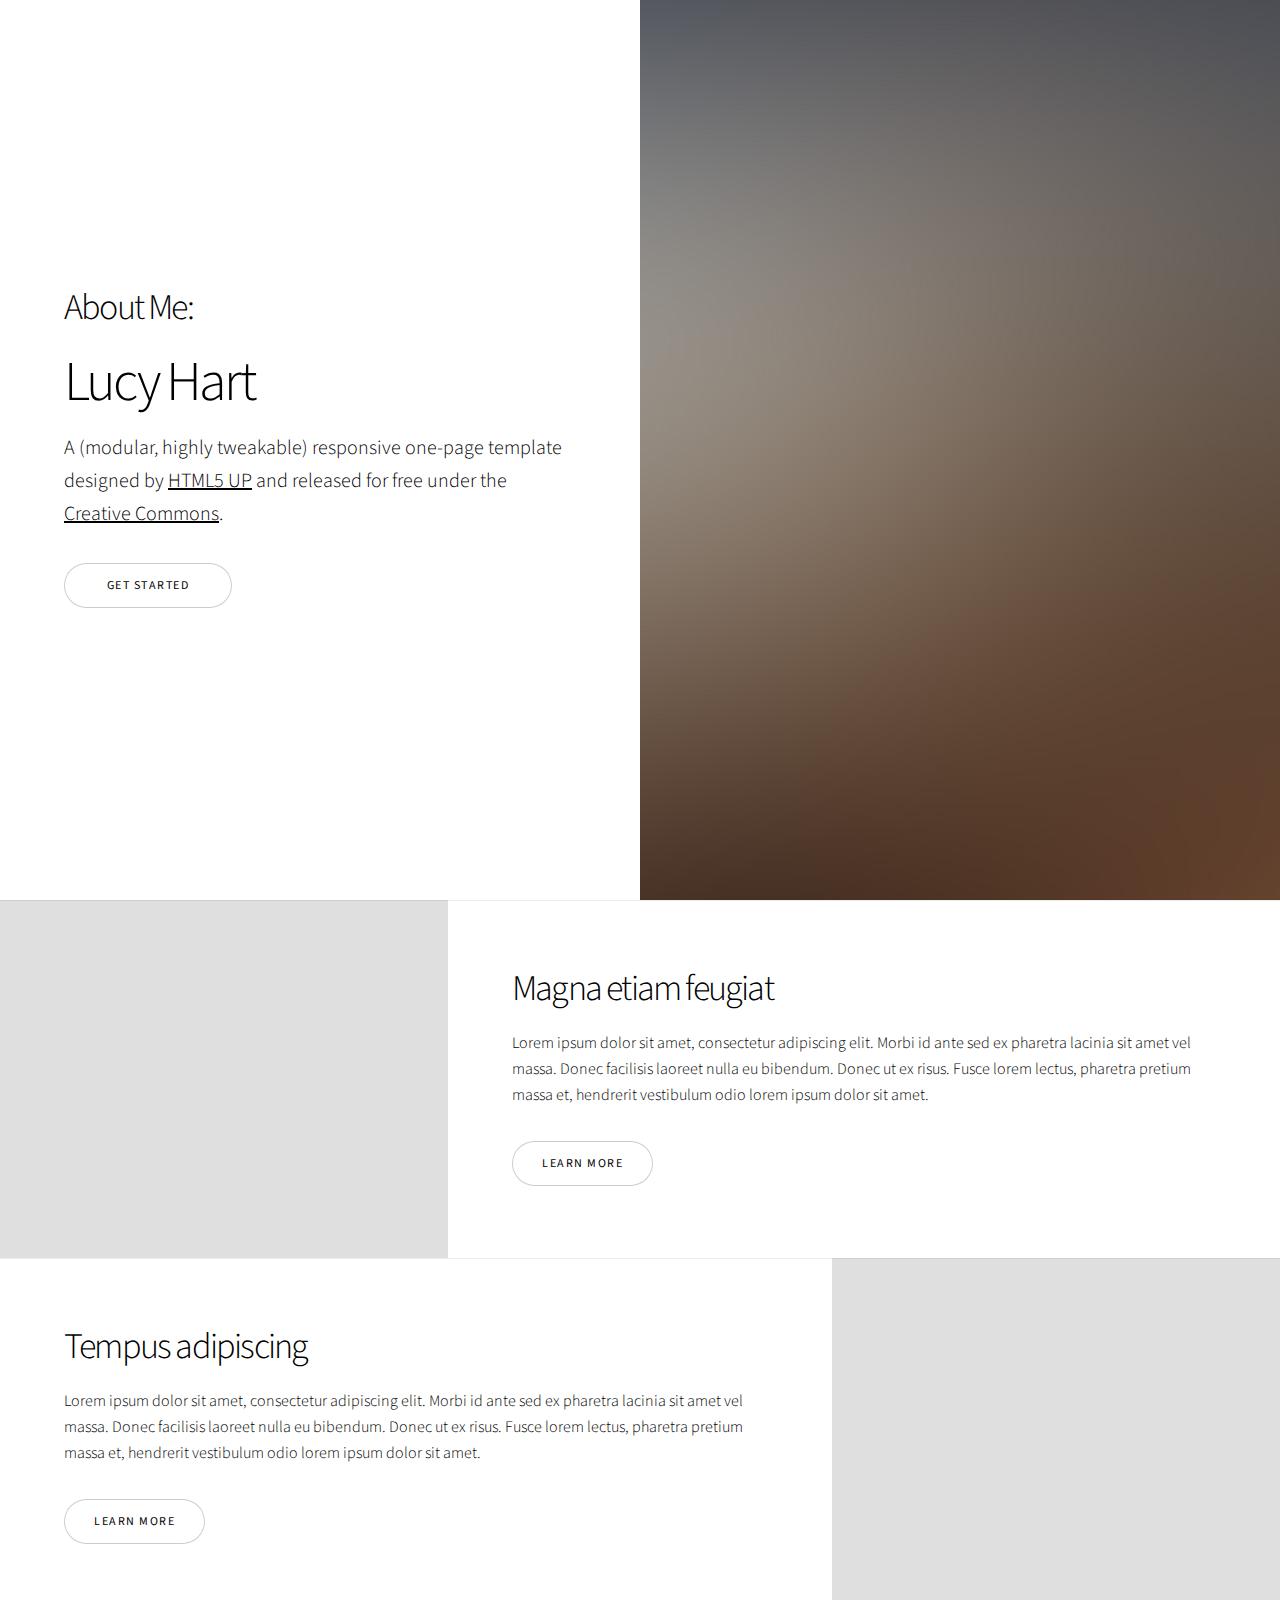
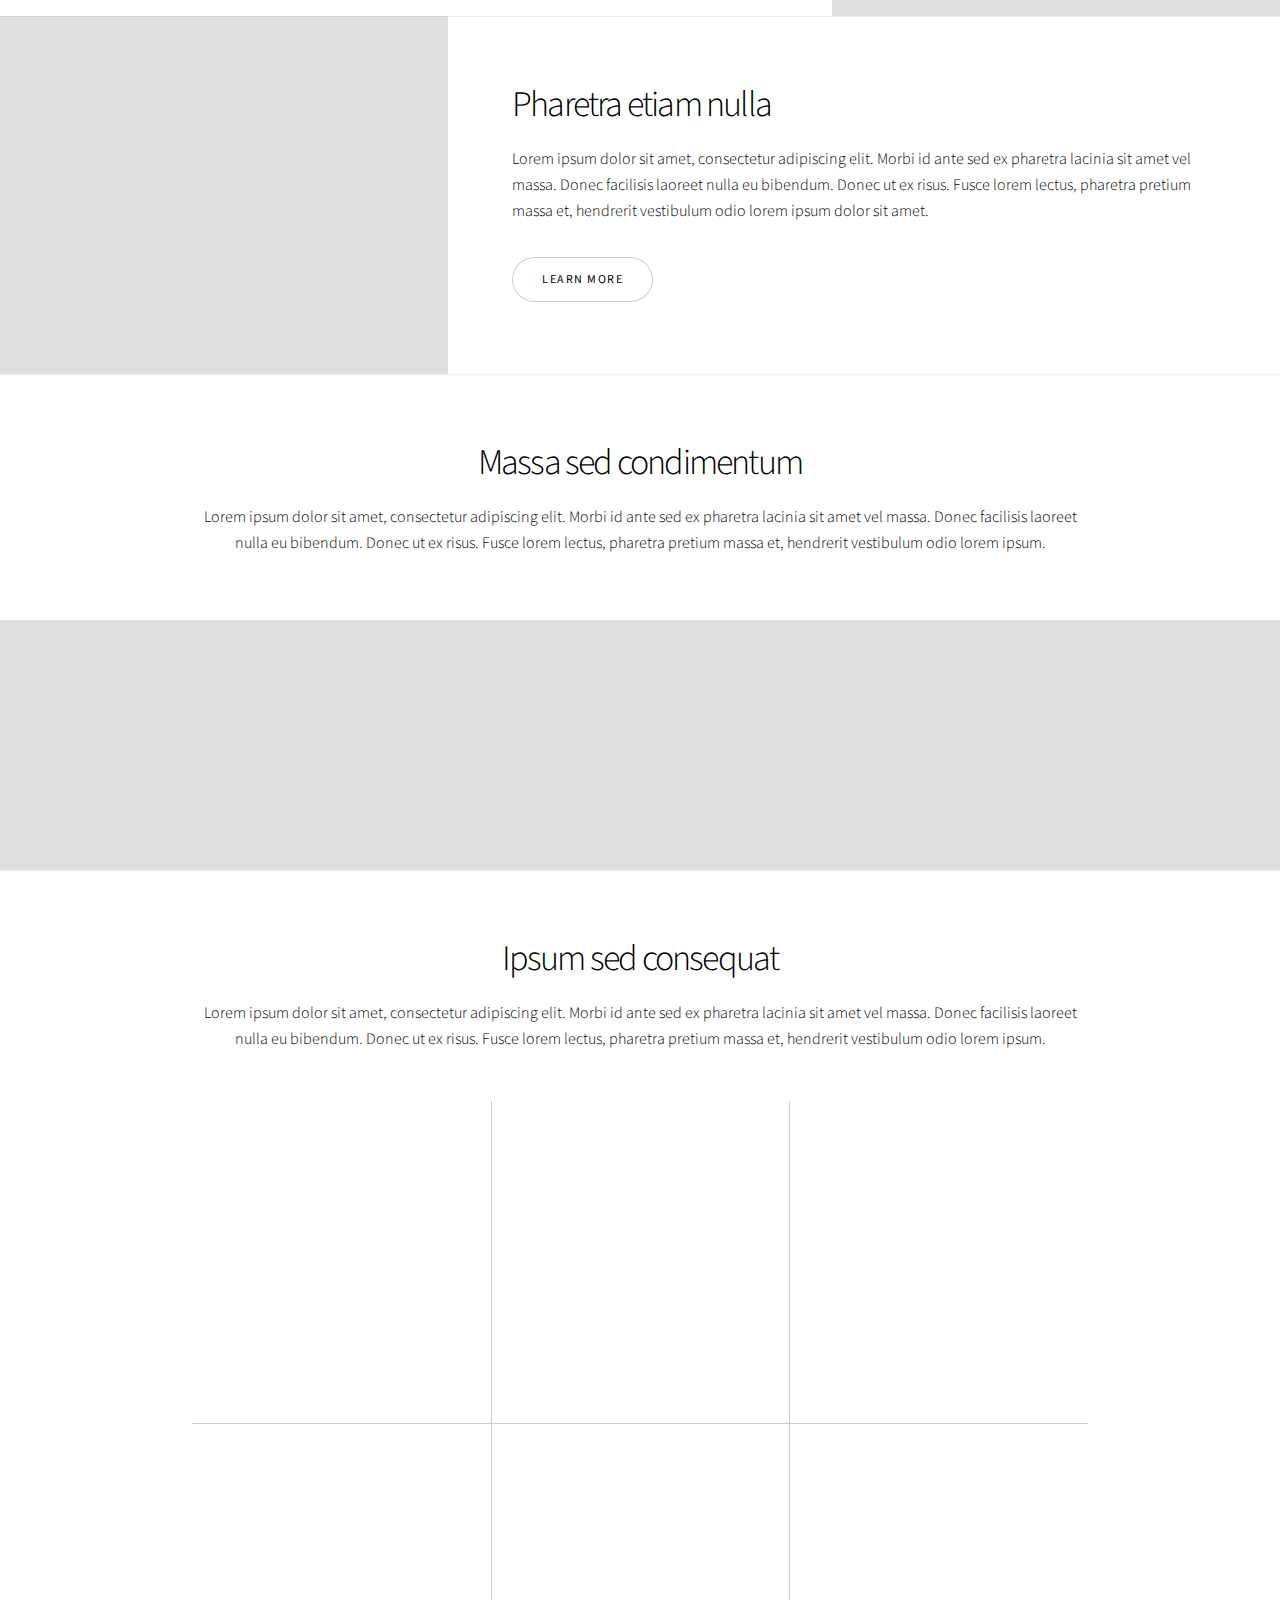
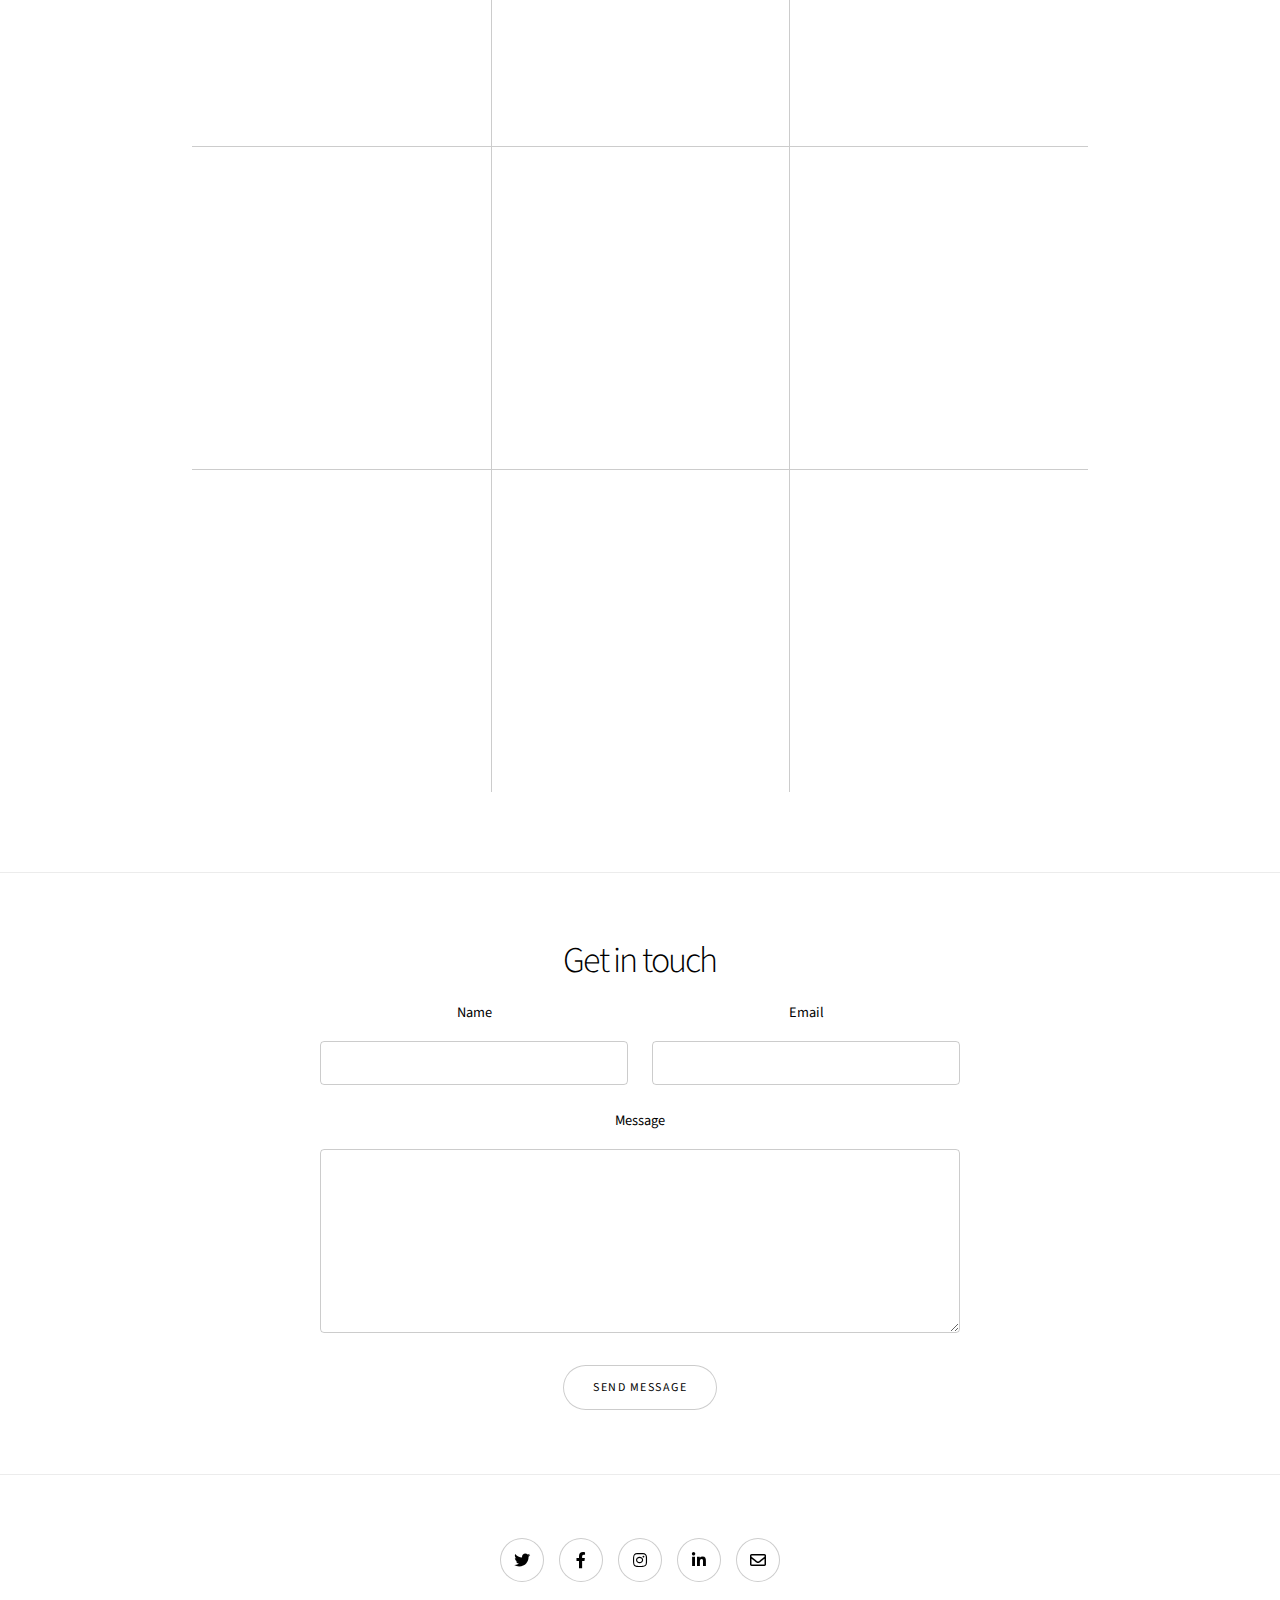
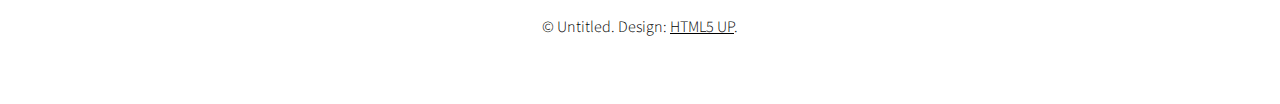
==== index.html @ 98707185 "see if name is added" ====
<!DOCTYPE HTML>
<!--
	Story by HTML5 UP
	html5up.net | @ajlkn
	Free for personal and commercial use under the CCA 3.0 license (html5up.net/license)
-->
<html>
	<head>
		<title>Story by HTML5 UP</title>
		<meta charset="utf-8" />
		<meta name="viewport" content="width=device-width, initial-scale=1, user-scalable=no" />
		<link rel="stylesheet" href="assets/css/main.css" />
		<noscript><link rel="stylesheet" href="assets/css/noscript.css" /></noscript>
	</head>
	<body class="is-preload">

		<!-- Wrapper -->
			<div id="wrapper" class="divided">

				<!-- One -->
					<section class="banner style1 orient-left content-align-left image-position-right fullscreen onload-image-fade-in onload-content-fade-right">
						<div class="content">
							<h2>About Me:</h2>
							<h1>Lucy Hart</h1>
							<p class="major">A (modular, highly tweakable) responsive one-page template designed by <a href="https://html5up.net">HTML5 UP</a> and released for free under the <a href="https://html5up.net/license">Creative Commons</a>.</p>
							<ul class="actions stacked">
								<li><a href="#first" class="button big wide smooth-scroll-middle">Get Started</a></li>
							</ul>
						</div>
						<div class="image">
							<img src="images/banner.jpg" alt="" />
						</div>
					</section>

				<!-- Two -->
					<section class="spotlight style1 orient-right content-align-left image-position-center onscroll-image-fade-in" id="first">
						<div class="content">
							<h2>Magna etiam feugiat</h2>
							<p>Lorem ipsum dolor sit amet, consectetur adipiscing elit. Morbi id ante sed ex pharetra lacinia sit amet vel massa. Donec facilisis laoreet nulla eu bibendum. Donec ut ex risus. Fusce lorem lectus, pharetra pretium massa et, hendrerit vestibulum odio lorem ipsum dolor sit amet.</p>
							<ul class="actions stacked">
								<li><a href="#" class="button">Learn More</a></li>
							</ul>
						</div>
						<div class="image">
							<img src="images/spotlight01.jpg" alt="" />
						</div>
					</section>

				<!-- Three -->
					<section class="spotlight style1 orient-left content-align-left image-position-center onscroll-image-fade-in">
						<div class="content">
							<h2>Tempus adipiscing</h2>
							<p>Lorem ipsum dolor sit amet, consectetur adipiscing elit. Morbi id ante sed ex pharetra lacinia sit amet vel massa. Donec facilisis laoreet nulla eu bibendum. Donec ut ex risus. Fusce lorem lectus, pharetra pretium massa et, hendrerit vestibulum odio lorem ipsum dolor sit amet.</p>
							<ul class="actions stacked">
								<li><a href="#" class="button">Learn More</a></li>
							</ul>
						</div>
						<div class="image">
							<img src="images/spotlight02.jpg" alt="" />
						</div>
					</section>

				<!-- Four -->
					<section class="spotlight style1 orient-right content-align-left image-position-center onscroll-image-fade-in">
						<div class="content">
							<h2>Pharetra etiam nulla</h2>
							<p>Lorem ipsum dolor sit amet, consectetur adipiscing elit. Morbi id ante sed ex pharetra lacinia sit amet vel massa. Donec facilisis laoreet nulla eu bibendum. Donec ut ex risus. Fusce lorem lectus, pharetra pretium massa et, hendrerit vestibulum odio lorem ipsum dolor sit amet.</p>
							<ul class="actions stacked">
								<li><a href="#" class="button">Learn More</a></li>
							</ul>
						</div>
						<div class="image">
							<img src="images/spotlight03.jpg" alt="" />
						</div>
					</section>

				<!-- Five -->
					<section class="wrapper style1 align-center">
						<div class="inner">
							<h2>Massa sed condimentum</h2>
							<p>Lorem ipsum dolor sit amet, consectetur adipiscing elit. Morbi id ante sed ex pharetra lacinia sit amet vel massa. Donec facilisis laoreet nulla eu bibendum. Donec ut ex risus. Fusce lorem lectus, pharetra pretium massa et, hendrerit vestibulum odio lorem ipsum.</p>
						</div>

						<!-- Gallery -->
							<div class="gallery style2 medium lightbox onscroll-fade-in">
								<article>
									<a href="images/gallery/fulls/01.jpg" class="image">
										<img src="images/gallery/thumbs/01.jpg" alt="" />
									</a>
									<div class="caption">
										<h3>Ipsum Dolor</h3>
										<p>Lorem ipsum dolor amet, consectetur magna etiam elit. Etiam sed ultrices.</p>
										<ul class="actions fixed">
											<li><span class="button small">Details</span></li>
										</ul>
									</div>
								</article>
								<article>
									<a href="images/gallery/fulls/02.jpg" class="image">
										<img src="images/gallery/thumbs/02.jpg" alt="" />
									</a>
									<div class="caption">
										<h3>Feugiat Lorem</h3>
										<p>Lorem ipsum dolor amet, consectetur magna etiam elit. Etiam sed ultrices.</p>
										<ul class="actions fixed">
											<li><span class="button small">Details</span></li>
										</ul>
									</div>
								</article>
								<article>
									<a href="images/gallery/fulls/03.jpg" class="image">
										<img src="images/gallery/thumbs/03.jpg" alt="" />
									</a>
									<div class="caption">
										<h3>Magna Amet</h3>
										<p>Lorem ipsum dolor amet, consectetur magna etiam elit. Etiam sed ultrices.</p>
										<ul class="actions fixed">
											<li><span class="button small">Details</span></li>
										</ul>
									</div>
								</article>
								<article>
									<a href="images/gallery/fulls/04.jpg" class="image">
										<img src="images/gallery/thumbs/04.jpg" alt="" />
									</a>
									<div class="caption">
										<h3>Sed Tempus</h3>
										<p>Lorem ipsum dolor amet, consectetur magna etiam elit. Etiam sed ultrices.</p>
										<ul class="actions fixed">
											<li><span class="button small">Details</span></li>
										</ul>
									</div>
								</article>
								<article>
									<a href="images/gallery/fulls/05.jpg" class="image">
										<img src="images/gallery/thumbs/05.jpg" alt="" />
									</a>
									<div class="caption">
										<h3>Ultrices Magna</h3>
										<p>Lorem ipsum dolor amet, consectetur magna etiam elit. Etiam sed ultrices.</p>
										<ul class="actions fixed">
											<li><span class="button small">Details</span></li>
										</ul>
									</div>
								</article>
								<article>
									<a href="images/gallery/fulls/06.jpg" class="image">
										<img src="images/gallery/thumbs/06.jpg" alt="" />
									</a>
									<div class="caption">
										<h3>Sed Tempus</h3>
										<p>Lorem ipsum dolor amet, consectetur magna etiam elit. Etiam sed ultrices.</p>
										<ul class="actions fixed">
											<li><span class="button small">Details</span></li>
										</ul>
									</div>
								</article>
								<article>
									<a href="images/gallery/fulls/07.jpg" class="image">
										<img src="images/gallery/thumbs/07.jpg" alt="" />
									</a>
									<div class="caption">
										<h3>Ipsum Lorem</h3>
										<p>Lorem ipsum dolor amet, consectetur magna etiam elit. Etiam sed ultrices.</p>
										<ul class="actions fixed">
											<li><span class="button small">Details</span></li>
										</ul>
									</div>
								</article>
								<article>
									<a href="images/gallery/fulls/08.jpg" class="image">
										<img src="images/gallery/thumbs/08.jpg" alt="" />
									</a>
									<div class="caption">
										<h3>Magna Risus</h3>
										<p>Lorem ipsum dolor amet, consectetur magna etiam elit. Etiam sed ultrices.</p>
										<ul class="actions fixed">
											<li><span class="button small">Details</span></li>
										</ul>
									</div>
								</article>
								<article>
									<a href="images/gallery/fulls/09.jpg" class="image">
										<img src="images/gallery/thumbs/09.jpg" alt="" />
									</a>
									<div class="caption">
										<h3>Tempus Dolor</h3>
										<p>Lorem ipsum dolor amet, consectetur magna etiam elit. Etiam sed ultrices.</p>
										<ul class="actions fixed">
											<li><span class="button small">Details</span></li>
										</ul>
									</div>
								</article>
								<article>
									<a href="images/gallery/fulls/10.jpg" class="image">
										<img src="images/gallery/thumbs/10.jpg" alt="" />
									</a>
									<div class="caption">
										<h3>Sed Etiam</h3>
										<p>Lorem ipsum dolor amet, consectetur magna etiam elit. Etiam sed ultrices.</p>
										<ul class="actions fixed">
											<li><span class="button small">Details</span></li>
										</ul>
									</div>
								</article>
								<article>
									<a href="images/gallery/fulls/11.jpg" class="image">
										<img src="images/gallery/thumbs/11.jpg" alt="" />
									</a>
									<div class="caption">
										<h3>Magna Lorem</h3>
										<p>Lorem ipsum dolor amet, consectetur magna etiam elit. Etiam sed ultrices.</p>
										<ul class="actions fixed">
											<li><span class="button small">Details</span></li>
										</ul>
									</div>
								</article>
								<article>
									<a href="images/gallery/fulls/12.jpg" class="image">
										<img src="images/gallery/thumbs/12.jpg" alt="" />
									</a>
									<div class="caption">
										<h3>Ipsum Dolor</h3>
										<p>Lorem ipsum dolor amet, consectetur magna etiam elit. Etiam sed ultrices.</p>
										<ul class="actions fixed">
											<li><span class="button small">Details</span></li>
										</ul>
									</div>
								</article>
							</div>

					</section>

				<!-- Six -->
					<section class="wrapper style1 align-center">
						<div class="inner">
							<h2>Ipsum sed consequat</h2>
							<p>Lorem ipsum dolor sit amet, consectetur adipiscing elit. Morbi id ante sed ex pharetra lacinia sit amet vel massa. Donec facilisis laoreet nulla eu bibendum. Donec ut ex risus. Fusce lorem lectus, pharetra pretium massa et, hendrerit vestibulum odio lorem ipsum.</p>
							<div class="items style1 medium onscroll-fade-in">
								<section>
									<span class="icon style2 major fa-gem"></span>
									<h3>Lorem</h3>
									<p>Lorem ipsum dolor sit amet, consectetur adipiscing elit. Morbi dui turpis, cursus eget orci amet aliquam congue semper. Etiam eget ultrices risus nec tempor elit.</p>
								</section>
								<section>
									<span class="icon solid style2 major fa-save"></span>
									<h3>Ipsum</h3>
									<p>Lorem ipsum dolor sit amet, consectetur adipiscing elit. Morbi dui turpis, cursus eget orci amet aliquam congue semper. Etiam eget ultrices risus nec tempor elit.</p>
								</section>
								<section>
									<span class="icon solid style2 major fa-chart-bar"></span>
									<h3>Dolor</h3>
									<p>Lorem ipsum dolor sit amet, consectetur adipiscing elit. Morbi dui turpis, cursus eget orci amet aliquam congue semper. Etiam eget ultrices risus nec tempor elit.</p>
								</section>
								<section>
									<span class="icon solid style2 major fa-wifi"></span>
									<h3>Amet</h3>
									<p>Lorem ipsum dolor sit amet, consectetur adipiscing elit. Morbi dui turpis, cursus eget orci amet aliquam congue semper. Etiam eget ultrices risus nec tempor elit.</p>
								</section>
								<section>
									<span class="icon solid style2 major fa-cog"></span>
									<h3>Magna</h3>
									<p>Lorem ipsum dolor sit amet, consectetur adipiscing elit. Morbi dui turpis, cursus eget orci amet aliquam congue semper. Etiam eget ultrices risus nec tempor elit.</p>
								</section>
								<section>
									<span class="icon style2 major fa-paper-plane"></span>
									<h3>Tempus</h3>
									<p>Lorem ipsum dolor sit amet, consectetur adipiscing elit. Morbi dui turpis, cursus eget orci amet aliquam congue semper. Etiam eget ultrices risus nec tempor elit.</p>
								</section>
								<section>
									<span class="icon solid style2 major fa-desktop"></span>
									<h3>Aliquam</h3>
									<p>Lorem ipsum dolor sit amet, consectetur adipiscing elit. Morbi dui turpis, cursus eget orci amet aliquam congue semper. Etiam eget ultrices risus nec tempor elit.</p>
								</section>
								<section>
									<span class="icon solid style2 major fa-sync-alt"></span>
									<h3>Elit</h3>
									<p>Lorem ipsum dolor sit amet, consectetur adipiscing elit. Morbi dui turpis, cursus eget orci amet aliquam congue semper. Etiam eget ultrices risus nec tempor elit.</p>
								</section>
								<section>
									<span class="icon solid style2 major fa-hashtag"></span>
									<h3>Morbi</h3>
									<p>Lorem ipsum dolor sit amet, consectetur adipiscing elit. Morbi dui turpis, cursus eget orci amet aliquam congue semper. Etiam eget ultrices risus nec tempor elit.</p>
								</section>
								<section>
									<span class="icon solid style2 major fa-bolt"></span>
									<h3>Turpis</h3>
									<p>Lorem ipsum dolor sit amet, consectetur adipiscing elit. Morbi dui turpis, cursus eget orci amet aliquam congue semper. Etiam eget ultrices risus nec tempor elit.</p>
								</section>
								<section>
									<span class="icon solid style2 major fa-envelope"></span>
									<h3>Ultrices</h3>
									<p>Lorem ipsum dolor sit amet, consectetur adipiscing elit. Morbi dui turpis, cursus eget orci amet aliquam congue semper. Etiam eget ultrices risus nec tempor elit.</p>
								</section>
								<section>
									<span class="icon solid style2 major fa-leaf"></span>
									<h3>Risus</h3>
									<p>Lorem ipsum dolor sit amet, consectetur adipiscing elit. Morbi dui turpis, cursus eget orci amet aliquam congue semper. Etiam eget ultrices risus nec tempor elit.</p>
								</section>
							</div>
						</div>
					</section>

				<!-- Seven -->
					<section class="wrapper style1 align-center">
						<div class="inner medium">
							<h2>Get in touch</h2>
							<form method="post" action="#">
								<div class="fields">
									<div class="field half">
										<label for="name">Name</label>
										<input type="text" name="name" id="name" value="" />
									</div>
									<div class="field half">
										<label for="email">Email</label>
										<input type="email" name="email" id="email" value="" />
									</div>
									<div class="field">
										<label for="message">Message</label>
										<textarea name="message" id="message" rows="6"></textarea>
									</div>
								</div>
								<ul class="actions special">
									<li><input type="submit" name="submit" id="submit" value="Send Message" /></li>
								</ul>
							</form>

						</div>
					</section>

				<!-- Footer -->
					<footer class="wrapper style1 align-center">
						<div class="inner">
							<ul class="icons">
								<li><a href="#" class="icon brands style2 fa-twitter"><span class="label">Twitter</span></a></li>
								<li><a href="#" class="icon brands style2 fa-facebook-f"><span class="label">Facebook</span></a></li>
								<li><a href="#" class="icon brands style2 fa-instagram"><span class="label">Instagram</span></a></li>
								<li><a href="#" class="icon brands style2 fa-linkedin-in"><span class="label">LinkedIn</span></a></li>
								<li><a href="#" class="icon style2 fa-envelope"><span class="label">Email</span></a></li>
							</ul>
							<p>&copy; Untitled. Design: <a href="https://html5up.net">HTML5 UP</a>.</p>
						</div>
					</footer>

			</div>

		<!-- Scripts -->
			<script src="assets/js/jquery.min.js"></script>
			<script src="assets/js/jquery.scrollex.min.js"></script>
			<script src="assets/js/jquery.scrolly.min.js"></script>
			<script src="assets/js/browser.min.js"></script>
			<script src="assets/js/breakpoints.min.js"></script>
			<script src="assets/js/util.js"></script>
			<script src="assets/js/main.js"></script>

	</body>
</html>
---- assets/css/main.css ----
@import url(fontawesome-all.min.css);
@import url("https://fonts.googleapis.com/css?family=Source+Sans+Pro:300,300i,400,400i");

/*
	Story by HTML5 UP
	html5up.net | @ajlkn
	Free for personal and commercial use under the CCA 3.0 license (html5up.net/license)
*/

html, body, div, span, applet, object,
iframe, h1, h2, h3, h4, h5, h6, p, blockquote,
pre, a, abbr, acronym, address, big, cite,
code, del, dfn, em, img, ins, kbd, q, s, samp,
small, strike, strong, sub, sup, tt, var, b,
u, i, center, dl, dt, dd, ol, ul, li, fieldset,
form, label, legend, table, caption, tbody,
tfoot, thead, tr, th, td, article, aside,
canvas, details, embed, figure, figcaption,
footer, header, hgroup, menu, nav, output, ruby,
section, summary, time, mark, audio, video {
	margin: 0;
	padding: 0;
	border: 0;
	font-size: 100%;
	font: inherit;
	vertical-align: baseline;}

article, aside, details, figcaption, figure,
footer, header, hgroup, menu, nav, section {
	display: block;}

body {
	line-height: 1;
}

ol, ul {
	list-style: none;
}

blockquote, q {
	quotes: none;
}

	blockquote:before, blockquote:after, q:before, q:after {
		content: '';
		content: none;
	}

table {
	border-collapse: collapse;
	border-spacing: 0;
}

body {
	-webkit-text-size-adjust: none;
}

mark {
	background-color: transparent;
	color: inherit;
}

input::-moz-focus-inner {
	border: 0;
	padding: 0;
}

input, select, textarea {
	-moz-appearance: none;
	-webkit-appearance: none;
	-ms-appearance: none;
	appearance: none;
}

/* Basic */

	@-ms-viewport {
		width: device-width;
	}

	body {
		-ms-overflow-style: scrollbar;
	}

	@media screen and (max-width: 480px) {

		html, body {
			min-width: 320px;
		}

	}

	html {
		box-sizing: border-box;
	}

	*, *:before, *:after {
		box-sizing: inherit;
	}

	body {
		background: #ffffff;
	}

		body.is-preload *, body.is-preload *:before, body.is-preload *:after {
			-moz-animation: none !important;
			-webkit-animation: none !important;
			-ms-animation: none !important;
			animation: none !important;
			-moz-transition: none !important;
			-webkit-transition: none !important;
			-ms-transition: none !important;
			transition: none !important;
		}

/* Type */

	html {
		font-size: 18pt;
	}

		@media screen and (max-width: 1680px) {

			html {
				font-size: 14pt;
			}

		}

		@media screen and (max-width: 1280px) {

			html {
				font-size: 12pt;
			}

		}

		@media screen and (max-width: 736px) {

			html {
				font-size: 11pt;
			}

		}

		@media screen and (max-width: 360px) {

			html {
				font-size: 10pt;
			}

		}

	body {
		background-color: #ffffff;
		color: #000000;
	}

	body, input, select, textarea {
		font-family: "Source Sans Pro", Helvetica, sans-serif;
		font-size: 1rem;
		font-weight: 300;
		line-height: 1.65;
	}

	a {
		-moz-transition: color 0.2s ease-in-out;
		-webkit-transition: color 0.2s ease-in-out;
		-ms-transition: color 0.2s ease-in-out;
		transition: color 0.2s ease-in-out;
		text-decoration: underline;
	}

		a:hover {
			text-decoration: none;
		}

	strong, b {
		font-weight: 400;
	}

	em, i {
		font-style: italic;
	}

	p {
		margin: 0 0 2rem 0;
	}

		p.major {
			font-size: 1.25rem;
		}

	h1, h2, h3, h4, h5, h6 {
		font-weight: 300;
		line-height: 1.375;
		letter-spacing: -0.05em;
		margin: 0 0 1rem 0;
	}

		h1 a, h2 a, h3 a, h4 a, h5 a, h6 a {
			color: inherit;
			text-decoration: none;
		}

	h1 {
		font-size: 3.5rem;
		line-height: 1.2;
	}

	h2 {
		font-size: 2.25rem;
	}

	h3 {
		font-size: 1.5rem;
	}

	h4 {
		font-size: 1.1rem;
	}

	h5 {
		font-size: 0.9rem;
	}

	h6 {
		font-size: 0.7rem;
	}

	sub {
		font-size: 0.8rem;
		position: relative;
		top: 0.5rem;
	}

	sup {
		font-size: 0.8rem;
		position: relative;
		top: -0.5rem;
	}

	blockquote {
		border-left: solid 4px;
		font-style: italic;
		margin: 0 0 2rem 0;
		padding: 0.5rem 0 0.5rem 2rem;
	}

	code {
		border-radius: 4px;
		font-family: "Courier New", monospace;
		font-size: 0.9em;
		margin: 0 0.25rem;
		padding: 0.25rem 0.325rem;
	}

	pre {
		-webkit-overflow-scrolling: touch;
		font-family: "Courier New", monospace;
		font-size: 0.9em;
		margin: 0 0 2rem 0;
	}

		pre code {
			display: block;
			line-height: 1.5;
			padding: 0.75rem 1rem;
			overflow-x: auto;
		}

	hr {
		border: 0;
		border-bottom: solid 1px;
		margin: 2.5rem 0;
	}

		hr.major {
			margin: 3.5rem 0;
		}

	.align-left {
		text-align: left;
	}

	.align-center {
		text-align: center;
	}

	.align-right {
		text-align: right;
	}

	@media screen and (max-width: 736px) {

		p.major {
			font-size: 1.1rem;
		}

		h1 {
			font-size: 2.5rem;
		}

		h2 {
			font-size: 2rem;
		}

		h3 {
			font-size: 1.25rem;
		}

		h4 {
			font-size: 1rem;
		}

	}

	input, select, textarea {
		color: #000000;
	}

	a {
		color: #000000;
	}

		a:hover {
			color: #47D3E5;
		}

	strong, b {
		color: #000000;
	}

	h1, h2, h3, h4, h5, h6 {
		color: #000000;
	}

	blockquote {
		border-left-color: rgba(0, 0, 0, 0.2);
	}

	code {
		background: rgba(0, 0, 0, 0.05);
		border-color: rgba(0, 0, 0, 0.2);
	}

	hr {
		border-bottom-color: rgba(0, 0, 0, 0.2);
	}

/* Row */

	.row {
		display: flex;
		flex-wrap: wrap;
		box-sizing: border-box;
		align-items: stretch;
	}

		.row > * {
			box-sizing: border-box;
		}

		.row.gtr-uniform > * > :last-child {
			margin-bottom: 0;
		}

		.row.aln-left {
			justify-content: flex-start;
		}

		.row.aln-center {
			justify-content: center;
		}

		.row.aln-right {
			justify-content: flex-end;
		}

		.row.aln-top {
			align-items: flex-start;
		}

		.row.aln-middle {
			align-items: center;
		}

		.row.aln-bottom {
			align-items: flex-end;
		}

		.row > .imp {
			order: -1;
		}

		.row > .col-1 {
			width: 8.33333%;
		}

		.row > .off-1 {
			margin-left: 8.33333%;
		}

		.row > .col-2 {
			width: 16.66667%;
		}

		.row > .off-2 {
			margin-left: 16.66667%;
		}

		.row > .col-3 {
			width: 25%;
		}

		.row > .off-3 {
			margin-left: 25%;
		}

		.row > .col-4 {
			width: 33.33333%;
		}

		.row > .off-4 {
			margin-left: 33.33333%;
		}

		.row > .col-5 {
			width: 41.66667%;
		}

		.row > .off-5 {
			margin-left: 41.66667%;
		}

		.row > .col-6 {
			width: 50%;
		}

		.row > .off-6 {
			margin-left: 50%;
		}

		.row > .col-7 {
			width: 58.33333%;
		}

		.row > .off-7 {
			margin-left: 58.33333%;
		}

		.row > .col-8 {
			width: 66.66667%;
		}

		.row > .off-8 {
			margin-left: 66.66667%;
		}

		.row > .col-9 {
			width: 75%;
		}

		.row > .off-9 {
			margin-left: 75%;
		}

		.row > .col-10 {
			width: 83.33333%;
		}

		.row > .off-10 {
			margin-left: 83.33333%;
		}

		.row > .col-11 {
			width: 91.66667%;
		}

		.row > .off-11 {
			margin-left: 91.66667%;
		}

		.row > .col-12 {
			width: 100%;
		}

		.row > .off-12 {
			margin-left: 100%;
		}

		.row.gtr-0 {
			margin-top: 0;
			margin-left: 0rem;
		}

			.row.gtr-0 > * {
				padding: 0 0 0 0rem;
			}

			.row.gtr-0.gtr-uniform {
				margin-top: 0rem;
			}

				.row.gtr-0.gtr-uniform > * {
					padding-top: 0rem;
				}

		.row.gtr-25 {
			margin-top: 0;
			margin-left: -0.5rem;
		}

			.row.gtr-25 > * {
				padding: 0 0 0 0.5rem;
			}

			.row.gtr-25.gtr-uniform {
				margin-top: -0.5rem;
			}

				.row.gtr-25.gtr-uniform > * {
					padding-top: 0.5rem;
				}

		.row.gtr-50 {
			margin-top: 0;
			margin-left: -1rem;
		}

			.row.gtr-50 > * {
				padding: 0 0 0 1rem;
			}

			.row.gtr-50.gtr-uniform {
				margin-top: -1rem;
			}

				.row.gtr-50.gtr-uniform > * {
					padding-top: 1rem;
				}

		.row {
			margin-top: 0;
			margin-left: -2rem;
		}

			.row > * {
				padding: 0 0 0 2rem;
			}

			.row.gtr-uniform {
				margin-top: -2rem;
			}

				.row.gtr-uniform > * {
					padding-top: 2rem;
				}

		.row.gtr-150 {
			margin-top: 0;
			margin-left: -3rem;
		}

			.row.gtr-150 > * {
				padding: 0 0 0 3rem;
			}

			.row.gtr-150.gtr-uniform {
				margin-top: -3rem;
			}

				.row.gtr-150.gtr-uniform > * {
					padding-top: 3rem;
				}

		.row.gtr-200 {
			margin-top: 0;
			margin-left: -4rem;
		}

			.row.gtr-200 > * {
				padding: 0 0 0 4rem;
			}

			.row.gtr-200.gtr-uniform {
				margin-top: -4rem;
			}

				.row.gtr-200.gtr-uniform > * {
					padding-top: 4rem;
				}

		@media screen and (max-width: 1680px) {

			.row {
				display: flex;
				flex-wrap: wrap;
				box-sizing: border-box;
				align-items: stretch;
			}

				.row > * {
					box-sizing: border-box;
				}

				.row.gtr-uniform > * > :last-child {
					margin-bottom: 0;
				}

				.row.aln-left {
					justify-content: flex-start;
				}

				.row.aln-center {
					justify-content: center;
				}

				.row.aln-right {
					justify-content: flex-end;
				}

				.row.aln-top {
					align-items: flex-start;
				}

				.row.aln-middle {
					align-items: center;
				}

				.row.aln-bottom {
					align-items: flex-end;
				}

				.row > .imp-xlarge {
					order: -1;
				}

				.row > .col-1-xlarge {
					width: 8.33333%;
				}

				.row > .off-1-xlarge {
					margin-left: 8.33333%;
				}

				.row > .col-2-xlarge {
					width: 16.66667%;
				}

				.row > .off-2-xlarge {
					margin-left: 16.66667%;
				}

				.row > .col-3-xlarge {
					width: 25%;
				}

				.row > .off-3-xlarge {
					margin-left: 25%;
				}

				.row > .col-4-xlarge {
					width: 33.33333%;
				}

				.row > .off-4-xlarge {
					margin-left: 33.33333%;
				}

				.row > .col-5-xlarge {
					width: 41.66667%;
				}

				.row > .off-5-xlarge {
					margin-left: 41.66667%;
				}

				.row > .col-6-xlarge {
					width: 50%;
				}

				.row > .off-6-xlarge {
					margin-left: 50%;
				}

				.row > .col-7-xlarge {
					width: 58.33333%;
				}

				.row > .off-7-xlarge {
					margin-left: 58.33333%;
				}

				.row > .col-8-xlarge {
					width: 66.66667%;
				}

				.row > .off-8-xlarge {
					margin-left: 66.66667%;
				}

				.row > .col-9-xlarge {
					width: 75%;
				}

				.row > .off-9-xlarge {
					margin-left: 75%;
				}

				.row > .col-10-xlarge {
					width: 83.33333%;
				}

				.row > .off-10-xlarge {
					margin-left: 83.33333%;
				}

				.row > .col-11-xlarge {
					width: 91.66667%;
				}

				.row > .off-11-xlarge {
					margin-left: 91.66667%;
				}

				.row > .col-12-xlarge {
					width: 100%;
				}

				.row > .off-12-xlarge {
					margin-left: 100%;
				}

				.row.gtr-0 {
					margin-top: 0;
					margin-left: 0rem;
				}

					.row.gtr-0 > * {
						padding: 0 0 0 0rem;
					}

					.row.gtr-0.gtr-uniform {
						margin-top: 0rem;
					}

						.row.gtr-0.gtr-uniform > * {
							padding-top: 0rem;
						}

				.row.gtr-25 {
					margin-top: 0;
					margin-left: -0.5rem;
				}

					.row.gtr-25 > * {
						padding: 0 0 0 0.5rem;
					}

					.row.gtr-25.gtr-uniform {
						margin-top: -0.5rem;
					}

						.row.gtr-25.gtr-uniform > * {
							padding-top: 0.5rem;
						}

				.row.gtr-50 {
					margin-top: 0;
					margin-left: -1rem;
				}

					.row.gtr-50 > * {
						padding: 0 0 0 1rem;
					}

					.row.gtr-50.gtr-uniform {
						margin-top: -1rem;
					}

						.row.gtr-50.gtr-uniform > * {
							padding-top: 1rem;
						}

				.row {
					margin-top: 0;
					margin-left: -2rem;
				}

					.row > * {
						padding: 0 0 0 2rem;
					}

					.row.gtr-uniform {
						margin-top: -2rem;
					}

						.row.gtr-uniform > * {
							padding-top: 2rem;
						}

				.row.gtr-150 {
					margin-top: 0;
					margin-left: -3rem;
				}

					.row.gtr-150 > * {
						padding: 0 0 0 3rem;
					}

					.row.gtr-150.gtr-uniform {
						margin-top: -3rem;
					}

						.row.gtr-150.gtr-uniform > * {
							padding-top: 3rem;
						}

				.row.gtr-200 {
					margin-top: 0;
					margin-left: -4rem;
				}

					.row.gtr-200 > * {
						padding: 0 0 0 4rem;
					}

					.row.gtr-200.gtr-uniform {
						margin-top: -4rem;
					}

						.row.gtr-200.gtr-uniform > * {
							padding-top: 4rem;
						}

		}

		@media screen and (max-width: 1280px) {

			.row {
				display: flex;
				flex-wrap: wrap;
				box-sizing: border-box;
				align-items: stretch;
			}

				.row > * {
					box-sizing: border-box;
				}

				.row.gtr-uniform > * > :last-child {
					margin-bottom: 0;
				}

				.row.aln-left {
					justify-content: flex-start;
				}

				.row.aln-center {
					justify-content: center;
				}

				.row.aln-right {
					justify-content: flex-end;
				}

				.row.aln-top {
					align-items: flex-start;
				}

				.row.aln-middle {
					align-items: center;
				}

				.row.aln-bottom {
					align-items: flex-end;
				}

				.row > .imp-large {
					order: -1;
				}

				.row > .col-1-large {
					width: 8.33333%;
				}

				.row > .off-1-large {
					margin-left: 8.33333%;
				}

				.row > .col-2-large {
					width: 16.66667%;
				}

				.row > .off-2-large {
					margin-left: 16.66667%;
				}

				.row > .col-3-large {
					width: 25%;
				}

				.row > .off-3-large {
					margin-left: 25%;
				}

				.row > .col-4-large {
					width: 33.33333%;
				}

				.row > .off-4-large {
					margin-left: 33.33333%;
				}

				.row > .col-5-large {
					width: 41.66667%;
				}

				.row > .off-5-large {
					margin-left: 41.66667%;
				}

				.row > .col-6-large {
					width: 50%;
				}

				.row > .off-6-large {
					margin-left: 50%;
				}

				.row > .col-7-large {
					width: 58.33333%;
				}

				.row > .off-7-large {
					margin-left: 58.33333%;
				}

				.row > .col-8-large {
					width: 66.66667%;
				}

				.row > .off-8-large {
					margin-left: 66.66667%;
				}

				.row > .col-9-large {
					width: 75%;
				}

				.row > .off-9-large {
					margin-left: 75%;
				}

				.row > .col-10-large {
					width: 83.33333%;
				}

				.row > .off-10-large {
					margin-left: 83.33333%;
				}

				.row > .col-11-large {
					width: 91.66667%;
				}

				.row > .off-11-large {
					margin-left: 91.66667%;
				}

				.row > .col-12-large {
					width: 100%;
				}

				.row > .off-12-large {
					margin-left: 100%;
				}

				.row.gtr-0 {
					margin-top: 0;
					margin-left: 0rem;
				}

					.row.gtr-0 > * {
						padding: 0 0 0 0rem;
					}

					.row.gtr-0.gtr-uniform {
						margin-top: 0rem;
					}

						.row.gtr-0.gtr-uniform > * {
							padding-top: 0rem;
						}

				.row.gtr-25 {
					margin-top: 0;
					margin-left: -0.5rem;
				}

					.row.gtr-25 > * {
						padding: 0 0 0 0.5rem;
					}

					.row.gtr-25.gtr-uniform {
						margin-top: -0.5rem;
					}

						.row.gtr-25.gtr-uniform > * {
							padding-top: 0.5rem;
						}

				.row.gtr-50 {
					margin-top: 0;
					margin-left: -1rem;
				}

					.row.gtr-50 > * {
						padding: 0 0 0 1rem;
					}

					.row.gtr-50.gtr-uniform {
						margin-top: -1rem;
					}

						.row.gtr-50.gtr-uniform > * {
							padding-top: 1rem;
						}

				.row {
					margin-top: 0;
					margin-left: -2rem;
				}

					.row > * {
						padding: 0 0 0 2rem;
					}

					.row.gtr-uniform {
						margin-top: -2rem;
					}

						.row.gtr-uniform > * {
							padding-top: 2rem;
						}

				.row.gtr-150 {
					margin-top: 0;
					margin-left: -3rem;
				}

					.row.gtr-150 > * {
						padding: 0 0 0 3rem;
					}

					.row.gtr-150.gtr-uniform {
						margin-top: -3rem;
					}

						.row.gtr-150.gtr-uniform > * {
							padding-top: 3rem;
						}

				.row.gtr-200 {
					margin-top: 0;
					margin-left: -4rem;
				}

					.row.gtr-200 > * {
						padding: 0 0 0 4rem;
					}

					.row.gtr-200.gtr-uniform {
						margin-top: -4rem;
					}

						.row.gtr-200.gtr-uniform > * {
							padding-top: 4rem;
						}

		}

		@media screen and (max-width: 980px) {

			.row {
				display: flex;
				flex-wrap: wrap;
				box-sizing: border-box;
				align-items: stretch;
			}

				.row > * {
					box-sizing: border-box;
				}

				.row.gtr-uniform > * > :last-child {
					margin-bottom: 0;
				}

				.row.aln-left {
					justify-content: flex-start;
				}

				.row.aln-center {
					justify-content: center;
				}

				.row.aln-right {
					justify-content: flex-end;
				}

				.row.aln-top {
					align-items: flex-start;
				}

				.row.aln-middle {
					align-items: center;
				}

				.row.aln-bottom {
					align-items: flex-end;
				}

				.row > .imp-medium {
					order: -1;
				}

				.row > .col-1-medium {
					width: 8.33333%;
				}

				.row > .off-1-medium {
					margin-left: 8.33333%;
				}

				.row > .col-2-medium {
					width: 16.66667%;
				}

				.row > .off-2-medium {
					margin-left: 16.66667%;
				}

				.row > .col-3-medium {
					width: 25%;
				}

				.row > .off-3-medium {
					margin-left: 25%;
				}

				.row > .col-4-medium {
					width: 33.33333%;
				}

				.row > .off-4-medium {
					margin-left: 33.33333%;
				}

				.row > .col-5-medium {
					width: 41.66667%;
				}

				.row > .off-5-medium {
					margin-left: 41.66667%;
				}

				.row > .col-6-medium {
					width: 50%;
				}

				.row > .off-6-medium {
					margin-left: 50%;
				}

				.row > .col-7-medium {
					width: 58.33333%;
				}

				.row > .off-7-medium {
					margin-left: 58.33333%;
				}

				.row > .col-8-medium {
					width: 66.66667%;
				}

				.row > .off-8-medium {
					margin-left: 66.66667%;
				}

				.row > .col-9-medium {
					width: 75%;
				}

				.row > .off-9-medium {
					margin-left: 75%;
				}

				.row > .col-10-medium {
					width: 83.33333%;
				}

				.row > .off-10-medium {
					margin-left: 83.33333%;
				}

				.row > .col-11-medium {
					width: 91.66667%;
				}

				.row > .off-11-medium {
					margin-left: 91.66667%;
				}

				.row > .col-12-medium {
					width: 100%;
				}

				.row > .off-12-medium {
					margin-left: 100%;
				}

				.row.gtr-0 {
					margin-top: 0;
					margin-left: 0rem;
				}

					.row.gtr-0 > * {
						padding: 0 0 0 0rem;
					}

					.row.gtr-0.gtr-uniform {
						margin-top: 0rem;
					}

						.row.gtr-0.gtr-uniform > * {
							padding-top: 0rem;
						}

				.row.gtr-25 {
					margin-top: 0;
					margin-left: -0.5rem;
				}

					.row.gtr-25 > * {
						padding: 0 0 0 0.5rem;
					}

					.row.gtr-25.gtr-uniform {
						margin-top: -0.5rem;
					}

						.row.gtr-25.gtr-uniform > * {
							padding-top: 0.5rem;
						}

				.row.gtr-50 {
					margin-top: 0;
					margin-left: -1rem;
				}

					.row.gtr-50 > * {
						padding: 0 0 0 1rem;
					}

					.row.gtr-50.gtr-uniform {
						margin-top: -1rem;
					}

						.row.gtr-50.gtr-uniform > * {
							padding-top: 1rem;
						}

				.row {
					margin-top: 0;
					margin-left: -2rem;
				}

					.row > * {
						padding: 0 0 0 2rem;
					}

					.row.gtr-uniform {
						margin-top: -2rem;
					}

						.row.gtr-uniform > * {
							padding-top: 2rem;
						}

				.row.gtr-150 {
					margin-top: 0;
					margin-left: -3rem;
				}

					.row.gtr-150 > * {
						padding: 0 0 0 3rem;
					}

					.row.gtr-150.gtr-uniform {
						margin-top: -3rem;
					}

						.row.gtr-150.gtr-uniform > * {
							padding-top: 3rem;
						}

				.row.gtr-200 {
					margin-top: 0;
					margin-left: -4rem;
				}

					.row.gtr-200 > * {
						padding: 0 0 0 4rem;
					}

					.row.gtr-200.gtr-uniform {
						margin-top: -4rem;
					}

						.row.gtr-200.gtr-uniform > * {
							padding-top: 4rem;
						}

		}

		@media screen and (max-width: 736px) {

			.row {
				display: flex;
				flex-wrap: wrap;
				box-sizing: border-box;
				align-items: stretch;
			}

				.row > * {
					box-sizing: border-box;
				}

				.row.gtr-uniform > * > :last-child {
					margin-bottom: 0;
				}

				.row.aln-left {
					justify-content: flex-start;
				}

				.row.aln-center {
					justify-content: center;
				}

				.row.aln-right {
					justify-content: flex-end;
				}

				.row.aln-top {
					align-items: flex-start;
				}

				.row.aln-middle {
					align-items: center;
				}

				.row.aln-bottom {
					align-items: flex-end;
				}

				.row > .imp-small {
					order: -1;
				}

				.row > .col-1-small {
					width: 8.33333%;
				}

				.row > .off-1-small {
					margin-left: 8.33333%;
				}

				.row > .col-2-small {
					width: 16.66667%;
				}

				.row > .off-2-small {
					margin-left: 16.66667%;
				}

				.row > .col-3-small {
					width: 25%;
				}

				.row > .off-3-small {
					margin-left: 25%;
				}

				.row > .col-4-small {
					width: 33.33333%;
				}

				.row > .off-4-small {
					margin-left: 33.33333%;
				}

				.row > .col-5-small {
					width: 41.66667%;
				}

				.row > .off-5-small {
					margin-left: 41.66667%;
				}

				.row > .col-6-small {
					width: 50%;
				}

				.row > .off-6-small {
					margin-left: 50%;
				}

				.row > .col-7-small {
					width: 58.33333%;
				}

				.row > .off-7-small {
					margin-left: 58.33333%;
				}

				.row > .col-8-small {
					width: 66.66667%;
				}

				.row > .off-8-small {
					margin-left: 66.66667%;
				}

				.row > .col-9-small {
					width: 75%;
				}

				.row > .off-9-small {
					margin-left: 75%;
				}

				.row > .col-10-small {
					width: 83.33333%;
				}

				.row > .off-10-small {
					margin-left: 83.33333%;
				}

				.row > .col-11-small {
					width: 91.66667%;
				}

				.row > .off-11-small {
					margin-left: 91.66667%;
				}

				.row > .col-12-small {
					width: 100%;
				}

				.row > .off-12-small {
					margin-left: 100%;
				}

				.row.gtr-0 {
					margin-top: 0;
					margin-left: 0rem;
				}

					.row.gtr-0 > * {
						padding: 0 0 0 0rem;
					}

					.row.gtr-0.gtr-uniform {
						margin-top: 0rem;
					}

						.row.gtr-0.gtr-uniform > * {
							padding-top: 0rem;
						}

				.row.gtr-25 {
					margin-top: 0;
					margin-left: -0.5rem;
				}

					.row.gtr-25 > * {
						padding: 0 0 0 0.5rem;
					}

					.row.gtr-25.gtr-uniform {
						margin-top: -0.5rem;
					}

						.row.gtr-25.gtr-uniform > * {
							padding-top: 0.5rem;
						}

				.row.gtr-50 {
					margin-top: 0;
					margin-left: -1rem;
				}

					.row.gtr-50 > * {
						padding: 0 0 0 1rem;
					}

					.row.gtr-50.gtr-uniform {
						margin-top: -1rem;
					}

						.row.gtr-50.gtr-uniform > * {
							padding-top: 1rem;
						}

				.row {
					margin-top: 0;
					margin-left: -2rem;
				}

					.row > * {
						padding: 0 0 0 2rem;
					}

					.row.gtr-uniform {
						margin-top: -2rem;
					}

						.row.gtr-uniform > * {
							padding-top: 2rem;
						}

				.row.gtr-150 {
					margin-top: 0;
					margin-left: -3rem;
				}

					.row.gtr-150 > * {
						padding: 0 0 0 3rem;
					}

					.row.gtr-150.gtr-uniform {
						margin-top: -3rem;
					}

						.row.gtr-150.gtr-uniform > * {
							padding-top: 3rem;
						}

				.row.gtr-200 {
					margin-top: 0;
					margin-left: -4rem;
				}

					.row.gtr-200 > * {
						padding: 0 0 0 4rem;
					}

					.row.gtr-200.gtr-uniform {
						margin-top: -4rem;
					}

						.row.gtr-200.gtr-uniform > * {
							padding-top: 4rem;
						}

		}

		@media screen and (max-width: 480px) {

			.row {
				display: flex;
				flex-wrap: wrap;
				box-sizing: border-box;
				align-items: stretch;
			}

				.row > * {
					box-sizing: border-box;
				}

				.row.gtr-uniform > * > :last-child {
					margin-bottom: 0;
				}

				.row.aln-left {
					justify-content: flex-start;
				}

				.row.aln-center {
					justify-content: center;
				}

				.row.aln-right {
					justify-content: flex-end;
				}

				.row.aln-top {
					align-items: flex-start;
				}

				.row.aln-middle {
					align-items: center;
				}

				.row.aln-bottom {
					align-items: flex-end;
				}

				.row > .imp-xsmall {
					order: -1;
				}

				.row > .col-1-xsmall {
					width: 8.33333%;
				}

				.row > .off-1-xsmall {
					margin-left: 8.33333%;
				}

				.row > .col-2-xsmall {
					width: 16.66667%;
				}

				.row > .off-2-xsmall {
					margin-left: 16.66667%;
				}

				.row > .col-3-xsmall {
					width: 25%;
				}

				.row > .off-3-xsmall {
					margin-left: 25%;
				}

				.row > .col-4-xsmall {
					width: 33.33333%;
				}

				.row > .off-4-xsmall {
					margin-left: 33.33333%;
				}

				.row > .col-5-xsmall {
					width: 41.66667%;
				}

				.row > .off-5-xsmall {
					margin-left: 41.66667%;
				}

				.row > .col-6-xsmall {
					width: 50%;
				}

				.row > .off-6-xsmall {
					margin-left: 50%;
				}

				.row > .col-7-xsmall {
					width: 58.33333%;
				}

				.row > .off-7-xsmall {
					margin-left: 58.33333%;
				}

				.row > .col-8-xsmall {
					width: 66.66667%;
				}

				.row > .off-8-xsmall {
					margin-left: 66.66667%;
				}

				.row > .col-9-xsmall {
					width: 75%;
				}

				.row > .off-9-xsmall {
					margin-left: 75%;
				}

				.row > .col-10-xsmall {
					width: 83.33333%;
				}

				.row > .off-10-xsmall {
					margin-left: 83.33333%;
				}

				.row > .col-11-xsmall {
					width: 91.66667%;
				}

				.row > .off-11-xsmall {
					margin-left: 91.66667%;
				}

				.row > .col-12-xsmall {
					width: 100%;
				}

				.row > .off-12-xsmall {
					margin-left: 100%;
				}

				.row.gtr-0 {
					margin-top: 0;
					margin-left: 0rem;
				}

					.row.gtr-0 > * {
						padding: 0 0 0 0rem;
					}

					.row.gtr-0.gtr-uniform {
						margin-top: 0rem;
					}

						.row.gtr-0.gtr-uniform > * {
							padding-top: 0rem;
						}

				.row.gtr-25 {
					margin-top: 0;
					margin-left: -0.5rem;
				}

					.row.gtr-25 > * {
						padding: 0 0 0 0.5rem;
					}

					.row.gtr-25.gtr-uniform {
						margin-top: -0.5rem;
					}

						.row.gtr-25.gtr-uniform > * {
							padding-top: 0.5rem;
						}

				.row.gtr-50 {
					margin-top: 0;
					margin-left: -1rem;
				}

					.row.gtr-50 > * {
						padding: 0 0 0 1rem;
					}

					.row.gtr-50.gtr-uniform {
						margin-top: -1rem;
					}

						.row.gtr-50.gtr-uniform > * {
							padding-top: 1rem;
						}

				.row {
					margin-top: 0;
					margin-left: -2rem;
				}

					.row > * {
						padding: 0 0 0 2rem;
					}

					.row.gtr-uniform {
						margin-top: -2rem;
					}

						.row.gtr-uniform > * {
							padding-top: 2rem;
						}

				.row.gtr-150 {
					margin-top: 0;
					margin-left: -3rem;
				}

					.row.gtr-150 > * {
						padding: 0 0 0 3rem;
					}

					.row.gtr-150.gtr-uniform {
						margin-top: -3rem;
					}

						.row.gtr-150.gtr-uniform > * {
							padding-top: 3rem;
						}

				.row.gtr-200 {
					margin-top: 0;
					margin-left: -4rem;
				}

					.row.gtr-200 > * {
						padding: 0 0 0 4rem;
					}

					.row.gtr-200.gtr-uniform {
						margin-top: -4rem;
					}

						.row.gtr-200.gtr-uniform > * {
							padding-top: 4rem;
						}

		}

		@media screen and (max-width: 360px) {

			.row {
				display: flex;
				flex-wrap: wrap;
				box-sizing: border-box;
				align-items: stretch;
			}

				.row > * {
					box-sizing: border-box;
				}

				.row.gtr-uniform > * > :last-child {
					margin-bottom: 0;
				}

				.row.aln-left {
					justify-content: flex-start;
				}

				.row.aln-center {
					justify-content: center;
				}

				.row.aln-right {
					justify-content: flex-end;
				}

				.row.aln-top {
					align-items: flex-start;
				}

				.row.aln-middle {
					align-items: center;
				}

				.row.aln-bottom {
					align-items: flex-end;
				}

				.row > .imp-xxsmall {
					order: -1;
				}

				.row > .col-1-xxsmall {
					width: 8.33333%;
				}

				.row > .off-1-xxsmall {
					margin-left: 8.33333%;
				}

				.row > .col-2-xxsmall {
					width: 16.66667%;
				}

				.row > .off-2-xxsmall {
					margin-left: 16.66667%;
				}

				.row > .col-3-xxsmall {
					width: 25%;
				}

				.row > .off-3-xxsmall {
					margin-left: 25%;
				}

				.row > .col-4-xxsmall {
					width: 33.33333%;
				}

				.row > .off-4-xxsmall {
					margin-left: 33.33333%;
				}

				.row > .col-5-xxsmall {
					width: 41.66667%;
				}

				.row > .off-5-xxsmall {
					margin-left: 41.66667%;
				}

				.row > .col-6-xxsmall {
					width: 50%;
				}

				.row > .off-6-xxsmall {
					margin-left: 50%;
				}

				.row > .col-7-xxsmall {
					width: 58.33333%;
				}

				.row > .off-7-xxsmall {
					margin-left: 58.33333%;
				}

				.row > .col-8-xxsmall {
					width: 66.66667%;
				}

				.row > .off-8-xxsmall {
					margin-left: 66.66667%;
				}

				.row > .col-9-xxsmall {
					width: 75%;
				}

				.row > .off-9-xxsmall {
					margin-left: 75%;
				}

				.row > .col-10-xxsmall {
					width: 83.33333%;
				}

				.row > .off-10-xxsmall {
					margin-left: 83.33333%;
				}

				.row > .col-11-xxsmall {
					width: 91.66667%;
				}

				.row > .off-11-xxsmall {
					margin-left: 91.66667%;
				}

				.row > .col-12-xxsmall {
					width: 100%;
				}

				.row > .off-12-xxsmall {
					margin-left: 100%;
				}

				.row.gtr-0 {
					margin-top: 0;
					margin-left: 0rem;
				}

					.row.gtr-0 > * {
						padding: 0 0 0 0rem;
					}

					.row.gtr-0.gtr-uniform {
						margin-top: 0rem;
					}

						.row.gtr-0.gtr-uniform > * {
							padding-top: 0rem;
						}

				.row.gtr-25 {
					margin-top: 0;
					margin-left: -0.5rem;
				}

					.row.gtr-25 > * {
						padding: 0 0 0 0.5rem;
					}

					.row.gtr-25.gtr-uniform {
						margin-top: -0.5rem;
					}

						.row.gtr-25.gtr-uniform > * {
							padding-top: 0.5rem;
						}

				.row.gtr-50 {
					margin-top: 0;
					margin-left: -1rem;
				}

					.row.gtr-50 > * {
						padding: 0 0 0 1rem;
					}

					.row.gtr-50.gtr-uniform {
						margin-top: -1rem;
					}

						.row.gtr-50.gtr-uniform > * {
							padding-top: 1rem;
						}

				.row {
					margin-top: 0;
					margin-left: -2rem;
				}

					.row > * {
						padding: 0 0 0 2rem;
					}

					.row.gtr-uniform {
						margin-top: -2rem;
					}

						.row.gtr-uniform > * {
							padding-top: 2rem;
						}

				.row.gtr-150 {
					margin-top: 0;
					margin-left: -3rem;
				}

					.row.gtr-150 > * {
						padding: 0 0 0 3rem;
					}

					.row.gtr-150.gtr-uniform {
						margin-top: -3rem;
					}

						.row.gtr-150.gtr-uniform > * {
							padding-top: 3rem;
						}

				.row.gtr-200 {
					margin-top: 0;
					margin-left: -4rem;
				}

					.row.gtr-200 > * {
						padding: 0 0 0 4rem;
					}

					.row.gtr-200.gtr-uniform {
						margin-top: -4rem;
					}

						.row.gtr-200.gtr-uniform > * {
							padding-top: 4rem;
						}

		}

/* Box */

	.box {
		border-radius: 4px;
		border: solid 1px;
		margin-bottom: 2rem;
		padding: 1.5rem;
	}

		.box > :last-child,
		.box > :last-child > :last-child,
		.box > :last-child > :last-child > :last-child {
			margin-bottom: 0;
		}

		.box.alt {
			border: 0;
			border-radius: 0;
			padding: 0;
		}

	.box {
		border-color: rgba(0, 0, 0, 0.2);
	}

/* Button */

	input[type="submit"],
	input[type="reset"],
	input[type="button"],
	button,
	.button {
		-moz-appearance: none;
		-webkit-appearance: none;
		-ms-appearance: none;
		appearance: none;
		-moz-transition: background-color 0.2s ease-in-out, box-shadow 0.2s ease-in-out, color 0.2s ease-in-out;
		-webkit-transition: background-color 0.2s ease-in-out, box-shadow 0.2s ease-in-out, color 0.2s ease-in-out;
		-ms-transition: background-color 0.2s ease-in-out, box-shadow 0.2s ease-in-out, color 0.2s ease-in-out;
		transition: background-color 0.2s ease-in-out, box-shadow 0.2s ease-in-out, color 0.2s ease-in-out;
		border: 0;
		cursor: pointer;
		display: inline-block;
		font-weight: 400;
		letter-spacing: 0.125em;
		text-align: center;
		text-decoration: none;
		text-transform: uppercase;
		white-space: nowrap;
		font-size: 0.75rem;
		max-width: 20rem;
		height: 3.75em;
		line-height: 3.75em;
		border-radius: 3.75em;
		padding: 0 2.5em;
		text-overflow: ellipsis;
		overflow: hidden;
	}

		input[type="submit"].icon:before,
		input[type="reset"].icon:before,
		input[type="button"].icon:before,
		button.icon:before,
		.button.icon:before {
			margin-right: 0.5rem;
		}

		input[type="submit"].fit,
		input[type="reset"].fit,
		input[type="button"].fit,
		button.fit,
		.button.fit {
			width: 100%;
		}

		input[type="submit"].small,
		input[type="reset"].small,
		input[type="button"].small,
		button.small,
		.button.small {
			font-size: 0.6rem;
			height: 3.325em;
			line-height: 3.325em;
			border-radius: 3.325em;
			padding: 0 2em;
		}

		input[type="submit"].large,
		input[type="reset"].large,
		input[type="button"].large,
		button.large,
		.button.large {
			font-size: 0.8rem;
			height: 4em;
			line-height: 4em;
			border-radius: 4em;
			padding: 0 3em;
		}

		input[type="submit"].wide,
		input[type="reset"].wide,
		input[type="button"].wide,
		button.wide,
		.button.wide {
			min-width: 14em;
		}

		input[type="submit"].disabled, input[type="submit"]:disabled,
		input[type="reset"].disabled,
		input[type="reset"]:disabled,
		input[type="button"].disabled,
		input[type="button"]:disabled,
		button.disabled,
		button:disabled,
		.button.disabled,
		.button:disabled {
			pointer-events: none;
			opacity: 0.25;
		}

	input[type="submit"],
	input[type="reset"],
	input[type="button"],
	button,
	.button {
		background-color: transparent;
		box-shadow: inset 0 0 0 1px rgba(0, 0, 0, 0.2);
		color: #000000 !important;
	}

		input[type="submit"]:hover,
		input[type="reset"]:hover,
		input[type="button"]:hover,
		button:hover,
		.button:hover {
			box-shadow: inset 0 0 0 1px #47D3E5;
			color: #47D3E5 !important;
		}

		input[type="submit"]:active,
		input[type="reset"]:active,
		input[type="button"]:active,
		button:active,
		.button:active {
			background-color: rgba(71, 211, 229, 0.2);
			box-shadow: inset 0 0 0 1px #47D3E5;
			color: #47D3E5 !important;
		}

		input[type="submit"].primary,
		input[type="reset"].primary,
		input[type="button"].primary,
		button.primary,
		.button.primary {
			background-color: #000000;
			box-shadow: none;
			color: #ffffff !important;
		}

			input[type="submit"].primary:hover,
			input[type="reset"].primary:hover,
			input[type="button"].primary:hover,
			button.primary:hover,
			.button.primary:hover {
				background-color: #47D3E5;
			}

			input[type="submit"].primary:active,
			input[type="reset"].primary:active,
			input[type="button"].primary:active,
			button.primary:active,
			.button.primary:active {
				background-color: #1ebdd1;
			}

/* Form */

	form {
		margin: 0 0 2rem 0;
	}

		form > :last-child {
			margin-bottom: 0;
		}

		form > .fields {
			display: -moz-flex;
			display: -webkit-flex;
			display: -ms-flex;
			display: flex;
			-moz-flex-wrap: wrap;
			-webkit-flex-wrap: wrap;
			-ms-flex-wrap: wrap;
			flex-wrap: wrap;
			width: calc(100% + 3rem);
			margin: -1.5rem 0 2rem -1.5rem;
		}

			form > .fields > .field {
				-moz-flex-grow: 0;
				-webkit-flex-grow: 0;
				-ms-flex-grow: 0;
				flex-grow: 0;
				-moz-flex-shrink: 0;
				-webkit-flex-shrink: 0;
				-ms-flex-shrink: 0;
				flex-shrink: 0;
				padding: 1.5rem 0 0 1.5rem;
				width: calc(100% - 1.5rem);
			}

				form > .fields > .field.half {
					width: calc(50% - 0.75rem);
				}

				form > .fields > .field.third {
					width: calc(100%/3 - 0.5rem);
				}

				form > .fields > .field.quarter {
					width: calc(25% - 0.375rem);
				}

		@media screen and (max-width: 480px) {

			form > .fields {
				width: calc(100% + 3rem);
				margin: -1.5rem 0 2rem -1.5rem;
			}

				form > .fields > .field {
					padding: 1.5rem 0 0 1.5rem;
					width: calc(100% - 1.5rem);
				}

					form > .fields > .field.half {
						width: calc(100% - 1.5rem);
					}

					form > .fields > .field.third {
						width: calc(100% - 1.5rem);
					}

					form > .fields > .field.quarter {
						width: calc(100% - 1.5rem);
					}

		}

	label {
		display: block;
		font-size: 0.9rem;
		font-weight: 400;
		margin: 0 0 1rem 0;
	}

	input[type="text"],
	input[type="password"],
	input[type="email"],
	input[type="tel"],
	input[type="search"],
	input[type="url"],
	select,
	textarea {
		-moz-appearance: none;
		-webkit-appearance: none;
		-ms-appearance: none;
		appearance: none;
		background-color: transparent;
		border-radius: 4px;
		border: none;
		border: solid 1px;
		color: inherit;
		display: block;
		outline: 0;
		padding: 0 0.825rem;
		text-decoration: none;
		width: 100%;
	}

		input[type="text"]:invalid,
		input[type="password"]:invalid,
		input[type="email"]:invalid,
		input[type="tel"]:invalid,
		input[type="search"]:invalid,
		input[type="url"]:invalid,
		select:invalid,
		textarea:invalid {
			box-shadow: none;
		}

	select {
		background-size: 1.25rem;
		background-repeat: no-repeat;
		background-position: calc(100% - 1rem) center;
		height: 2.75rem;
		padding-right: 2.75rem;
		text-overflow: ellipsis;
	}

		select:focus::-ms-value {
			background-color: transparent;
		}

		select::-ms-expand {
			display: none;
		}

	input[type="text"],
	input[type="password"],
	input[type="email"],
	input[type="tel"],
	input[type="search"],
	input[type="url"],
	select {
		height: 2.75rem;
	}

	textarea {
		padding: 0.75rem 1rem;
	}

	input[type="checkbox"],
	input[type="radio"] {
		-moz-appearance: none;
		-webkit-appearance: none;
		-ms-appearance: none;
		appearance: none;
		display: block;
		float: left;
		margin-right: -2rem;
		opacity: 0;
		width: 1rem;
		z-index: -1;
	}

		input[type="checkbox"] + label,
		input[type="radio"] + label {
			text-decoration: none;
			-moz-user-select: none;
			-webkit-user-select: none;
			-ms-user-select: none;
			user-select: none;
			cursor: pointer;
			display: inline-block;
			font-size: 1rem;
			font-weight: 300;
			padding-left: 2.4rem;
			padding-right: 0.75rem;
			position: relative;
			margin-bottom: 0;
		}

			input[type="checkbox"] + label:before,
			input[type="radio"] + label:before {
				-moz-osx-font-smoothing: grayscale;
				-webkit-font-smoothing: antialiased;
				display: inline-block;
				font-style: normal;
				font-variant: normal;
				text-rendering: auto;
				line-height: 1;
				text-transform: none !important;
				font-family: 'Font Awesome 5 Free';
				font-weight: 900;
			}

			input[type="checkbox"] + label:before,
			input[type="radio"] + label:before {
				border-radius: 4px;
				border: solid 1px;
				content: '';
				display: inline-block;
				font-size: 0.8rem;
				height: 1.65rem;
				left: 0;
				line-height: 1.65rem;
				position: absolute;
				text-align: center;
				top: 0;
				width: 1.65rem;
			}

		input[type="checkbox"]:checked + label:before,
		input[type="radio"]:checked + label:before {
			content: '\f00c';
		}

	input[type="checkbox"] + label:before {
		border-radius: 4px;
	}

	input[type="radio"] + label:before {
		border-radius: 100%;
	}

	::-webkit-input-placeholder {
		opacity: 1.0;
	}

	:-moz-placeholder {
		opacity: 1.0;
	}

	::-moz-placeholder {
		opacity: 1.0;
	}

	:-ms-input-placeholder {
		opacity: 1.0;
	}

	label {
		color: #000000;
	}

	input[type="text"],
	input[type="password"],
	input[type="email"],
	input[type="tel"],
	input[type="search"],
	input[type="url"],
	select,
	textarea {
		border-color: rgba(0, 0, 0, 0.2);
	}

		input[type="text"]:focus,
		input[type="password"]:focus,
		input[type="email"]:focus,
		input[type="tel"]:focus,
		input[type="search"]:focus,
		input[type="url"]:focus,
		select:focus,
		textarea:focus {
			border-color: #47D3E5;
			box-shadow: 0 0 0 1px #47D3E5;
		}

	select {
		background-image: url("data:image/svg+xml;charset=utf8,%3Csvg xmlns='http://www.w3.org/2000/svg' width='40' height='40' preserveAspectRatio='none' viewBox='0 0 40 40'%3E%3Cpath d='M9.4,12.3l10.4,10.4l10.4-10.4c0.2-0.2,0.5-0.4,0.9-0.4c0.3,0,0.6,0.1,0.9,0.4l3.3,3.3c0.2,0.2,0.4,0.5,0.4,0.9 c0,0.4-0.1,0.6-0.4,0.9L20.7,31.9c-0.2,0.2-0.5,0.4-0.9,0.4c-0.3,0-0.6-0.1-0.9-0.4L4.3,17.3c-0.2-0.2-0.4-0.5-0.4-0.9 c0-0.4,0.1-0.6,0.4-0.9l3.3-3.3c0.2-0.2,0.5-0.4,0.9-0.4S9.1,12.1,9.4,12.3z' fill='rgba(0, 0, 0, 0.2)' /%3E%3C/svg%3E");
	}

		select option {
			color: #000000;
			background: #ffffff;
		}

	input[type="checkbox"] + label,
	input[type="radio"] + label {
		color: #000000;
	}

		input[type="checkbox"] + label:before,
		input[type="radio"] + label:before {
			border-color: rgba(0, 0, 0, 0.2);
		}

	input[type="checkbox"]:checked + label:before,
	input[type="radio"]:checked + label:before {
		background-color: #000000;
		border-color: #000000;
		color: #ffffff;
	}

	input[type="checkbox"]:focus + label:before,
	input[type="radio"]:focus + label:before {
		border-color: #47D3E5;
		box-shadow: 0 0 0 1px #47D3E5;
	}

	::-webkit-input-placeholder {
		color: rgba(0, 0, 0, 0.75) !important;
	}

	:-moz-placeholder {
		color: rgba(0, 0, 0, 0.75) !important;
	}

	::-moz-placeholder {
		color: rgba(0, 0, 0, 0.75) !important;
	}

	:-ms-input-placeholder {
		color: rgba(0, 0, 0, 0.75) !important;
	}

/* Icon */

	.icon {
		text-decoration: none;
		border-bottom: none;
		position: relative;
		text-align: center;
	}

		.icon:before {
			-moz-osx-font-smoothing: grayscale;
			-webkit-font-smoothing: antialiased;
			display: inline-block;
			font-style: normal;
			font-variant: normal;
			text-rendering: auto;
			line-height: 1;
			text-transform: none !important;
			font-family: 'Font Awesome 5 Free';
			font-weight: 400;
		}

		.icon > .label {
			display: none;
		}

		.icon:before {
			line-height: inherit;
		}

		.icon.solid:before {
			font-weight: 900;
		}

		.icon.brands:before {
			font-family: 'Font Awesome 5 Brands';
		}

		.icon.style2:before {
			border-radius: 2.75em;
			display: inline-block;
			height: 2.75em;
			line-height: 2.75em;
			width: 2.75em;
		}

		.icon.major {
			display: block;
			margin: 0 0 1rem 0;
		}

			.icon.major:before {
				font-size: 1.25rem;
			}

	a.icon.style2:before {
		-moz-transition: background-color 0.2s ease-in-out, box-shadow 0.2s ease-in-out, color 0.2s ease-in-out;
		-webkit-transition: background-color 0.2s ease-in-out, box-shadow 0.2s ease-in-out, color 0.2s ease-in-out;
		-ms-transition: background-color 0.2s ease-in-out, box-shadow 0.2s ease-in-out, color 0.2s ease-in-out;
		transition: background-color 0.2s ease-in-out, box-shadow 0.2s ease-in-out, color 0.2s ease-in-out;
	}

	.icon.style2:before {
		box-shadow: inset 0 0 0 1px rgba(0, 0, 0, 0.2);
	}

	a.icon.style2:hover:before {
		box-shadow: inset 0 0 0 1px #47D3E5;
		color: #47D3E5;
	}

	a.icon.style2:active:before {
		background-color: rgba(71, 211, 229, 0.1);
		box-shadow: inset 0 0 0 1px #47D3E5;
		color: #47D3E5;
	}

/* Image */

	.image {
		border: 0;
		border-radius: 4px;
		display: inline-block;
		position: relative;
	}

		.image img {
			display: block;
			border-radius: 4px;
		}

		.image.left, .image.right {
			width: 40%;
			max-width: 10rem;
		}

			.image.left img, .image.right img {
				width: 100%;
			}

		.image.left {
			float: left;
			margin: 0 1.5rem 1rem 0;
			top: 0.25rem;
		}

		.image.right {
			float: right;
			margin: 0 0 1rem 1.5rem;
			top: 0.25rem;
		}

		.image.fit {
			display: block;
			margin: 0 0 2rem 0;
			width: 100%;
		}

			.image.fit img {
				width: 100%;
			}

		.image.main {
			display: block;
			margin: 0 0 3rem 0;
			width: 100%;
		}

			.image.main img {
				width: 100%;
			}

/* List */

	ol {
		list-style: decimal;
		margin: 0 0 2rem 0;
		padding-left: 1.25rem;
	}

		ol li {
			padding-left: 0.25rem;
		}

	ul {
		list-style: disc;
		margin: 0 0 2rem 0;
		padding-left: 1rem;
	}

		ul li {
			padding-left: 0.5rem;
		}

		ul.alt {
			list-style: none;
			padding-left: 0;
		}

			ul.alt li {
				border-top: solid 1px;
				padding: 0.5rem 0;
			}

				ul.alt li:first-child {
					border-top: 0;
					padding-top: 0;
				}

	dl {
		margin: 0 0 2rem 0;
	}

		dl dt {
			display: block;
			font-weight: 400;
			margin: 0 0 1rem 0;
		}

		dl dd {
			margin-left: 2rem;
		}

		dl.style2 dt {
			width: 25%;
			float: left;
		}

		dl.style2 dd {
			width: 70%;
			float: left;
		}

		dl.style2:after {
			content: '';
			display: block;
			clear: both;
		}

	ul.alt li {
		border-top-color: rgba(0, 0, 0, 0.2);
	}

/* Actions */

	ul.actions {
		display: -moz-flex;
		display: -webkit-flex;
		display: -ms-flex;
		display: flex;
		cursor: default;
		list-style: none;
		margin-left: -1rem;
		padding-left: 0;
	}

		ul.actions li {
			padding: 0 0 0 1rem;
			vertical-align: middle;
		}

		ul.actions.special {
			-moz-justify-content: center;
			-webkit-justify-content: center;
			-ms-justify-content: center;
			justify-content: center;
			width: 100%;
			margin-left: 0;
		}

			ul.actions.special li:first-child {
				padding-left: 0;
			}

		ul.actions.stacked {
			-moz-flex-direction: column;
			-webkit-flex-direction: column;
			-ms-flex-direction: column;
			flex-direction: column;
			margin-left: 0;
		}

			ul.actions.stacked li {
				padding: 1.3rem 0 0 0;
			}

				ul.actions.stacked li:first-child {
					padding-top: 0;
				}

		ul.actions.fit {
			width: calc(100% + 1rem);
		}

			ul.actions.fit li {
				-moz-flex-grow: 1;
				-webkit-flex-grow: 1;
				-ms-flex-grow: 1;
				flex-grow: 1;
				-moz-flex-shrink: 1;
				-webkit-flex-shrink: 1;
				-ms-flex-shrink: 1;
				flex-shrink: 1;
				width: 100%;
			}

				ul.actions.fit li > * {
					width: 100%;
				}

			ul.actions.fit.stacked {
				width: 100%;
			}

		@media screen and (max-width: 480px) {

			ul.actions:not(.fixed) {
				-moz-flex-direction: column;
				-webkit-flex-direction: column;
				-ms-flex-direction: column;
				flex-direction: column;
				margin-left: 0;
				width: 100% !important;
			}

				ul.actions:not(.fixed) li {
					-moz-flex-grow: 1;
					-webkit-flex-grow: 1;
					-ms-flex-grow: 1;
					flex-grow: 1;
					-moz-flex-shrink: 1;
					-webkit-flex-shrink: 1;
					-ms-flex-shrink: 1;
					flex-shrink: 1;
					padding: 1rem 0 0 0;
					text-align: center;
					width: 100%;
				}

					ul.actions:not(.fixed) li > * {
						width: 100%;
					}

					ul.actions:not(.fixed) li:first-child {
						padding-top: 0;
					}

					ul.actions:not(.fixed) li input[type="submit"],
					ul.actions:not(.fixed) li input[type="reset"],
					ul.actions:not(.fixed) li input[type="button"],
					ul.actions:not(.fixed) li button,
					ul.actions:not(.fixed) li .button {
						width: 100%;
					}

						ul.actions:not(.fixed) li input[type="submit"].icon:before,
						ul.actions:not(.fixed) li input[type="reset"].icon:before,
						ul.actions:not(.fixed) li input[type="button"].icon:before,
						ul.actions:not(.fixed) li button.icon:before,
						ul.actions:not(.fixed) li .button.icon:before {
							margin-left: -0.5rem;
						}

		}

/* Icons */

	ul.icons {
		cursor: default;
		list-style: none;
		padding-left: 0;
	}

		ul.icons li {
			display: inline-block;
			padding: 0 0.75rem 0 0;
		}

			ul.icons li:last-child {
				padding-right: 0;
			}

/* Section/Article */

	section.special, article.special {
		text-align: center;
	}

	header p {
		position: relative;
		margin: -0.65rem 0 1.5rem 0;
		font-style: italic;
	}

	header h1 + p {
		font-size: 1.375rem;
	}

	header h2 + p {
		font-size: 1.25rem;
	}

	header h3 + p {
		font-size: 1.1rem;
	}

	header h4 + p,
	header h5 + p,
	header h6 + p {
		font-size: 0.9rem;
	}

	header p {
		color: rgba(0, 0, 0, 0.75);
	}

/* Table */

	.table-wrapper {
		-webkit-overflow-scrolling: touch;
		margin: 0 0 2rem 0;
		overflow-x: auto;
	}

		.table-wrapper > table {
			margin-bottom: 0;
		}

	table {
		margin: 0 0 2rem 0;
		width: 100%;
	}

		table tbody tr {
			border: solid 1px;
			border-left: 0;
			border-right: 0;
		}

		table td {
			padding: 0.75rem 0.75rem;
		}

		table th {
			font-size: 0.9rem;
			font-weight: 400;
			padding: 0 0.75rem 0.75rem 0.75rem;
			text-align: left;
		}

		table thead {
			border-bottom: solid 2px;
		}

		table tfoot {
			border-top: solid 2px;
		}

		table.alt {
			border-collapse: separate;
		}

			table.alt tbody tr td {
				border: solid 1px;
				border-left-width: 0;
				border-top-width: 0;
			}

				table.alt tbody tr td:first-child {
					border-left-width: 1px;
				}

			table.alt tbody tr:first-child td {
				border-top-width: 1px;
			}

			table.alt thead {
				border-bottom: 0;
			}

			table.alt tfoot {
				border-top: 0;
			}

		table.fixed {
			table-layout: fixed;
		}

	table tbody tr {
		border-color: rgba(0, 0, 0, 0.2);
	}

		table tbody tr:nth-child(2n + 1) {
			background-color: rgba(0, 0, 0, 0.05);
		}

		table tbody tr.alt {
			background-color: rgba(0, 0, 0, 0.05) !important;
		}

	table th {
		color: #000000;
	}

	table thead {
		border-bottom-color: rgba(0, 0, 0, 0.2);
	}

	table tfoot {
		border-top-color: rgba(0, 0, 0, 0.2);
	}

	table.alt tbody tr td {
		border-color: rgba(0, 0, 0, 0.2);
	}

	table.uniform tbody tr:nth-child(2n + 1) {
		background-color: transparent;
	}

/* Banner (transitions) */

	.banner.onload-content-fade-up .content {
		-moz-transition: opacity 0.75s ease-in-out, -moz-transform 0.75s ease-in-out;
		-webkit-transition: opacity 0.75s ease-in-out, -webkit-transform 0.75s ease-in-out;
		-ms-transition: opacity 0.75s ease-in-out, -ms-transform 0.75s ease-in-out;
		transition: opacity 0.75s ease-in-out, transform 0.75s ease-in-out;
	}

	body.is-preload .banner.onload-content-fade-up .content {
		-moz-transform: translateY(1rem);
		-webkit-transform: translateY(1rem);
		-ms-transform: translateY(1rem);
		transform: translateY(1rem);
		opacity: 0;
	}

	.banner.onload-content-fade-down .content {
		-moz-transition: opacity 0.75s ease-in-out, -moz-transform 0.75s ease-in-out;
		-webkit-transition: opacity 0.75s ease-in-out, -webkit-transform 0.75s ease-in-out;
		-ms-transition: opacity 0.75s ease-in-out, -ms-transform 0.75s ease-in-out;
		transition: opacity 0.75s ease-in-out, transform 0.75s ease-in-out;
	}

	body.is-preload .banner.onload-content-fade-down .content {
		-moz-transform: translateY(-1rem);
		-webkit-transform: translateY(-1rem);
		-ms-transform: translateY(-1rem);
		transform: translateY(-1rem);
		opacity: 0;
	}

	.banner.onload-content-fade-left .content {
		-moz-transition: opacity 0.75s ease-in-out, -moz-transform 0.75s ease-in-out;
		-webkit-transition: opacity 0.75s ease-in-out, -webkit-transform 0.75s ease-in-out;
		-ms-transition: opacity 0.75s ease-in-out, -ms-transform 0.75s ease-in-out;
		transition: opacity 0.75s ease-in-out, transform 0.75s ease-in-out;
	}

	body.is-preload .banner.onload-content-fade-left .content {
		-moz-transform: translateX(1rem);
		-webkit-transform: translateX(1rem);
		-ms-transform: translateX(1rem);
		transform: translateX(1rem);
		opacity: 0;
	}

	.banner.onload-content-fade-right .content {
		-moz-transition: opacity 0.75s ease-in-out, -moz-transform 0.75s ease-in-out;
		-webkit-transition: opacity 0.75s ease-in-out, -webkit-transform 0.75s ease-in-out;
		-ms-transition: opacity 0.75s ease-in-out, -ms-transform 0.75s ease-in-out;
		transition: opacity 0.75s ease-in-out, transform 0.75s ease-in-out;
	}

	body.is-preload .banner.onload-content-fade-right .content {
		-moz-transform: translateX(-1rem);
		-webkit-transform: translateX(-1rem);
		-ms-transform: translateX(-1rem);
		transform: translateX(-1rem);
		opacity: 0;
	}

	.banner.onload-content-fade-in .content {
		-moz-transition: opacity 0.75s ease-in-out;
		-webkit-transition: opacity 0.75s ease-in-out;
		-ms-transition: opacity 0.75s ease-in-out;
		transition: opacity 0.75s ease-in-out;
	}

	body.is-preload .banner.onload-content-fade-in .content {
		opacity: 0;
	}

	.banner.onload-image-fade-up .image {
		-moz-transition: opacity 0.75s ease-in-out, -moz-transform 0.75s ease-in-out;
		-webkit-transition: opacity 0.75s ease-in-out, -webkit-transform 0.75s ease-in-out;
		-ms-transition: opacity 0.75s ease-in-out, -ms-transform 0.75s ease-in-out;
		transition: opacity 0.75s ease-in-out, transform 0.75s ease-in-out;
	}

		.banner.onload-image-fade-up .image img {
			-moz-transition: opacity 0.75s ease-in-out;
			-webkit-transition: opacity 0.75s ease-in-out;
			-ms-transition: opacity 0.75s ease-in-out;
			transition: opacity 0.75s ease-in-out;
			-moz-transition-delay: 0.5625s;
			-webkit-transition-delay: 0.5625s;
			-ms-transition-delay: 0.5625s;
			transition-delay: 0.5625s;
		}

	body.is-preload .banner.onload-image-fade-up .image {
		-moz-transform: translateY(1rem);
		-webkit-transform: translateY(1rem);
		-ms-transform: translateY(1rem);
		transform: translateY(1rem);
		opacity: 0;
	}

		body.is-preload .banner.onload-image-fade-up .image img {
			opacity: 0;
		}

	.banner.onload-image-fade-down .image {
		-moz-transition: opacity 0.75s ease-in-out, -moz-transform 0.75s ease-in-out;
		-webkit-transition: opacity 0.75s ease-in-out, -webkit-transform 0.75s ease-in-out;
		-ms-transition: opacity 0.75s ease-in-out, -ms-transform 0.75s ease-in-out;
		transition: opacity 0.75s ease-in-out, transform 0.75s ease-in-out;
	}

		.banner.onload-image-fade-down .image img {
			-moz-transition: opacity 0.75s ease-in-out;
			-webkit-transition: opacity 0.75s ease-in-out;
			-ms-transition: opacity 0.75s ease-in-out;
			transition: opacity 0.75s ease-in-out;
			-moz-transition-delay: 0.5625s;
			-webkit-transition-delay: 0.5625s;
			-ms-transition-delay: 0.5625s;
			transition-delay: 0.5625s;
		}

	body.is-preload .banner.onload-image-fade-down .image {
		-moz-transform: translateY(-1rem);
		-webkit-transform: translateY(-1rem);
		-ms-transform: translateY(-1rem);
		transform: translateY(-1rem);
		opacity: 0;
	}

		body.is-preload .banner.onload-image-fade-down .image img {
			opacity: 0;
		}

	.banner.onload-image-fade-left .image {
		-moz-transition: opacity 0.75s ease-in-out, -moz-transform 0.75s ease-in-out;
		-webkit-transition: opacity 0.75s ease-in-out, -webkit-transform 0.75s ease-in-out;
		-ms-transition: opacity 0.75s ease-in-out, -ms-transform 0.75s ease-in-out;
		transition: opacity 0.75s ease-in-out, transform 0.75s ease-in-out;
	}

		.banner.onload-image-fade-left .image img {
			-moz-transition: opacity 0.75s ease-in-out;
			-webkit-transition: opacity 0.75s ease-in-out;
			-ms-transition: opacity 0.75s ease-in-out;
			transition: opacity 0.75s ease-in-out;
			-moz-transition-delay: 0.5625s;
			-webkit-transition-delay: 0.5625s;
			-ms-transition-delay: 0.5625s;
			transition-delay: 0.5625s;
		}

	body.is-preload .banner.onload-image-fade-left .image {
		-moz-transform: translateX(1rem);
		-webkit-transform: translateX(1rem);
		-ms-transform: translateX(1rem);
		transform: translateX(1rem);
		opacity: 0;
	}

		body.is-preload .banner.onload-image-fade-left .image img {
			opacity: 0;
		}

	.banner.onload-image-fade-right .image {
		-moz-transition: opacity 0.75s ease-in-out, -moz-transform 0.75s ease-in-out;
		-webkit-transition: opacity 0.75s ease-in-out, -webkit-transform 0.75s ease-in-out;
		-ms-transition: opacity 0.75s ease-in-out, -ms-transform 0.75s ease-in-out;
		transition: opacity 0.75s ease-in-out, transform 0.75s ease-in-out;
	}

		.banner.onload-image-fade-right .image img {
			-moz-transition: opacity 0.75s ease-in-out;
			-webkit-transition: opacity 0.75s ease-in-out;
			-ms-transition: opacity 0.75s ease-in-out;
			transition: opacity 0.75s ease-in-out;
			-moz-transition-delay: 0.5625s;
			-webkit-transition-delay: 0.5625s;
			-ms-transition-delay: 0.5625s;
			transition-delay: 0.5625s;
		}

	body.is-preload .banner.onload-image-fade-right .image {
		-moz-transform: translateX(-1rem);
		-webkit-transform: translateX(-1rem);
		-ms-transform: translateX(-1rem);
		transform: translateX(-1rem);
		opacity: 0;
	}

		body.is-preload .banner.onload-image-fade-right .image img {
			opacity: 0;
		}

	.banner.onload-image-fade-in .image img {
		-moz-transition: opacity 0.75s ease-in-out;
		-webkit-transition: opacity 0.75s ease-in-out;
		-ms-transition: opacity 0.75s ease-in-out;
		transition: opacity 0.75s ease-in-out;
	}

	body.is-preload .banner.onload-image-fade-in .image img {
		opacity: 0;
	}

	.banner.onscroll-content-fade-up .content {
		-moz-transition: opacity 0.75s ease-in-out, -moz-transform 0.75s ease-in-out;
		-webkit-transition: opacity 0.75s ease-in-out, -webkit-transform 0.75s ease-in-out;
		-ms-transition: opacity 0.75s ease-in-out, -ms-transform 0.75s ease-in-out;
		transition: opacity 0.75s ease-in-out, transform 0.75s ease-in-out;
	}

	.banner.onscroll-content-fade-up.is-inactive .content {
		-moz-transform: translateY(1rem);
		-webkit-transform: translateY(1rem);
		-ms-transform: translateY(1rem);
		transform: translateY(1rem);
		opacity: 0;
	}

	.banner.onscroll-content-fade-down .content {
		-moz-transition: opacity 0.75s ease-in-out, -moz-transform 0.75s ease-in-out;
		-webkit-transition: opacity 0.75s ease-in-out, -webkit-transform 0.75s ease-in-out;
		-ms-transition: opacity 0.75s ease-in-out, -ms-transform 0.75s ease-in-out;
		transition: opacity 0.75s ease-in-out, transform 0.75s ease-in-out;
	}

	.banner.onscroll-content-fade-down.is-inactive .content {
		-moz-transform: translateY(-1rem);
		-webkit-transform: translateY(-1rem);
		-ms-transform: translateY(-1rem);
		transform: translateY(-1rem);
		opacity: 0;
	}

	.banner.onscroll-content-fade-left .content {
		-moz-transition: opacity 0.75s ease-in-out, -moz-transform 0.75s ease-in-out;
		-webkit-transition: opacity 0.75s ease-in-out, -webkit-transform 0.75s ease-in-out;
		-ms-transition: opacity 0.75s ease-in-out, -ms-transform 0.75s ease-in-out;
		transition: opacity 0.75s ease-in-out, transform 0.75s ease-in-out;
	}

	.banner.onscroll-content-fade-left.is-inactive .content {
		-moz-transform: translateX(1rem);
		-webkit-transform: translateX(1rem);
		-ms-transform: translateX(1rem);
		transform: translateX(1rem);
		opacity: 0;
	}

	.banner.onscroll-content-fade-right .content {
		-moz-transition: opacity 0.75s ease-in-out, -moz-transform 0.75s ease-in-out;
		-webkit-transition: opacity 0.75s ease-in-out, -webkit-transform 0.75s ease-in-out;
		-ms-transition: opacity 0.75s ease-in-out, -ms-transform 0.75s ease-in-out;
		transition: opacity 0.75s ease-in-out, transform 0.75s ease-in-out;
	}

	.banner.onscroll-content-fade-right.is-inactive .content {
		-moz-transform: translateX(-1rem);
		-webkit-transform: translateX(-1rem);
		-ms-transform: translateX(-1rem);
		transform: translateX(-1rem);
		opacity: 0;
	}

	.banner.onscroll-content-fade-in .content {
		-moz-transition: opacity 0.75s ease-in-out;
		-webkit-transition: opacity 0.75s ease-in-out;
		-ms-transition: opacity 0.75s ease-in-out;
		transition: opacity 0.75s ease-in-out;
	}

	.banner.onscroll-content-fade-in.is-inactive .content {
		opacity: 0;
	}

	.banner.onscroll-image-fade-up .image {
		-moz-transition: opacity 0.75s ease-in-out, -moz-transform 0.75s ease-in-out;
		-webkit-transition: opacity 0.75s ease-in-out, -webkit-transform 0.75s ease-in-out;
		-ms-transition: opacity 0.75s ease-in-out, -ms-transform 0.75s ease-in-out;
		transition: opacity 0.75s ease-in-out, transform 0.75s ease-in-out;
	}

		.banner.onscroll-image-fade-up .image img {
			-moz-transition: opacity 0.75s ease-in-out;
			-webkit-transition: opacity 0.75s ease-in-out;
			-ms-transition: opacity 0.75s ease-in-out;
			transition: opacity 0.75s ease-in-out;
			-moz-transition-delay: 0.5625s;
			-webkit-transition-delay: 0.5625s;
			-ms-transition-delay: 0.5625s;
			transition-delay: 0.5625s;
		}

	.banner.onscroll-image-fade-up.is-inactive .image {
		-moz-transform: translateY(1rem);
		-webkit-transform: translateY(1rem);
		-ms-transform: translateY(1rem);
		transform: translateY(1rem);
		opacity: 0;
	}

		.banner.onscroll-image-fade-up.is-inactive .image img {
			opacity: 0;
		}

	.banner.onscroll-image-fade-down .image {
		-moz-transition: opacity 0.75s ease-in-out, -moz-transform 0.75s ease-in-out;
		-webkit-transition: opacity 0.75s ease-in-out, -webkit-transform 0.75s ease-in-out;
		-ms-transition: opacity 0.75s ease-in-out, -ms-transform 0.75s ease-in-out;
		transition: opacity 0.75s ease-in-out, transform 0.75s ease-in-out;
	}

		.banner.onscroll-image-fade-down .image img {
			-moz-transition: opacity 0.75s ease-in-out;
			-webkit-transition: opacity 0.75s ease-in-out;
			-ms-transition: opacity 0.75s ease-in-out;
			transition: opacity 0.75s ease-in-out;
			-moz-transition-delay: 0.5625s;
			-webkit-transition-delay: 0.5625s;
			-ms-transition-delay: 0.5625s;
			transition-delay: 0.5625s;
		}

	.banner.onscroll-image-fade-down.is-inactive .image {
		-moz-transform: translateY(-1rem);
		-webkit-transform: translateY(-1rem);
		-ms-transform: translateY(-1rem);
		transform: translateY(-1rem);
		opacity: 0;
	}

		.banner.onscroll-image-fade-down.is-inactive .image img {
			opacity: 0;
		}

	.banner.onscroll-image-fade-left .image {
		-moz-transition: opacity 0.75s ease-in-out, -moz-transform 0.75s ease-in-out;
		-webkit-transition: opacity 0.75s ease-in-out, -webkit-transform 0.75s ease-in-out;
		-ms-transition: opacity 0.75s ease-in-out, -ms-transform 0.75s ease-in-out;
		transition: opacity 0.75s ease-in-out, transform 0.75s ease-in-out;
	}

		.banner.onscroll-image-fade-left .image img {
			-moz-transition: opacity 0.75s ease-in-out;
			-webkit-transition: opacity 0.75s ease-in-out;
			-ms-transition: opacity 0.75s ease-in-out;
			transition: opacity 0.75s ease-in-out;
			-moz-transition-delay: 0.5625s;
			-webkit-transition-delay: 0.5625s;
			-ms-transition-delay: 0.5625s;
			transition-delay: 0.5625s;
		}

	.banner.onscroll-image-fade-left.is-inactive .image {
		-moz-transform: translateX(1rem);
		-webkit-transform: translateX(1rem);
		-ms-transform: translateX(1rem);
		transform: translateX(1rem);
		opacity: 0;
	}

		.banner.onscroll-image-fade-left.is-inactive .image img {
			opacity: 0;
		}

	.banner.onscroll-image-fade-right .image {
		-moz-transition: opacity 0.75s ease-in-out, -moz-transform 0.75s ease-in-out;
		-webkit-transition: opacity 0.75s ease-in-out, -webkit-transform 0.75s ease-in-out;
		-ms-transition: opacity 0.75s ease-in-out, -ms-transform 0.75s ease-in-out;
		transition: opacity 0.75s ease-in-out, transform 0.75s ease-in-out;
	}

		.banner.onscroll-image-fade-right .image img {
			-moz-transition: opacity 0.75s ease-in-out;
			-webkit-transition: opacity 0.75s ease-in-out;
			-ms-transition: opacity 0.75s ease-in-out;
			transition: opacity 0.75s ease-in-out;
			-moz-transition-delay: 0.5625s;
			-webkit-transition-delay: 0.5625s;
			-ms-transition-delay: 0.5625s;
			transition-delay: 0.5625s;
		}

	.banner.onscroll-image-fade-right.is-inactive .image {
		-moz-transform: translateX(-1rem);
		-webkit-transform: translateX(-1rem);
		-ms-transform: translateX(-1rem);
		transform: translateX(-1rem);
		opacity: 0;
	}

		.banner.onscroll-image-fade-right.is-inactive .image img {
			opacity: 0;
		}

	.banner.onscroll-image-fade-in .image img {
		-moz-transition: opacity 0.75s ease-in-out;
		-webkit-transition: opacity 0.75s ease-in-out;
		-ms-transition: opacity 0.75s ease-in-out;
		transition: opacity 0.75s ease-in-out;
	}

	.banner.onscroll-image-fade-in.is-inactive .image img {
		opacity: 0;
	}

/* Banner (style1) */

	.banner.style1 {
		-moz-align-items: -moz-stretch;
		-webkit-align-items: -webkit-stretch;
		-ms-align-items: -ms-stretch;
		align-items: stretch;
		display: -moz-flex;
		display: -webkit-flex;
		display: -ms-flex;
		display: flex;
		-moz-flex-direction: row;
		-webkit-flex-direction: row;
		-ms-flex-direction: row;
		flex-direction: row;
		-moz-justify-content: -moz-flex-end;
		-webkit-justify-content: -webkit-flex-end;
		-ms-justify-content: -ms-flex-end;
		justify-content: flex-end;
		position: relative;
		text-align: left;
		overflow-x: hidden;
	}

		.banner.style1 .content {
			padding: 7rem 7rem 5rem 7rem ;
			-moz-align-self: center;
			-webkit-align-self: center;
			-ms-align-self: center;
			align-self: center;
			-moz-flex-grow: 1;
			-webkit-flex-grow: 1;
			-ms-flex-grow: 1;
			flex-grow: 1;
			-moz-flex-shrink: 1;
			-webkit-flex-shrink: 1;
			-ms-flex-shrink: 1;
			flex-shrink: 1;
			width: 50%;
			max-width: 48rem;
			margin: 0 auto;
		}

		.banner.style1 .image {
			-moz-flex-grow: 0;
			-webkit-flex-grow: 0;
			-ms-flex-grow: 0;
			flex-grow: 0;
			-moz-flex-shrink: 0;
			-webkit-flex-shrink: 0;
			-ms-flex-shrink: 0;
			flex-shrink: 0;
			border-radius: 0;
			width: 50%;
		}

			.banner.style1 .image img {
				-moz-object-fit: cover;
				-webkit-object-fit: cover;
				-ms-object-fit: cover;
				object-fit: cover;
				-moz-object-position: center;
				-webkit-object-position: center;
				-ms-object-position: center;
				object-position: center;
				display: block;
				position: absolute;
				top: 0;
				left: 0;
				width: 100%;
				height: 100%;
				border-radius: 0;
			}

		@media screen and (max-width: 1680px) {

			.banner.style1 .content {
				padding: 5rem 5rem 3rem 5rem ;
			}

		}

		@media screen and (max-width: 1280px) {

			.banner.style1 .content {
				padding: 4rem 4rem 2rem 4rem ;
			}

		}

		@media screen and (max-width: 980px) {

			.banner.style1 .content {
				padding: 3.75rem 3rem 1.75rem 3rem ;
			}

		}

		@media screen and (max-width: 736px) {

			.banner.style1 .content {
				padding: 2.5rem 2rem 0.5rem 2rem ;
			}

		}

		@media screen and (orientation: portrait) {

			.banner.style1 {
				-moz-flex-direction: column-reverse;
				-webkit-flex-direction: column-reverse;
				-ms-flex-direction: column-reverse;
				flex-direction: column-reverse;
				text-align: center;
			}

				.banner.style1 .content {
					display: -moz-flex;
					display: -webkit-flex;
					display: -ms-flex;
					display: flex;
					-moz-flex-direction: column;
					-webkit-flex-direction: column;
					-ms-flex-direction: column;
					flex-direction: column;
					-moz-justify-content: center;
					-webkit-justify-content: center;
					-ms-justify-content: center;
					justify-content: center;
					width: 100%;
					max-width: 100%;
				}

				.banner.style1 .image {
					width: 100%;
					max-width: 100%;
					height: 45vh;
				}

		}

		.banner.style1.fullscreen {
			min-height: 100vh;
		}

			@media screen and (orientation: portrait) {

				.banner.style1.fullscreen .content {
					min-height: 50vh;
				}

				.banner.style1.fullscreen .image {
					height: 50vh;
				}

			}

		.banner.style1.orient-right {
			-moz-flex-direction: row-reverse;
			-webkit-flex-direction: row-reverse;
			-ms-flex-direction: row-reverse;
			flex-direction: row-reverse;
		}

			@media screen and (orientation: portrait) {

				.banner.style1.orient-right {
					-moz-flex-direction: column-reverse;
					-webkit-flex-direction: column-reverse;
					-ms-flex-direction: column-reverse;
					flex-direction: column-reverse;
				}

			}

		.banner.style1.content-align-center {
			text-align: center;
		}

		.banner.style1.content-align-right {
			text-align: right;
		}

			@media screen and (orientation: portrait) {

				.banner.style1.content-align-right {
					text-align: center;
				}

			}

		.banner.style1.image-position-left .image img {
			-moz-object-position: left;
			-webkit-object-position: left;
			-ms-object-position: left;
			object-position: left;
		}

		.banner.style1.image-position-right .image img {
			-moz-object-position: right;
			-webkit-object-position: right;
			-ms-object-position: right;
			object-position: right;
		}

/* Banner (style2) */

	.banner.style2 {
		padding: 5.25rem 5.25rem 3.25rem 5.25rem ;
		-moz-align-items: center;
		-webkit-align-items: center;
		-ms-align-items: center;
		align-items: center;
		display: -moz-flex;
		display: -webkit-flex;
		display: -ms-flex;
		display: flex;
		-moz-justify-content: center;
		-webkit-justify-content: center;
		-ms-justify-content: center;
		justify-content: center;
		background-color: inherit;
		position: relative;
		text-align: center;
		overflow-x: hidden;
	}

		.banner.style2 .content {
			padding: 5.25rem 5.25rem 3.25rem 5.25rem ;
			position: relative;
			width: 40rem;
			max-width: 100%;
			background-color: inherit;
			border-radius: 0.5rem;
			margin-bottom: 2rem;
			z-index: 1;
		}

		.banner.style2 .image {
			-moz-flex-grow: 0;
			-webkit-flex-grow: 0;
			-ms-flex-grow: 0;
			flex-grow: 0;
			-moz-flex-shrink: 0;
			-webkit-flex-shrink: 0;
			-ms-flex-shrink: 0;
			flex-shrink: 0;
			position: absolute;
			width: 100%;
			height: 100%;
			top: 0;
			left: 0;
			border-radius: 0;
		}

			.banner.style2 .image img {
				-moz-object-fit: cover;
				-webkit-object-fit: cover;
				-ms-object-fit: cover;
				object-fit: cover;
				-moz-object-position: center;
				-webkit-object-position: center;
				-ms-object-position: center;
				object-position: center;
				display: block;
				position: absolute;
				top: 0;
				left: 0;
				width: 100%;
				height: 100%;
				border-radius: 0;
			}

		@media screen and (max-width: 1680px) {

			.banner.style2 {
				padding: 3.75rem 3.75rem 1.75rem 3.75rem ;
			}

				.banner.style2 .content {
					padding: 3.75rem 3.75rem 1.75rem 3.75rem ;
				}

		}

		@media screen and (max-width: 1280px) {

			.banner.style2 {
				padding: 4rem 3rem 2rem 3rem ;
			}

				.banner.style2 .content {
					padding: 4rem 3rem 2rem 3rem ;
				}

		}

		@media screen and (max-width: 980px) {

			.banner.style2 {
				padding: 3rem 3rem 1rem 3rem ;
			}

				.banner.style2 .content {
					padding: 3.75rem 2.25rem 1.75rem 2.25rem ;
				}

		}

		@media screen and (max-width: 736px) {

			.banner.style2 {
				padding: 2rem 2rem 0.1rem 2rem ;
			}

				.banner.style2 .content {
					padding: 2.5rem 1.5rem 0.5rem 1.5rem ;
				}

		}

		.banner.style2.fullscreen {
			min-height: 100vh;
		}

		.banner.style2.orient-left {
			-moz-justify-content: -moz-flex-start;
			-webkit-justify-content: -webkit-flex-start;
			-ms-justify-content: -ms-flex-start;
			justify-content: flex-start;
			padding-left: 0;
		}

			.banner.style2.orient-left .content {
				border-top-left-radius: 0;
				border-bottom-left-radius: 0;
			}

		.banner.style2.orient-right {
			-moz-justify-content: -moz-flex-end;
			-webkit-justify-content: -webkit-flex-end;
			-ms-justify-content: -ms-flex-end;
			justify-content: flex-end;
			padding-right: 0;
		}

			.banner.style2.orient-right .content {
				border-top-right-radius: 0;
				border-bottom-right-radius: 0;
			}

		.banner.style2.content-align-left {
			text-align: left;
		}

		.banner.style2.content-align-right {
			text-align: right;
		}

		.banner.style2.image-position-left .image img {
			-moz-object-position: left;
			-webkit-object-position: left;
			-ms-object-position: left;
			object-position: left;
		}

		.banner.style2.image-position-right .image img {
			-moz-object-position: right;
			-webkit-object-position: right;
			-ms-object-position: right;
			object-position: right;
		}

/* Banner (style3) */

	.banner.style3 {
		padding: 7rem 7rem 5rem 7rem ;
		-moz-align-items: center;
		-webkit-align-items: center;
		-ms-align-items: center;
		align-items: center;
		display: -moz-flex;
		display: -webkit-flex;
		display: -ms-flex;
		display: flex;
		-moz-flex-direction: row-reverse;
		-webkit-flex-direction: row-reverse;
		-ms-flex-direction: row-reverse;
		flex-direction: row-reverse;
		-moz-justify-content: center;
		-webkit-justify-content: center;
		-ms-justify-content: center;
		justify-content: center;
		position: relative;
		text-align: left;
		overflow-x: hidden;
	}

		.banner.style3 .content {
			width: 31.5rem;
			max-width: 100%;
		}

		.banner.style3 .image {
			-moz-flex-grow: 0;
			-webkit-flex-grow: 0;
			-ms-flex-grow: 0;
			flex-grow: 0;
			-moz-flex-shrink: 0;
			-webkit-flex-shrink: 0;
			-ms-flex-shrink: 0;
			flex-shrink: 0;
			width: 21rem;
			height: 21rem;
			border-radius: 100%;
			margin: 0 3.5rem 2rem 0;
		}

			.banner.style3 .image img {
				-moz-object-fit: cover;
				-webkit-object-fit: cover;
				-ms-object-fit: cover;
				object-fit: cover;
				-moz-object-position: center;
				-webkit-object-position: center;
				-ms-object-position: center;
				object-position: center;
				display: block;
				width: 100%;
				height: 100%;
				border-radius: 100%;
			}

		@media screen and (max-width: 1680px) {

			.banner.style3 {
				padding: 5rem 5rem 3rem 5rem ;
			}

		}

		@media screen and (max-width: 1280px) {

			.banner.style3 {
				padding: 4rem 4rem 2rem 4rem ;
			}

		}

		@media screen and (max-width: 980px) {

			.banner.style3 {
				padding: 3.75rem 3rem 1.75rem 3rem ;
			}

				.banner.style3 .image {
					width: 18.375rem;
					height: 18.375rem;
				}

		}

		@media screen and (max-width: 736px) {

			.banner.style3 {
				padding: 2.5rem 2rem 0.5rem 2rem ;
				-moz-align-items: -moz-flex-start;
				-webkit-align-items: -webkit-flex-start;
				-ms-align-items: -ms-flex-start;
				align-items: flex-start;
			}

				.banner.style3 .image {
					width: 15.75rem;
					height: 15.75rem;
					margin: 0 2rem 2rem 0;
				}

		}

		@media screen and (orientation: portrait) {

			.banner.style3 {
				-moz-align-items: center;
				-webkit-align-items: center;
				-ms-align-items: center;
				align-items: center;
				-moz-flex-direction: column-reverse;
				-webkit-flex-direction: column-reverse;
				-ms-flex-direction: column-reverse;
				flex-direction: column-reverse;
				text-align: center;
			}

				.banner.style3 .content {
					width: 34rem;
					max-width: 100%;
				}

				.banner.style3 .image {
					margin-right: 0;
				}

		}

		.banner.style3.fullscreen {
			min-height: 100vh;
		}

		.banner.style3.orient-left {
			-moz-flex-direction: row;
			-webkit-flex-direction: row;
			-ms-flex-direction: row;
			flex-direction: row;
		}

			.banner.style3.orient-left .image {
				margin: 0 0 2rem 3.5rem;
			}

			@media screen and (max-width: 736px) {

				.banner.style3.orient-left .image {
					margin: 0 0 2rem 2rem;
				}

			}

			@media screen and (orientation: portrait) {

				.banner.style3.orient-left {
					-moz-flex-direction: column-reverse;
					-webkit-flex-direction: column-reverse;
					-ms-flex-direction: column-reverse;
					flex-direction: column-reverse;
				}

					.banner.style3.orient-left .image {
						margin-left: 0;
					}

			}

		.banner.style3.content-align-center {
			text-align: center;
		}

		.banner.style3.content-align-right {
			text-align: right;
		}

		.banner.style3.image-position-left .image img {
			-moz-object-position: left;
			-webkit-object-position: left;
			-ms-object-position: left;
			object-position: left;
		}

		.banner.style3.image-position-right .image img {
			-moz-object-position: right;
			-webkit-object-position: right;
			-ms-object-position: right;
			object-position: right;
		}

/* Banner (style4) */

	.banner.style4 {
		padding: 7rem 7rem 5rem 7rem ;
		-moz-align-items: center;
		-webkit-align-items: center;
		-ms-align-items: center;
		align-items: center;
		display: -moz-flex;
		display: -webkit-flex;
		display: -ms-flex;
		display: flex;
		-moz-flex-direction: row-reverse;
		-webkit-flex-direction: row-reverse;
		-ms-flex-direction: row-reverse;
		flex-direction: row-reverse;
		-moz-justify-content: center;
		-webkit-justify-content: center;
		-ms-justify-content: center;
		justify-content: center;
		position: relative;
		text-align: left;
		overflow-x: hidden;
	}

		.banner.style4 .content {
			width: 31.5rem;
			max-width: 100%;
		}

		.banner.style4 .image {
			-moz-flex-grow: 0;
			-webkit-flex-grow: 0;
			-ms-flex-grow: 0;
			flex-grow: 0;
			-moz-flex-shrink: 0;
			-webkit-flex-shrink: 0;
			-ms-flex-shrink: 0;
			flex-shrink: 0;
			border-radius: 0;
			border: solid 1px;
			width: 13rem;
			height: 23.11111rem;
			margin-top: 2.5rem;
			margin-bottom: 5rem;
			margin-right: 3.5rem;
		}

			.banner.style4 .image img {
				-moz-object-fit: cover;
				-webkit-object-fit: cover;
				-ms-object-fit: cover;
				object-fit: cover;
				-moz-object-position: center;
				-webkit-object-position: center;
				-ms-object-position: center;
				object-position: center;
				display: block;
				width: 100%;
				height: 100%;
				border-radius: 0;
			}

			.banner.style4 .image:before {
				content: '';
				display: block;
				background-position: center;
				background-repeat: no-repeat;
				border: solid 1px;
				border-bottom: 0;
			}

			.banner.style4 .image:after {
				content: '';
				display: block;
				background-position: center;
				background-repeat: no-repeat;
				border: solid 1px;
				border-top: 0;
			}

			.banner.style4 .image:before {
				height: 2.5rem;
				background-size: 64px 32px;
				margin-top: -2.5rem;
				border-radius: 1rem 1rem 0 0;
			}

			.banner.style4 .image:after {
				height: 3rem;
				background-size: 64px 32px;
				margin-bottom: -3rem;
				border-radius: 0 0 1rem 1rem;
			}

		@media screen and (max-width: 1680px) {

			.banner.style4 {
				padding: 5rem 5rem 3rem 5rem ;
			}

		}

		@media screen and (max-width: 1280px) {

			.banner.style4 {
				padding: 4rem 4rem 2rem 4rem ;
			}

		}

		@media screen and (max-width: 980px) {

			.banner.style4 {
				padding: 3.75rem 3rem 1.75rem 3rem ;
			}

				.banner.style4 .image {
					width: 11.375rem;
					height: 20.22222rem;
					margin-top: 2.1875rem;
					margin-bottom: 4.625rem;
				}

					.banner.style4 .image:before {
						height: 2.1875rem;
						background-size: 56px 28px;
						margin-top: -2.1875rem;
						border-radius: 0.875rem 0.875rem 0 0;
					}

					.banner.style4 .image:after {
						height: 2.625rem;
						background-size: 56px 28px;
						margin-bottom: -2.625rem;
						border-radius: 0 0 0.875rem 0.875rem;
					}

		}

		@media screen and (max-width: 736px) {

			.banner.style4 {
				padding: 2.5rem 2rem 0.5rem 2rem ;
				-moz-align-items: -moz-flex-start;
				-webkit-align-items: -webkit-flex-start;
				-ms-align-items: -ms-flex-start;
				align-items: flex-start;
			}

				.banner.style4 .image {
					width: 8.125rem;
					height: 14.44444rem;
					margin-top: 1.5625rem;
					margin-bottom: 3.875rem;
				}

					.banner.style4 .image:before {
						height: 1.5625rem;
						background-size: 40px 20px;
						margin-top: -1.5625rem;
						border-radius: 0.625rem 0.625rem 0 0;
					}

					.banner.style4 .image:after {
						height: 1.875rem;
						background-size: 40px 20px;
						margin-bottom: -1.875rem;
						border-radius: 0 0 0.625rem 0.625rem;
					}

		}

		@media screen and (orientation: portrait) {

			.banner.style4 {
				-moz-align-items: center;
				-webkit-align-items: center;
				-ms-align-items: center;
				align-items: center;
				-moz-flex-direction: column-reverse;
				-webkit-flex-direction: column-reverse;
				-ms-flex-direction: column-reverse;
				flex-direction: column-reverse;
				text-align: center;
			}

				.banner.style4 .content {
					width: 34rem;
					max-width: 100%;
				}

				.banner.style4 .image {
					margin-right: 0;
					margin-left: 0;
				}

		}

		.banner.style4.fullscreen {
			min-height: 100vh;
		}

		.banner.style4.orient-left {
			-moz-flex-direction: row;
			-webkit-flex-direction: row;
			-ms-flex-direction: row;
			flex-direction: row;
		}

			.banner.style4.orient-left .image {
				margin-right: 0;
				margin-left: 3.5rem;
			}

			@media screen and (orientation: portrait) {

				.banner.style4.orient-left {
					-moz-flex-direction: column-reverse;
					-webkit-flex-direction: column-reverse;
					-ms-flex-direction: column-reverse;
					flex-direction: column-reverse;
				}

					.banner.style4.orient-left .image {
						margin-right: 0;
						margin-left: 0;
					}

			}

		.banner.style4.content-align-center {
			text-align: center;
		}

		.banner.style4.content-align-right {
			text-align: right;
		}

		.banner.style4.image-position-left .image img {
			-moz-object-position: left;
			-webkit-object-position: left;
			-ms-object-position: left;
			object-position: left;
		}

		.banner.style4.image-position-right .image img {
			-moz-object-position: right;
			-webkit-object-position: right;
			-ms-object-position: right;
			object-position: right;
		}

/* Banner (style5) */

	.banner.style5 {
		padding: 7rem 7rem 5rem 7rem ;
		-moz-align-items: center;
		-webkit-align-items: center;
		-ms-align-items: center;
		align-items: center;
		display: -moz-flex;
		display: -webkit-flex;
		display: -ms-flex;
		display: flex;
		-moz-justify-content: center;
		-webkit-justify-content: center;
		-ms-justify-content: center;
		justify-content: center;
		background-color: inherit;
		position: relative;
		text-align: center;
		overflow-x: hidden;
	}

		.banner.style5 .content {
			position: relative;
			width: 40rem;
			max-width: 100%;
			margin-bottom: 2rem;
			z-index: 1;
		}

		.banner.style5 .image {
			-moz-flex-grow: 0;
			-webkit-flex-grow: 0;
			-ms-flex-grow: 0;
			flex-grow: 0;
			-moz-flex-shrink: 0;
			-webkit-flex-shrink: 0;
			-ms-flex-shrink: 0;
			flex-shrink: 0;
			position: absolute;
			width: 100%;
			height: 100%;
			top: 0;
			left: 0;
			border-radius: 0;
			opacity: 0.5;
		}

			.banner.style5 .image img {
				-moz-object-fit: cover;
				-webkit-object-fit: cover;
				-ms-object-fit: cover;
				object-fit: cover;
				-moz-object-position: center;
				-webkit-object-position: center;
				-ms-object-position: center;
				object-position: center;
				display: block;
				position: absolute;
				top: 0;
				left: 0;
				width: 100%;
				height: 100%;
				border-radius: 0;
			}

		@media screen and (max-width: 1680px) {

			.banner.style5 {
				padding: 5rem 5rem 3rem 5rem ;
			}

		}

		@media screen and (max-width: 1280px) {

			.banner.style5 {
				padding: 4rem 4rem 2rem 4rem ;
			}

		}

		@media screen and (max-width: 980px) {

			.banner.style5 {
				padding: 3.75rem 3rem 1.75rem 3rem ;
			}

		}

		@media screen and (max-width: 736px) {

			.banner.style5 {
				padding: 2.5rem 2rem 0.5rem 2rem ;
			}

		}

		.banner.style5.fullscreen {
			min-height: 100vh;
		}

		.banner.style5.content-align-left {
			text-align: left;
		}

		.banner.style5.content-align-right {
			text-align: right;
		}

		.banner.style5.image-position-left .image img {
			-moz-object-position: left;
			-webkit-object-position: left;
			-ms-object-position: left;
			object-position: left;
		}

		.banner.style5.image-position-right .image img {
			-moz-object-position: right;
			-webkit-object-position: right;
			-ms-object-position: right;
			object-position: right;
		}

	.banner .image {
		background-color: rgba(0, 0, 0, 0.125);
	}

	.banner.invert .image {
		background-color: rgba(255, 255, 255, 0.125);
	}

	.banner.style4 .image {
		border-color: rgba(0, 0, 0, 0.2);
		background-color: rgba(0, 0, 0, 0.2);
		border-width: 0;
	}

		.banner.style4 .image:before {
			background-image: url("data:image/svg+xml;charset=utf8,%3Csvg xmlns='http://www.w3.org/2000/svg' xmlns:xlink='http://www.w3.org/1999/xlink' width='64px' height='32px' viewBox='0 0 64 32' zoomAndPan='disable'%3E%3Cstyle%3Erect %7Bfill: transparent%3B stroke: rgba(0, 0, 0, 0.2)%3B stroke-width: 1px%3B %7D%3C/style%3E%3Crect rx='4' ry='4' x='11' y='12' width='42' height='8' vector-effect='non-scaling-stroke' /%3E%3C/svg%3E");
			border-color: rgba(0, 0, 0, 0.2);
			width: 100%;
		}

		.banner.style4 .image:after {
			background-image: url("data:image/svg+xml;charset=utf8,%3Csvg xmlns='http://www.w3.org/2000/svg' xmlns:xlink='http://www.w3.org/1999/xlink' width='64px' height='32px' viewBox='0 0 64 32' zoomAndPan='disable'%3E%3Cstyle%3Ecircle %7Bfill: transparent%3B stroke: rgba(0, 0, 0, 0.2)%3B stroke-width: 1px%3B %7D%3C/style%3E%3Ccircle cx='32' cy='16' r='14' vector-effect='non-scaling-stroke' /%3E%3C/svg%3E");
			border-color: rgba(0, 0, 0, 0.2);
			width: 100%;
		}

	.banner.style4.android .image:after {
		background-image: url("data:image/svg+xml;charset=utf8,%3Csvg xmlns='http://www.w3.org/2000/svg' xmlns:xlink='http://www.w3.org/1999/xlink' width='64px' height='32px' viewBox='0 0 64 32' zoomAndPan='disable'%3E%3Cstyle%3Erect %7Bfill: transparent%3B stroke: rgba(0, 0, 0, 0.2)%3B stroke-width: 1px%3B %7D%3C/style%3E%3Crect rx='4' ry='4' x='6' y='4' width='52' height='24' vector-effect='non-scaling-stroke' /%3E%3C/svg%3E");
	}

	.banner.style4.invert .image {
		border-color: white;
		background-color: white;
		border-width: 1px;
	}

		.banner.style4.invert .image:before {
			background-image: url("data:image/svg+xml;charset=utf8,%3Csvg xmlns='http://www.w3.org/2000/svg' xmlns:xlink='http://www.w3.org/1999/xlink' width='64px' height='32px' viewBox='0 0 64 32' zoomAndPan='disable'%3E%3Cstyle%3Erect %7Bfill: transparent%3B stroke: white%3B stroke-width: 1px%3B %7D%3C/style%3E%3Crect rx='4' ry='4' x='11' y='12' width='42' height='8' vector-effect='non-scaling-stroke' /%3E%3C/svg%3E");
			border-color: white;
			width: calc(100% + 2px);
			margin-left: -1px;
		}

		.banner.style4.invert .image:after {
			background-image: url("data:image/svg+xml;charset=utf8,%3Csvg xmlns='http://www.w3.org/2000/svg' xmlns:xlink='http://www.w3.org/1999/xlink' width='64px' height='32px' viewBox='0 0 64 32' zoomAndPan='disable'%3E%3Cstyle%3Ecircle %7Bfill: transparent%3B stroke: white%3B stroke-width: 1px%3B %7D%3C/style%3E%3Ccircle cx='32' cy='16' r='14' vector-effect='non-scaling-stroke' /%3E%3C/svg%3E");
			border-color: white;
			width: calc(100% + 2px);
			margin-left: -1px;
		}

	.banner.style4.invert.android .image:after {
		background-image: url("data:image/svg+xml;charset=utf8,%3Csvg xmlns='http://www.w3.org/2000/svg' xmlns:xlink='http://www.w3.org/1999/xlink' width='64px' height='32px' viewBox='0 0 64 32' zoomAndPan='disable'%3E%3Cstyle%3Erect %7Bfill: transparent%3B stroke: white%3B stroke-width: 1px%3B %7D%3C/style%3E%3Crect rx='4' ry='4' x='6' y='4' width='52' height='24' vector-effect='non-scaling-stroke' /%3E%3C/svg%3E");
	}

/* Spotlight (transitions) */

	.spotlight.onload-content-fade-up .content {
		-moz-transition: opacity 0.75s ease-in-out, -moz-transform 0.75s ease-in-out;
		-webkit-transition: opacity 0.75s ease-in-out, -webkit-transform 0.75s ease-in-out;
		-ms-transition: opacity 0.75s ease-in-out, -ms-transform 0.75s ease-in-out;
		transition: opacity 0.75s ease-in-out, transform 0.75s ease-in-out;
	}

	body.is-preload .spotlight.onload-content-fade-up .content {
		-moz-transform: translateY(1rem);
		-webkit-transform: translateY(1rem);
		-ms-transform: translateY(1rem);
		transform: translateY(1rem);
		opacity: 0;
	}

	.spotlight.onload-content-fade-down .content {
		-moz-transition: opacity 0.75s ease-in-out, -moz-transform 0.75s ease-in-out;
		-webkit-transition: opacity 0.75s ease-in-out, -webkit-transform 0.75s ease-in-out;
		-ms-transition: opacity 0.75s ease-in-out, -ms-transform 0.75s ease-in-out;
		transition: opacity 0.75s ease-in-out, transform 0.75s ease-in-out;
	}

	body.is-preload .spotlight.onload-content-fade-down .content {
		-moz-transform: translateY(-1rem);
		-webkit-transform: translateY(-1rem);
		-ms-transform: translateY(-1rem);
		transform: translateY(-1rem);
		opacity: 0;
	}

	.spotlight.onload-content-fade-left .content {
		-moz-transition: opacity 0.75s ease-in-out, -moz-transform 0.75s ease-in-out;
		-webkit-transition: opacity 0.75s ease-in-out, -webkit-transform 0.75s ease-in-out;
		-ms-transition: opacity 0.75s ease-in-out, -ms-transform 0.75s ease-in-out;
		transition: opacity 0.75s ease-in-out, transform 0.75s ease-in-out;
	}

	body.is-preload .spotlight.onload-content-fade-left .content {
		-moz-transform: translateX(1rem);
		-webkit-transform: translateX(1rem);
		-ms-transform: translateX(1rem);
		transform: translateX(1rem);
		opacity: 0;
	}

	.spotlight.onload-content-fade-right .content {
		-moz-transition: opacity 0.75s ease-in-out, -moz-transform 0.75s ease-in-out;
		-webkit-transition: opacity 0.75s ease-in-out, -webkit-transform 0.75s ease-in-out;
		-ms-transition: opacity 0.75s ease-in-out, -ms-transform 0.75s ease-in-out;
		transition: opacity 0.75s ease-in-out, transform 0.75s ease-in-out;
	}

	body.is-preload .spotlight.onload-content-fade-right .content {
		-moz-transform: translateX(-1rem);
		-webkit-transform: translateX(-1rem);
		-ms-transform: translateX(-1rem);
		transform: translateX(-1rem);
		opacity: 0;
	}

	.spotlight.onload-content-fade-in .content {
		-moz-transition: opacity 0.75s ease-in-out;
		-webkit-transition: opacity 0.75s ease-in-out;
		-ms-transition: opacity 0.75s ease-in-out;
		transition: opacity 0.75s ease-in-out;
	}

	body.is-preload .spotlight.onload-content-fade-in .content {
		opacity: 0;
	}

	.spotlight.onload-image-fade-up .image {
		-moz-transition: opacity 0.75s ease-in-out, -moz-transform 0.75s ease-in-out;
		-webkit-transition: opacity 0.75s ease-in-out, -webkit-transform 0.75s ease-in-out;
		-ms-transition: opacity 0.75s ease-in-out, -ms-transform 0.75s ease-in-out;
		transition: opacity 0.75s ease-in-out, transform 0.75s ease-in-out;
	}

		.spotlight.onload-image-fade-up .image img {
			-moz-transition: opacity 0.75s ease-in-out;
			-webkit-transition: opacity 0.75s ease-in-out;
			-ms-transition: opacity 0.75s ease-in-out;
			transition: opacity 0.75s ease-in-out;
			-moz-transition-delay: 0.5625s;
			-webkit-transition-delay: 0.5625s;
			-ms-transition-delay: 0.5625s;
			transition-delay: 0.5625s;
		}

	body.is-preload .spotlight.onload-image-fade-up .image {
		-moz-transform: translateY(1rem);
		-webkit-transform: translateY(1rem);
		-ms-transform: translateY(1rem);
		transform: translateY(1rem);
		opacity: 0;
	}

		body.is-preload .spotlight.onload-image-fade-up .image img {
			opacity: 0;
		}

	.spotlight.onload-image-fade-down .image {
		-moz-transition: opacity 0.75s ease-in-out, -moz-transform 0.75s ease-in-out;
		-webkit-transition: opacity 0.75s ease-in-out, -webkit-transform 0.75s ease-in-out;
		-ms-transition: opacity 0.75s ease-in-out, -ms-transform 0.75s ease-in-out;
		transition: opacity 0.75s ease-in-out, transform 0.75s ease-in-out;
	}

		.spotlight.onload-image-fade-down .image img {
			-moz-transition: opacity 0.75s ease-in-out;
			-webkit-transition: opacity 0.75s ease-in-out;
			-ms-transition: opacity 0.75s ease-in-out;
			transition: opacity 0.75s ease-in-out;
			-moz-transition-delay: 0.5625s;
			-webkit-transition-delay: 0.5625s;
			-ms-transition-delay: 0.5625s;
			transition-delay: 0.5625s;
		}

	body.is-preload .spotlight.onload-image-fade-down .image {
		-moz-transform: translateY(-1rem);
		-webkit-transform: translateY(-1rem);
		-ms-transform: translateY(-1rem);
		transform: translateY(-1rem);
		opacity: 0;
	}

		body.is-preload .spotlight.onload-image-fade-down .image img {
			opacity: 0;
		}

	.spotlight.onload-image-fade-left .image {
		-moz-transition: opacity 0.75s ease-in-out, -moz-transform 0.75s ease-in-out;
		-webkit-transition: opacity 0.75s ease-in-out, -webkit-transform 0.75s ease-in-out;
		-ms-transition: opacity 0.75s ease-in-out, -ms-transform 0.75s ease-in-out;
		transition: opacity 0.75s ease-in-out, transform 0.75s ease-in-out;
	}

		.spotlight.onload-image-fade-left .image img {
			-moz-transition: opacity 0.75s ease-in-out;
			-webkit-transition: opacity 0.75s ease-in-out;
			-ms-transition: opacity 0.75s ease-in-out;
			transition: opacity 0.75s ease-in-out;
			-moz-transition-delay: 0.5625s;
			-webkit-transition-delay: 0.5625s;
			-ms-transition-delay: 0.5625s;
			transition-delay: 0.5625s;
		}

	body.is-preload .spotlight.onload-image-fade-left .image {
		-moz-transform: translateX(1rem);
		-webkit-transform: translateX(1rem);
		-ms-transform: translateX(1rem);
		transform: translateX(1rem);
		opacity: 0;
	}

		body.is-preload .spotlight.onload-image-fade-left .image img {
			opacity: 0;
		}

	.spotlight.onload-image-fade-right .image {
		-moz-transition: opacity 0.75s ease-in-out, -moz-transform 0.75s ease-in-out;
		-webkit-transition: opacity 0.75s ease-in-out, -webkit-transform 0.75s ease-in-out;
		-ms-transition: opacity 0.75s ease-in-out, -ms-transform 0.75s ease-in-out;
		transition: opacity 0.75s ease-in-out, transform 0.75s ease-in-out;
	}

		.spotlight.onload-image-fade-right .image img {
			-moz-transition: opacity 0.75s ease-in-out;
			-webkit-transition: opacity 0.75s ease-in-out;
			-ms-transition: opacity 0.75s ease-in-out;
			transition: opacity 0.75s ease-in-out;
			-moz-transition-delay: 0.5625s;
			-webkit-transition-delay: 0.5625s;
			-ms-transition-delay: 0.5625s;
			transition-delay: 0.5625s;
		}

	body.is-preload .spotlight.onload-image-fade-right .image {
		-moz-transform: translateX(-1rem);
		-webkit-transform: translateX(-1rem);
		-ms-transform: translateX(-1rem);
		transform: translateX(-1rem);
		opacity: 0;
	}

		body.is-preload .spotlight.onload-image-fade-right .image img {
			opacity: 0;
		}

	.spotlight.onload-image-fade-in .image img {
		-moz-transition: opacity 0.75s ease-in-out;
		-webkit-transition: opacity 0.75s ease-in-out;
		-ms-transition: opacity 0.75s ease-in-out;
		transition: opacity 0.75s ease-in-out;
	}

	body.is-preload .spotlight.onload-image-fade-in .image img {
		opacity: 0;
	}

	.spotlight.onscroll-content-fade-up .content {
		-moz-transition: opacity 0.75s ease-in-out, -moz-transform 0.75s ease-in-out;
		-webkit-transition: opacity 0.75s ease-in-out, -webkit-transform 0.75s ease-in-out;
		-ms-transition: opacity 0.75s ease-in-out, -ms-transform 0.75s ease-in-out;
		transition: opacity 0.75s ease-in-out, transform 0.75s ease-in-out;
	}

	.spotlight.onscroll-content-fade-up.is-inactive .content {
		-moz-transform: translateY(1rem);
		-webkit-transform: translateY(1rem);
		-ms-transform: translateY(1rem);
		transform: translateY(1rem);
		opacity: 0;
	}

	.spotlight.onscroll-content-fade-down .content {
		-moz-transition: opacity 0.75s ease-in-out, -moz-transform 0.75s ease-in-out;
		-webkit-transition: opacity 0.75s ease-in-out, -webkit-transform 0.75s ease-in-out;
		-ms-transition: opacity 0.75s ease-in-out, -ms-transform 0.75s ease-in-out;
		transition: opacity 0.75s ease-in-out, transform 0.75s ease-in-out;
	}

	.spotlight.onscroll-content-fade-down.is-inactive .content {
		-moz-transform: translateY(-1rem);
		-webkit-transform: translateY(-1rem);
		-ms-transform: translateY(-1rem);
		transform: translateY(-1rem);
		opacity: 0;
	}

	.spotlight.onscroll-content-fade-left .content {
		-moz-transition: opacity 0.75s ease-in-out, -moz-transform 0.75s ease-in-out;
		-webkit-transition: opacity 0.75s ease-in-out, -webkit-transform 0.75s ease-in-out;
		-ms-transition: opacity 0.75s ease-in-out, -ms-transform 0.75s ease-in-out;
		transition: opacity 0.75s ease-in-out, transform 0.75s ease-in-out;
	}

	.spotlight.onscroll-content-fade-left.is-inactive .content {
		-moz-transform: translateX(1rem);
		-webkit-transform: translateX(1rem);
		-ms-transform: translateX(1rem);
		transform: translateX(1rem);
		opacity: 0;
	}

	.spotlight.onscroll-content-fade-right .content {
		-moz-transition: opacity 0.75s ease-in-out, -moz-transform 0.75s ease-in-out;
		-webkit-transition: opacity 0.75s ease-in-out, -webkit-transform 0.75s ease-in-out;
		-ms-transition: opacity 0.75s ease-in-out, -ms-transform 0.75s ease-in-out;
		transition: opacity 0.75s ease-in-out, transform 0.75s ease-in-out;
	}

	.spotlight.onscroll-content-fade-right.is-inactive .content {
		-moz-transform: translateX(-1rem);
		-webkit-transform: translateX(-1rem);
		-ms-transform: translateX(-1rem);
		transform: translateX(-1rem);
		opacity: 0;
	}

	.spotlight.onscroll-content-fade-in .content {
		-moz-transition: opacity 0.75s ease-in-out;
		-webkit-transition: opacity 0.75s ease-in-out;
		-ms-transition: opacity 0.75s ease-in-out;
		transition: opacity 0.75s ease-in-out;
	}

	.spotlight.onscroll-content-fade-in.is-inactive .content {
		opacity: 0;
	}

	.spotlight.onscroll-image-fade-up .image {
		-moz-transition: opacity 0.75s ease-in-out, -moz-transform 0.75s ease-in-out;
		-webkit-transition: opacity 0.75s ease-in-out, -webkit-transform 0.75s ease-in-out;
		-ms-transition: opacity 0.75s ease-in-out, -ms-transform 0.75s ease-in-out;
		transition: opacity 0.75s ease-in-out, transform 0.75s ease-in-out;
	}

		.spotlight.onscroll-image-fade-up .image img {
			-moz-transition: opacity 0.75s ease-in-out;
			-webkit-transition: opacity 0.75s ease-in-out;
			-ms-transition: opacity 0.75s ease-in-out;
			transition: opacity 0.75s ease-in-out;
			-moz-transition-delay: 0.5625s;
			-webkit-transition-delay: 0.5625s;
			-ms-transition-delay: 0.5625s;
			transition-delay: 0.5625s;
		}

	.spotlight.onscroll-image-fade-up.is-inactive .image {
		-moz-transform: translateY(1rem);
		-webkit-transform: translateY(1rem);
		-ms-transform: translateY(1rem);
		transform: translateY(1rem);
		opacity: 0;
	}

		.spotlight.onscroll-image-fade-up.is-inactive .image img {
			opacity: 0;
		}

	.spotlight.onscroll-image-fade-down .image {
		-moz-transition: opacity 0.75s ease-in-out, -moz-transform 0.75s ease-in-out;
		-webkit-transition: opacity 0.75s ease-in-out, -webkit-transform 0.75s ease-in-out;
		-ms-transition: opacity 0.75s ease-in-out, -ms-transform 0.75s ease-in-out;
		transition: opacity 0.75s ease-in-out, transform 0.75s ease-in-out;
	}

		.spotlight.onscroll-image-fade-down .image img {
			-moz-transition: opacity 0.75s ease-in-out;
			-webkit-transition: opacity 0.75s ease-in-out;
			-ms-transition: opacity 0.75s ease-in-out;
			transition: opacity 0.75s ease-in-out;
			-moz-transition-delay: 0.5625s;
			-webkit-transition-delay: 0.5625s;
			-ms-transition-delay: 0.5625s;
			transition-delay: 0.5625s;
		}

	.spotlight.onscroll-image-fade-down.is-inactive .image {
		-moz-transform: translateY(-1rem);
		-webkit-transform: translateY(-1rem);
		-ms-transform: translateY(-1rem);
		transform: translateY(-1rem);
		opacity: 0;
	}

		.spotlight.onscroll-image-fade-down.is-inactive .image img {
			opacity: 0;
		}

	.spotlight.onscroll-image-fade-left .image {
		-moz-transition: opacity 0.75s ease-in-out, -moz-transform 0.75s ease-in-out;
		-webkit-transition: opacity 0.75s ease-in-out, -webkit-transform 0.75s ease-in-out;
		-ms-transition: opacity 0.75s ease-in-out, -ms-transform 0.75s ease-in-out;
		transition: opacity 0.75s ease-in-out, transform 0.75s ease-in-out;
	}

		.spotlight.onscroll-image-fade-left .image img {
			-moz-transition: opacity 0.75s ease-in-out;
			-webkit-transition: opacity 0.75s ease-in-out;
			-ms-transition: opacity 0.75s ease-in-out;
			transition: opacity 0.75s ease-in-out;
			-moz-transition-delay: 0.5625s;
			-webkit-transition-delay: 0.5625s;
			-ms-transition-delay: 0.5625s;
			transition-delay: 0.5625s;
		}

	.spotlight.onscroll-image-fade-left.is-inactive .image {
		-moz-transform: translateX(1rem);
		-webkit-transform: translateX(1rem);
		-ms-transform: translateX(1rem);
		transform: translateX(1rem);
		opacity: 0;
	}

		.spotlight.onscroll-image-fade-left.is-inactive .image img {
			opacity: 0;
		}

	.spotlight.onscroll-image-fade-right .image {
		-moz-transition: opacity 0.75s ease-in-out, -moz-transform 0.75s ease-in-out;
		-webkit-transition: opacity 0.75s ease-in-out, -webkit-transform 0.75s ease-in-out;
		-ms-transition: opacity 0.75s ease-in-out, -ms-transform 0.75s ease-in-out;
		transition: opacity 0.75s ease-in-out, transform 0.75s ease-in-out;
	}

		.spotlight.onscroll-image-fade-right .image img {
			-moz-transition: opacity 0.75s ease-in-out;
			-webkit-transition: opacity 0.75s ease-in-out;
			-ms-transition: opacity 0.75s ease-in-out;
			transition: opacity 0.75s ease-in-out;
			-moz-transition-delay: 0.5625s;
			-webkit-transition-delay: 0.5625s;
			-ms-transition-delay: 0.5625s;
			transition-delay: 0.5625s;
		}

	.spotlight.onscroll-image-fade-right.is-inactive .image {
		-moz-transform: translateX(-1rem);
		-webkit-transform: translateX(-1rem);
		-ms-transform: translateX(-1rem);
		transform: translateX(-1rem);
		opacity: 0;
	}

		.spotlight.onscroll-image-fade-right.is-inactive .image img {
			opacity: 0;
		}

	.spotlight.onscroll-image-fade-in .image img {
		-moz-transition: opacity 0.75s ease-in-out;
		-webkit-transition: opacity 0.75s ease-in-out;
		-ms-transition: opacity 0.75s ease-in-out;
		transition: opacity 0.75s ease-in-out;
	}

	.spotlight.onscroll-image-fade-in.is-inactive .image img {
		opacity: 0;
	}

/* Spotlight (style1) */

	.spotlight.style1 {
		-moz-align-items: -moz-stretch;
		-webkit-align-items: -webkit-stretch;
		-ms-align-items: -ms-stretch;
		align-items: stretch;
		display: -moz-flex;
		display: -webkit-flex;
		display: -ms-flex;
		display: flex;
		-moz-flex-direction: row;
		-webkit-flex-direction: row;
		-ms-flex-direction: row;
		flex-direction: row;
		-moz-justify-content: -moz-flex-end;
		-webkit-justify-content: -webkit-flex-end;
		-ms-justify-content: -ms-flex-end;
		justify-content: flex-end;
		position: relative;
		overflow-x: hidden;
		text-align: left;
	}

		.spotlight.style1 .content {
			padding: 7rem 7rem 5rem 7rem ;
			-moz-align-self: center;
			-webkit-align-self: center;
			-ms-align-self: center;
			align-self: center;
			-moz-flex-grow: 1;
			-webkit-flex-grow: 1;
			-ms-flex-grow: 1;
			flex-grow: 1;
			-moz-flex-shrink: 1;
			-webkit-flex-shrink: 1;
			-ms-flex-shrink: 1;
			flex-shrink: 1;
			width: 65%;
			max-width: 64rem;
			margin: 0 auto;
		}

		.spotlight.style1 .image {
			-moz-flex-grow: 0;
			-webkit-flex-grow: 0;
			-ms-flex-grow: 0;
			flex-grow: 0;
			-moz-flex-shrink: 0;
			-webkit-flex-shrink: 0;
			-ms-flex-shrink: 0;
			flex-shrink: 0;
			width: 35%;
			min-width: 25rem;
			border-radius: 0;
		}

			.spotlight.style1 .image img {
				-moz-object-fit: cover;
				-webkit-object-fit: cover;
				-ms-object-fit: cover;
				object-fit: cover;
				-moz-object-position: center;
				-webkit-object-position: center;
				-ms-object-position: center;
				object-position: center;
				display: block;
				position: absolute;
				top: 0;
				left: 0;
				width: 100%;
				height: 100%;
				border-radius: 0;
			}

		@media screen and (max-width: 1680px) {

			.spotlight.style1 .content {
				padding: 5rem 5rem 3rem 5rem ;
			}

		}

		@media screen and (max-width: 1280px) {

			.spotlight.style1 .content {
				padding: 4rem 4rem 2rem 4rem ;
			}

		}

		@media screen and (max-width: 980px) {

			.spotlight.style1 .content {
				padding: 3.75rem 3rem 1.75rem 3rem ;
				width: 50%;
				min-width: 0;
			}

			.spotlight.style1 .image {
				width: 50%;
				min-width: 0;
			}

		}

		@media screen and (max-width: 736px) {

			.spotlight.style1 .content {
				padding: 2.5rem 2rem 0.5rem 2rem ;
			}

		}

	@media screen and (max-width: 736px) and (orientation: portrait) {

		.spotlight.style1 {
			-moz-flex-direction: column-reverse;
			-webkit-flex-direction: column-reverse;
			-ms-flex-direction: column-reverse;
			flex-direction: column-reverse;
			text-align: center !important;
		}

			.spotlight.style1 .content {
				width: 100%;
			}

			.spotlight.style1 .image {
				width: 100%;
			}

				.spotlight.style1 .image img {
					position: relative;
				}

	}

		.spotlight.style1.orient-right {
			-moz-flex-direction: row-reverse;
			-webkit-flex-direction: row-reverse;
			-ms-flex-direction: row-reverse;
			flex-direction: row-reverse;
		}

	@media screen and (max-width: 736px) and (orientation: portrait) {

		.spotlight.style1.orient-right {
			-moz-flex-direction: column-reverse;
			-webkit-flex-direction: column-reverse;
			-ms-flex-direction: column-reverse;
			flex-direction: column-reverse;
		}

	}

		.spotlight.style1.content-align-center {
			text-align: center;
		}

		.spotlight.style1.content-align-right {
			text-align: right;
		}

		.spotlight.style1.image-position-left .image img {
			-moz-object-position: left;
			-webkit-object-position: left;
			-ms-object-position: left;
			object-position: left;
		}

		.spotlight.style1.image-position-right .image img {
			-moz-object-position: right;
			-webkit-object-position: right;
			-ms-object-position: right;
			object-position: right;
		}

/* Spotlight (style2) */

	.spotlight.style2 {
		padding: 7rem 7rem 5rem 7rem ;
		-moz-align-items: center;
		-webkit-align-items: center;
		-ms-align-items: center;
		align-items: center;
		display: -moz-flex;
		display: -webkit-flex;
		display: -ms-flex;
		display: flex;
		-moz-flex-direction: row-reverse;
		-webkit-flex-direction: row-reverse;
		-ms-flex-direction: row-reverse;
		flex-direction: row-reverse;
		-moz-justify-content: center;
		-webkit-justify-content: center;
		-ms-justify-content: center;
		justify-content: center;
		position: relative;
		overflow-x: hidden;
		text-align: left;
	}

		.spotlight.style2 .content {
			width: 44.5rem;
			max-width: 100%;
		}

		.spotlight.style2 .image {
			-moz-flex-grow: 0;
			-webkit-flex-grow: 0;
			-ms-flex-grow: 0;
			flex-grow: 0;
			-moz-flex-shrink: 0;
			-webkit-flex-shrink: 0;
			-ms-flex-shrink: 0;
			flex-shrink: 0;
			width: 21rem;
			height: 21rem;
			border-radius: 100%;
			margin: 0 3.5rem 2rem 0;
		}

			.spotlight.style2 .image img {
				-moz-object-fit: cover;
				-webkit-object-fit: cover;
				-ms-object-fit: cover;
				object-fit: cover;
				-moz-object-position: center;
				-webkit-object-position: center;
				-ms-object-position: center;
				object-position: center;
				display: block;
				width: 100%;
				height: 100%;
				border-radius: 100%;
			}

		@media screen and (max-width: 1680px) {

			.spotlight.style2 {
				padding: 5rem 5rem 3rem 5rem ;
			}

		}

		@media screen and (max-width: 1280px) {

			.spotlight.style2 {
				padding: 4rem 4rem 2rem 4rem ;
			}

		}

		@media screen and (max-width: 980px) {

			.spotlight.style2 {
				padding: 3.75rem 3rem 1.75rem 3rem ;
			}

				.spotlight.style2 .image {
					width: 18.375rem;
					height: 18.375rem;
				}

		}

		@media screen and (max-width: 736px) {

			.spotlight.style2 {
				padding: 2.5rem 2rem 0.5rem 2rem ;
				-moz-align-items: -moz-flex-start;
				-webkit-align-items: -webkit-flex-start;
				-ms-align-items: -ms-flex-start;
				align-items: flex-start;
			}

				.spotlight.style2 .image {
					width: 15.75rem;
					height: 15.75rem;
					margin: 0 2rem 2rem 0;
				}

		}

		@media screen and (orientation: portrait) {

			.spotlight.style2 {
				-moz-align-items: center;
				-webkit-align-items: center;
				-ms-align-items: center;
				align-items: center;
				-moz-flex-direction: column-reverse;
				-webkit-flex-direction: column-reverse;
				-ms-flex-direction: column-reverse;
				flex-direction: column-reverse;
				text-align: center !important;
			}

				.spotlight.style2 .content {
					width: 34rem;
					max-width: 100%;
				}

				.spotlight.style2 .image {
					margin-right: 0;
				}

		}

		.spotlight.style2.orient-left {
			-moz-flex-direction: row;
			-webkit-flex-direction: row;
			-ms-flex-direction: row;
			flex-direction: row;
		}

			.spotlight.style2.orient-left .image {
				margin: 0 0 2rem 3.5rem;
			}

			@media screen and (max-width: 736px) {

				.spotlight.style2.orient-left .image {
					margin: 0 0 2rem 2rem;
				}

			}

			@media screen and (orientation: portrait) {

				.spotlight.style2.orient-left {
					-moz-flex-direction: column-reverse;
					-webkit-flex-direction: column-reverse;
					-ms-flex-direction: column-reverse;
					flex-direction: column-reverse;
				}

					.spotlight.style2.orient-left .image {
						margin-left: 0;
					}

			}

		.spotlight.style2.content-align-center {
			text-align: center;
		}

		.spotlight.style2.content-align-right {
			text-align: right;
		}

		.spotlight.style2.image-position-left .image img {
			-moz-object-position: left;
			-webkit-object-position: left;
			-ms-object-position: left;
			object-position: left;
		}

		.spotlight.style2.image-position-right .image img {
			-moz-object-position: right;
			-webkit-object-position: right;
			-ms-object-position: right;
			object-position: right;
		}

/* Spotlight (style3) */

	.spotlight.style3 {
		padding: 7rem 7rem 5rem 7rem ;
		-moz-align-items: center;
		-webkit-align-items: center;
		-ms-align-items: center;
		align-items: center;
		display: -moz-flex;
		display: -webkit-flex;
		display: -ms-flex;
		display: flex;
		-moz-flex-direction: row-reverse;
		-webkit-flex-direction: row-reverse;
		-ms-flex-direction: row-reverse;
		flex-direction: row-reverse;
		-moz-justify-content: center;
		-webkit-justify-content: center;
		-ms-justify-content: center;
		justify-content: center;
		position: relative;
		overflow-x: hidden;
		text-align: left;
	}

		.spotlight.style3 .content {
			width: 44.5rem;
			max-width: 100%;
		}

		.spotlight.style3 .image {
			-moz-flex-grow: 0;
			-webkit-flex-grow: 0;
			-ms-flex-grow: 0;
			flex-grow: 0;
			-moz-flex-shrink: 0;
			-webkit-flex-shrink: 0;
			-ms-flex-shrink: 0;
			flex-shrink: 0;
			border-radius: 0;
			border: solid 1px;
			width: 13rem;
			height: 23.11111rem;
			margin-top: 2.5rem;
			margin-bottom: 5rem;
			margin-right: 3.5rem;
		}

			.spotlight.style3 .image img {
				-moz-object-fit: cover;
				-webkit-object-fit: cover;
				-ms-object-fit: cover;
				object-fit: cover;
				-moz-object-position: center;
				-webkit-object-position: center;
				-ms-object-position: center;
				object-position: center;
				display: block;
				width: 100%;
				height: 100%;
				border-radius: 0;
			}

			.spotlight.style3 .image:before {
				content: '';
				display: block;
				background-position: center;
				background-repeat: no-repeat;
				border: solid 1px;
				border-bottom: 0;
			}

			.spotlight.style3 .image:after {
				content: '';
				display: block;
				background-position: center;
				background-repeat: no-repeat;
				border: solid 1px;
				border-top: 0;
			}

			.spotlight.style3 .image:before {
				height: 2.5rem;
				background-size: 64px 32px;
				margin-top: -2.5rem;
				border-radius: 1rem 1rem 0 0;
			}

			.spotlight.style3 .image:after {
				height: 3rem;
				background-size: 64px 32px;
				margin-bottom: -3rem;
				border-radius: 0 0 1rem 1rem;
			}

		@media screen and (max-width: 1680px) {

			.spotlight.style3 {
				padding: 5rem 5rem 3rem 5rem ;
			}

		}

		@media screen and (max-width: 1280px) {

			.spotlight.style3 {
				padding: 4rem 4rem 2rem 4rem ;
			}

		}

		@media screen and (max-width: 980px) {

			.spotlight.style3 {
				padding: 3.75rem 3rem 1.75rem 3rem ;
			}

				.spotlight.style3 .image {
					width: 11.375rem;
					height: 20.22222rem;
					margin-top: 2.1875rem;
					margin-bottom: 4.625rem;
				}

					.spotlight.style3 .image:before {
						height: 2.1875rem;
						background-size: 56px 28px;
						margin-top: -2.1875rem;
						border-radius: 0.875rem 0.875rem 0 0;
					}

					.spotlight.style3 .image:after {
						height: 2.625rem;
						background-size: 56px 28px;
						margin-bottom: -2.625rem;
						border-radius: 0 0 0.875rem 0.875rem;
					}

		}

		@media screen and (max-width: 736px) {

			.spotlight.style3 {
				padding: 2.5rem 2rem 0.5rem 2rem ;
				-moz-align-items: -moz-flex-start;
				-webkit-align-items: -webkit-flex-start;
				-ms-align-items: -ms-flex-start;
				align-items: flex-start;
			}

				.spotlight.style3 .image {
					width: 8.125rem;
					height: 14.44444rem;
					margin-top: 1.5625rem;
					margin-bottom: 3.875rem;
				}

					.spotlight.style3 .image:before {
						height: 1.5625rem;
						background-size: 40px 20px;
						margin-top: -1.5625rem;
						border-radius: 0.625rem 0.625rem 0 0;
					}

					.spotlight.style3 .image:after {
						height: 1.875rem;
						background-size: 40px 20px;
						margin-bottom: -1.875rem;
						border-radius: 0 0 0.625rem 0.625rem;
					}

		}

		@media screen and (orientation: portrait) {

			.spotlight.style3 {
				-moz-align-items: center;
				-webkit-align-items: center;
				-ms-align-items: center;
				align-items: center;
				-moz-flex-direction: column-reverse;
				-webkit-flex-direction: column-reverse;
				-ms-flex-direction: column-reverse;
				flex-direction: column-reverse;
				text-align: center !important;
			}

				.spotlight.style3 .content {
					width: 34rem;
					max-width: 100%;
				}

				.spotlight.style3 .image {
					margin-right: 0;
					margin-left: 0;
				}

		}

		.spotlight.style3.orient-left {
			-moz-flex-direction: row;
			-webkit-flex-direction: row;
			-ms-flex-direction: row;
			flex-direction: row;
		}

			.spotlight.style3.orient-left .image {
				margin-right: 0;
				margin-left: 3.5rem;
			}

			@media screen and (orientation: portrait) {

				.spotlight.style3.orient-left {
					-moz-flex-direction: column-reverse;
					-webkit-flex-direction: column-reverse;
					-ms-flex-direction: column-reverse;
					flex-direction: column-reverse;
				}

					.spotlight.style3.orient-left .image {
						margin-right: 0;
						margin-left: 0;
					}

			}

		.spotlight.style3.content-align-center {
			text-align: center;
		}

		.spotlight.style3.content-align-right {
			text-align: right;
		}

		.spotlight.style3.image-position-left .image img {
			-moz-object-position: left;
			-webkit-object-position: left;
			-ms-object-position: left;
			object-position: left;
		}

		.spotlight.style3.image-position-right .image img {
			-moz-object-position: right;
			-webkit-object-position: right;
			-ms-object-position: right;
			object-position: right;
		}

/* Spotlight (style4) */

	.spotlight.style4 {
		padding: 7rem 5.25rem 5rem 5.25rem ;
		-moz-align-items: center;
		-webkit-align-items: center;
		-ms-align-items: center;
		align-items: center;
		display: -moz-flex;
		display: -webkit-flex;
		display: -ms-flex;
		display: flex;
		-moz-justify-content: center;
		-webkit-justify-content: center;
		-ms-justify-content: center;
		justify-content: center;
		background-color: inherit;
		position: relative;
		overflow-x: hidden;
		text-align: center;
	}

		.spotlight.style4 .content {
			padding: 3.5rem 3.5rem 1.5rem 3.5rem ;
			position: relative;
			width: 40rem;
			max-width: 50%;
			background-color: inherit;
			border-radius: 0.5rem;
			margin-bottom: 2rem;
			z-index: 1;
		}

		.spotlight.style4 .image {
			-moz-flex-grow: 0;
			-webkit-flex-grow: 0;
			-ms-flex-grow: 0;
			flex-grow: 0;
			-moz-flex-shrink: 0;
			-webkit-flex-shrink: 0;
			-ms-flex-shrink: 0;
			flex-shrink: 0;
			position: absolute;
			width: 100%;
			height: 100%;
			top: 0;
			left: 0;
			border-radius: 0;
		}

			.spotlight.style4 .image img {
				-moz-object-fit: cover;
				-webkit-object-fit: cover;
				-ms-object-fit: cover;
				object-fit: cover;
				-moz-object-position: center;
				-webkit-object-position: center;
				-ms-object-position: center;
				object-position: center;
				display: block;
				position: absolute;
				top: 0;
				left: 0;
				width: 100%;
				height: 100%;
				border-radius: 0;
			}

		@media screen and (max-width: 1680px) {

			.spotlight.style4 {
				padding: 5rem 3.75rem 3rem 3.75rem ;
			}

				.spotlight.style4 .content {
					padding: 2.5rem 2.5rem 0.5rem 2.5rem ;
				}

		}

		@media screen and (max-width: 1280px) {

			.spotlight.style4 {
				padding: 4rem 3rem 2rem 3rem ;
			}

				.spotlight.style4 .content {
					padding: 3rem 3rem 1rem 3rem ;
				}

		}

		@media screen and (max-width: 980px) {

			.spotlight.style4 {
				padding: 3rem 2.25rem 1rem 2.25rem ;
			}

				.spotlight.style4 .content {
					padding: 2.25rem 2.25rem 0.25rem 2.25rem ;
				}

		}

		@media screen and (max-width: 736px) {

			.spotlight.style4 {
				padding: 2rem 1.5rem 0.1rem 1.5rem ;
			}

				.spotlight.style4 .content {
					padding: 1.5rem 1.5rem 0.1rem 1.5rem ;
				}

		}

		@media screen and (max-width: 480px) {

			.spotlight.style4 .content {
				max-width: 80%;
			}

		}

		.spotlight.style4.fullscreen {
			min-height: 100vh;
		}

		.spotlight.style4.halfscreen {
			min-height: 50vh;
		}

		.spotlight.style4.orient-left {
			-moz-justify-content: -moz-flex-start;
			-webkit-justify-content: -webkit-flex-start;
			-ms-justify-content: -ms-flex-start;
			justify-content: flex-start;
			padding-left: 0;
		}

			.spotlight.style4.orient-left .content {
				border-top-left-radius: 0;
				border-bottom-left-radius: 0;
			}

		.spotlight.style4.orient-right {
			-moz-justify-content: -moz-flex-end;
			-webkit-justify-content: -webkit-flex-end;
			-ms-justify-content: -ms-flex-end;
			justify-content: flex-end;
			padding-right: 0;
		}

			.spotlight.style4.orient-right .content {
				border-top-right-radius: 0;
				border-bottom-right-radius: 0;
			}

		.spotlight.style4.content-align-left {
			text-align: left;
		}

		.spotlight.style4.content-align-right {
			text-align: right;
		}

		.spotlight.style4.image-position-left .image img {
			-moz-object-position: left;
			-webkit-object-position: left;
			-ms-object-position: left;
			object-position: left;
		}

		.spotlight.style4.image-position-right .image img {
			-moz-object-position: right;
			-webkit-object-position: right;
			-ms-object-position: right;
			object-position: right;
		}

/* Spotlight (style5) */

	.spotlight.style5 {
		padding: 7rem 5.25rem 5rem 5.25rem ;
		-moz-align-items: center;
		-webkit-align-items: center;
		-ms-align-items: center;
		align-items: center;
		display: -moz-flex;
		display: -webkit-flex;
		display: -ms-flex;
		display: flex;
		-moz-justify-content: center;
		-webkit-justify-content: center;
		-ms-justify-content: center;
		justify-content: center;
		background-color: inherit;
		position: relative;
		overflow-x: hidden;
		text-align: center;
	}

		.spotlight.style5 .content {
			padding: 3.5rem 3.5rem 1.5rem 3.5rem ;
			position: relative;
			width: 40rem;
			max-width: 52.5%;
			background-color: inherit;
			border-radius: 0.5rem;
			margin-bottom: 2rem;
			z-index: 1;
		}

		.spotlight.style5 .image {
			-moz-flex-grow: 0;
			-webkit-flex-grow: 0;
			-ms-flex-grow: 0;
			flex-grow: 0;
			-moz-flex-shrink: 0;
			-webkit-flex-shrink: 0;
			-ms-flex-shrink: 0;
			flex-shrink: 0;
			position: absolute;
			width: 100%;
			height: 100%;
			top: 0;
			left: 0;
			border-radius: 0;
		}

			.spotlight.style5 .image img {
				-moz-object-fit: cover;
				-webkit-object-fit: cover;
				-ms-object-fit: cover;
				object-fit: cover;
				-moz-object-position: center;
				-webkit-object-position: center;
				-ms-object-position: center;
				object-position: center;
				display: block;
				position: absolute;
				top: 0;
				left: 0;
				width: 100%;
				height: 100%;
				border-radius: 0;
			}

		@media screen and (max-width: 1680px) {

			.spotlight.style5 {
				padding: 5rem 3.75rem 3rem 3.75rem ;
			}

				.spotlight.style5 .content {
					padding: 2.5rem 2.5rem 0.5rem 2.5rem ;
				}

		}

		@media screen and (max-width: 1280px) {

			.spotlight.style5 {
				padding: 4rem 3rem 2rem 3rem ;
			}

				.spotlight.style5 .content {
					padding: 3rem 3rem 1rem 3rem ;
				}

		}

		@media screen and (max-width: 980px) {

			.spotlight.style5 {
				padding: 3rem 2.25rem 1rem 2.25rem ;
			}

				.spotlight.style5 .content {
					padding: 2.25rem 2.25rem 0.25rem 2.25rem ;
				}

		}

		@media screen and (max-width: 736px) {

			.spotlight.style5 {
				padding: 2rem 1.5rem 0.1rem 1.5rem ;
			}

				.spotlight.style5 .content {
					padding: 1.5rem 1.5rem 0.1rem 1.5rem ;
				}

		}

		@media screen and (max-width: 480px) {

			.spotlight.style5 .content {
				max-width: 80%;
			}

		}

		.spotlight.style5.fullscreen {
			min-height: 100vh;
		}

		.spotlight.style5.halfscreen {
			min-height: 50vh;
		}

		.spotlight.style5.orient-left {
			-moz-justify-content: -moz-flex-start;
			-webkit-justify-content: -webkit-flex-start;
			-ms-justify-content: -ms-flex-start;
			justify-content: flex-start;
		}

		.spotlight.style5.orient-right {
			-moz-justify-content: -moz-flex-end;
			-webkit-justify-content: -webkit-flex-end;
			-ms-justify-content: -ms-flex-end;
			justify-content: flex-end;
		}

		.spotlight.style5.content-align-left {
			text-align: left;
		}

		.spotlight.style5.content-align-right {
			text-align: right;
		}

		.spotlight.style5.image-position-left .image img {
			-moz-object-position: left;
			-webkit-object-position: left;
			-ms-object-position: left;
			object-position: left;
		}

		.spotlight.style5.image-position-right .image img {
			-moz-object-position: right;
			-webkit-object-position: right;
			-ms-object-position: right;
			object-position: right;
		}

	.spotlight .image {
		background-color: rgba(0, 0, 0, 0.125);
	}

	.spotlight.invert .image {
		background-color: rgba(255, 255, 255, 0.125);
	}

	.spotlight.style3 .image {
		border-color: rgba(0, 0, 0, 0.2);
		background-color: rgba(0, 0, 0, 0.2);
		border-width: 0;
	}

		.spotlight.style3 .image:before {
			background-image: url("data:image/svg+xml;charset=utf8,%3Csvg xmlns='http://www.w3.org/2000/svg' xmlns:xlink='http://www.w3.org/1999/xlink' width='64px' height='32px' viewBox='0 0 64 32' zoomAndPan='disable'%3E%3Cstyle%3Erect %7Bfill: transparent%3B stroke: rgba(0, 0, 0, 0.2)%3B stroke-width: 1px%3B %7D%3C/style%3E%3Crect rx='4' ry='4' x='11' y='12' width='42' height='8' vector-effect='non-scaling-stroke' /%3E%3C/svg%3E");
			border-color: rgba(0, 0, 0, 0.2);
			width: 100%;
		}

		.spotlight.style3 .image:after {
			background-image: url("data:image/svg+xml;charset=utf8,%3Csvg xmlns='http://www.w3.org/2000/svg' xmlns:xlink='http://www.w3.org/1999/xlink' width='64px' height='32px' viewBox='0 0 64 32' zoomAndPan='disable'%3E%3Cstyle%3Ecircle %7Bfill: transparent%3B stroke: rgba(0, 0, 0, 0.2)%3B stroke-width: 1px%3B %7D%3C/style%3E%3Ccircle cx='32' cy='16' r='14' vector-effect='non-scaling-stroke' /%3E%3C/svg%3E");
			border-color: rgba(0, 0, 0, 0.2);
			width: 100%;
		}

	.spotlight.style3.android .image:after {
		background-image: url("data:image/svg+xml;charset=utf8,%3Csvg xmlns='http://www.w3.org/2000/svg' xmlns:xlink='http://www.w3.org/1999/xlink' width='64px' height='32px' viewBox='0 0 64 32' zoomAndPan='disable'%3E%3Cstyle%3Erect %7Bfill: transparent%3B stroke: rgba(0, 0, 0, 0.2)%3B stroke-width: 1px%3B %7D%3C/style%3E%3Crect rx='4' ry='4' x='6' y='4' width='52' height='24' vector-effect='non-scaling-stroke' /%3E%3C/svg%3E");
	}

	.spotlight.style3.invert .image {
		border-color: white;
		background-color: white;
		border-width: 1px;
	}

		.spotlight.style3.invert .image:before {
			background-image: url("data:image/svg+xml;charset=utf8,%3Csvg xmlns='http://www.w3.org/2000/svg' xmlns:xlink='http://www.w3.org/1999/xlink' width='64px' height='32px' viewBox='0 0 64 32' zoomAndPan='disable'%3E%3Cstyle%3Erect %7Bfill: transparent%3B stroke: white%3B stroke-width: 1px%3B %7D%3C/style%3E%3Crect rx='4' ry='4' x='11' y='12' width='42' height='8' vector-effect='non-scaling-stroke' /%3E%3C/svg%3E");
			border-color: white;
			width: calc(100% + 2px);
			margin-left: -1px;
		}

		.spotlight.style3.invert .image:after {
			background-image: url("data:image/svg+xml;charset=utf8,%3Csvg xmlns='http://www.w3.org/2000/svg' xmlns:xlink='http://www.w3.org/1999/xlink' width='64px' height='32px' viewBox='0 0 64 32' zoomAndPan='disable'%3E%3Cstyle%3Ecircle %7Bfill: transparent%3B stroke: white%3B stroke-width: 1px%3B %7D%3C/style%3E%3Ccircle cx='32' cy='16' r='14' vector-effect='non-scaling-stroke' /%3E%3C/svg%3E");
			border-color: white;
			width: calc(100% + 2px);
			margin-left: -1px;
		}

	.spotlight.style3.invert.android .image:after {
		background-image: url("data:image/svg+xml;charset=utf8,%3Csvg xmlns='http://www.w3.org/2000/svg' xmlns:xlink='http://www.w3.org/1999/xlink' width='64px' height='32px' viewBox='0 0 64 32' zoomAndPan='disable'%3E%3Cstyle%3Erect %7Bfill: transparent%3B stroke: white%3B stroke-width: 1px%3B %7D%3C/style%3E%3Crect rx='4' ry='4' x='6' y='4' width='52' height='24' vector-effect='non-scaling-stroke' /%3E%3C/svg%3E");
	}

/* Gallery (transitions) */

	.gallery.onload-fade-in article .image img {
		-moz-transition: opacity 0.75s ease-in-out;
		-webkit-transition: opacity 0.75s ease-in-out;
		-ms-transition: opacity 0.75s ease-in-out;
		transition: opacity 0.75s ease-in-out;
		-moz-transition-delay: 4.8s;
		-webkit-transition-delay: 4.8s;
		-ms-transition-delay: 4.8s;
		transition-delay: 4.8s;
	}

	.gallery.onload-fade-in article:nth-child(1) .image img {
		-moz-transition-delay: 0s;
		-webkit-transition-delay: 0s;
		-ms-transition-delay: 0s;
		transition-delay: 0s;
	}

	.gallery.onload-fade-in article:nth-child(2) .image img {
		-moz-transition-delay: 0.15s;
		-webkit-transition-delay: 0.15s;
		-ms-transition-delay: 0.15s;
		transition-delay: 0.15s;
	}

	.gallery.onload-fade-in article:nth-child(3) .image img {
		-moz-transition-delay: 0.3s;
		-webkit-transition-delay: 0.3s;
		-ms-transition-delay: 0.3s;
		transition-delay: 0.3s;
	}

	.gallery.onload-fade-in article:nth-child(4) .image img {
		-moz-transition-delay: 0.45s;
		-webkit-transition-delay: 0.45s;
		-ms-transition-delay: 0.45s;
		transition-delay: 0.45s;
	}

	.gallery.onload-fade-in article:nth-child(5) .image img {
		-moz-transition-delay: 0.6s;
		-webkit-transition-delay: 0.6s;
		-ms-transition-delay: 0.6s;
		transition-delay: 0.6s;
	}

	.gallery.onload-fade-in article:nth-child(6) .image img {
		-moz-transition-delay: 0.75s;
		-webkit-transition-delay: 0.75s;
		-ms-transition-delay: 0.75s;
		transition-delay: 0.75s;
	}

	.gallery.onload-fade-in article:nth-child(7) .image img {
		-moz-transition-delay: 0.9s;
		-webkit-transition-delay: 0.9s;
		-ms-transition-delay: 0.9s;
		transition-delay: 0.9s;
	}

	.gallery.onload-fade-in article:nth-child(8) .image img {
		-moz-transition-delay: 1.05s;
		-webkit-transition-delay: 1.05s;
		-ms-transition-delay: 1.05s;
		transition-delay: 1.05s;
	}

	.gallery.onload-fade-in article:nth-child(9) .image img {
		-moz-transition-delay: 1.2s;
		-webkit-transition-delay: 1.2s;
		-ms-transition-delay: 1.2s;
		transition-delay: 1.2s;
	}

	.gallery.onload-fade-in article:nth-child(10) .image img {
		-moz-transition-delay: 1.35s;
		-webkit-transition-delay: 1.35s;
		-ms-transition-delay: 1.35s;
		transition-delay: 1.35s;
	}

	.gallery.onload-fade-in article:nth-child(11) .image img {
		-moz-transition-delay: 1.5s;
		-webkit-transition-delay: 1.5s;
		-ms-transition-delay: 1.5s;
		transition-delay: 1.5s;
	}

	.gallery.onload-fade-in article:nth-child(12) .image img {
		-moz-transition-delay: 1.65s;
		-webkit-transition-delay: 1.65s;
		-ms-transition-delay: 1.65s;
		transition-delay: 1.65s;
	}

	.gallery.onload-fade-in article:nth-child(13) .image img {
		-moz-transition-delay: 1.8s;
		-webkit-transition-delay: 1.8s;
		-ms-transition-delay: 1.8s;
		transition-delay: 1.8s;
	}

	.gallery.onload-fade-in article:nth-child(14) .image img {
		-moz-transition-delay: 1.95s;
		-webkit-transition-delay: 1.95s;
		-ms-transition-delay: 1.95s;
		transition-delay: 1.95s;
	}

	.gallery.onload-fade-in article:nth-child(15) .image img {
		-moz-transition-delay: 2.1s;
		-webkit-transition-delay: 2.1s;
		-ms-transition-delay: 2.1s;
		transition-delay: 2.1s;
	}

	.gallery.onload-fade-in article:nth-child(16) .image img {
		-moz-transition-delay: 2.25s;
		-webkit-transition-delay: 2.25s;
		-ms-transition-delay: 2.25s;
		transition-delay: 2.25s;
	}

	.gallery.onload-fade-in article:nth-child(17) .image img {
		-moz-transition-delay: 2.4s;
		-webkit-transition-delay: 2.4s;
		-ms-transition-delay: 2.4s;
		transition-delay: 2.4s;
	}

	.gallery.onload-fade-in article:nth-child(18) .image img {
		-moz-transition-delay: 2.55s;
		-webkit-transition-delay: 2.55s;
		-ms-transition-delay: 2.55s;
		transition-delay: 2.55s;
	}

	.gallery.onload-fade-in article:nth-child(19) .image img {
		-moz-transition-delay: 2.7s;
		-webkit-transition-delay: 2.7s;
		-ms-transition-delay: 2.7s;
		transition-delay: 2.7s;
	}

	.gallery.onload-fade-in article:nth-child(20) .image img {
		-moz-transition-delay: 2.85s;
		-webkit-transition-delay: 2.85s;
		-ms-transition-delay: 2.85s;
		transition-delay: 2.85s;
	}

	.gallery.onload-fade-in article:nth-child(21) .image img {
		-moz-transition-delay: 3s;
		-webkit-transition-delay: 3s;
		-ms-transition-delay: 3s;
		transition-delay: 3s;
	}

	.gallery.onload-fade-in article:nth-child(22) .image img {
		-moz-transition-delay: 3.15s;
		-webkit-transition-delay: 3.15s;
		-ms-transition-delay: 3.15s;
		transition-delay: 3.15s;
	}

	.gallery.onload-fade-in article:nth-child(23) .image img {
		-moz-transition-delay: 3.3s;
		-webkit-transition-delay: 3.3s;
		-ms-transition-delay: 3.3s;
		transition-delay: 3.3s;
	}

	.gallery.onload-fade-in article:nth-child(24) .image img {
		-moz-transition-delay: 3.45s;
		-webkit-transition-delay: 3.45s;
		-ms-transition-delay: 3.45s;
		transition-delay: 3.45s;
	}

	.gallery.onload-fade-in article:nth-child(25) .image img {
		-moz-transition-delay: 3.6s;
		-webkit-transition-delay: 3.6s;
		-ms-transition-delay: 3.6s;
		transition-delay: 3.6s;
	}

	.gallery.onload-fade-in article:nth-child(26) .image img {
		-moz-transition-delay: 3.75s;
		-webkit-transition-delay: 3.75s;
		-ms-transition-delay: 3.75s;
		transition-delay: 3.75s;
	}

	.gallery.onload-fade-in article:nth-child(27) .image img {
		-moz-transition-delay: 3.9s;
		-webkit-transition-delay: 3.9s;
		-ms-transition-delay: 3.9s;
		transition-delay: 3.9s;
	}

	.gallery.onload-fade-in article:nth-child(28) .image img {
		-moz-transition-delay: 4.05s;
		-webkit-transition-delay: 4.05s;
		-ms-transition-delay: 4.05s;
		transition-delay: 4.05s;
	}

	.gallery.onload-fade-in article:nth-child(29) .image img {
		-moz-transition-delay: 4.2s;
		-webkit-transition-delay: 4.2s;
		-ms-transition-delay: 4.2s;
		transition-delay: 4.2s;
	}

	.gallery.onload-fade-in article:nth-child(30) .image img {
		-moz-transition-delay: 4.35s;
		-webkit-transition-delay: 4.35s;
		-ms-transition-delay: 4.35s;
		transition-delay: 4.35s;
	}

	.gallery.onload-fade-in article:nth-child(31) .image img {
		-moz-transition-delay: 4.5s;
		-webkit-transition-delay: 4.5s;
		-ms-transition-delay: 4.5s;
		transition-delay: 4.5s;
	}

	.gallery.onload-fade-in article:nth-child(32) .image img {
		-moz-transition-delay: 4.65s;
		-webkit-transition-delay: 4.65s;
		-ms-transition-delay: 4.65s;
		transition-delay: 4.65s;
	}

	.gallery.onload-fade-in article:nth-child(33) .image img {
		-moz-transition-delay: 4.8s;
		-webkit-transition-delay: 4.8s;
		-ms-transition-delay: 4.8s;
		transition-delay: 4.8s;
	}

	body.is-preload .gallery.onload-fade-in article .image img {
		opacity: 0;
	}

	.gallery.onscroll-fade-in article .image img {
		-moz-transition: opacity 0.75s ease-in-out;
		-webkit-transition: opacity 0.75s ease-in-out;
		-ms-transition: opacity 0.75s ease-in-out;
		transition: opacity 0.75s ease-in-out;
		-moz-transition-delay: 4.8s;
		-webkit-transition-delay: 4.8s;
		-ms-transition-delay: 4.8s;
		transition-delay: 4.8s;
	}

	.gallery.onscroll-fade-in article:nth-child(1) .image img {
		-moz-transition-delay: 0s;
		-webkit-transition-delay: 0s;
		-ms-transition-delay: 0s;
		transition-delay: 0s;
	}

	.gallery.onscroll-fade-in article:nth-child(2) .image img {
		-moz-transition-delay: 0.15s;
		-webkit-transition-delay: 0.15s;
		-ms-transition-delay: 0.15s;
		transition-delay: 0.15s;
	}

	.gallery.onscroll-fade-in article:nth-child(3) .image img {
		-moz-transition-delay: 0.3s;
		-webkit-transition-delay: 0.3s;
		-ms-transition-delay: 0.3s;
		transition-delay: 0.3s;
	}

	.gallery.onscroll-fade-in article:nth-child(4) .image img {
		-moz-transition-delay: 0.45s;
		-webkit-transition-delay: 0.45s;
		-ms-transition-delay: 0.45s;
		transition-delay: 0.45s;
	}

	.gallery.onscroll-fade-in article:nth-child(5) .image img {
		-moz-transition-delay: 0.6s;
		-webkit-transition-delay: 0.6s;
		-ms-transition-delay: 0.6s;
		transition-delay: 0.6s;
	}

	.gallery.onscroll-fade-in article:nth-child(6) .image img {
		-moz-transition-delay: 0.75s;
		-webkit-transition-delay: 0.75s;
		-ms-transition-delay: 0.75s;
		transition-delay: 0.75s;
	}

	.gallery.onscroll-fade-in article:nth-child(7) .image img {
		-moz-transition-delay: 0.9s;
		-webkit-transition-delay: 0.9s;
		-ms-transition-delay: 0.9s;
		transition-delay: 0.9s;
	}

	.gallery.onscroll-fade-in article:nth-child(8) .image img {
		-moz-transition-delay: 1.05s;
		-webkit-transition-delay: 1.05s;
		-ms-transition-delay: 1.05s;
		transition-delay: 1.05s;
	}

	.gallery.onscroll-fade-in article:nth-child(9) .image img {
		-moz-transition-delay: 1.2s;
		-webkit-transition-delay: 1.2s;
		-ms-transition-delay: 1.2s;
		transition-delay: 1.2s;
	}

	.gallery.onscroll-fade-in article:nth-child(10) .image img {
		-moz-transition-delay: 1.35s;
		-webkit-transition-delay: 1.35s;
		-ms-transition-delay: 1.35s;
		transition-delay: 1.35s;
	}

	.gallery.onscroll-fade-in article:nth-child(11) .image img {
		-moz-transition-delay: 1.5s;
		-webkit-transition-delay: 1.5s;
		-ms-transition-delay: 1.5s;
		transition-delay: 1.5s;
	}

	.gallery.onscroll-fade-in article:nth-child(12) .image img {
		-moz-transition-delay: 1.65s;
		-webkit-transition-delay: 1.65s;
		-ms-transition-delay: 1.65s;
		transition-delay: 1.65s;
	}

	.gallery.onscroll-fade-in article:nth-child(13) .image img {
		-moz-transition-delay: 1.8s;
		-webkit-transition-delay: 1.8s;
		-ms-transition-delay: 1.8s;
		transition-delay: 1.8s;
	}

	.gallery.onscroll-fade-in article:nth-child(14) .image img {
		-moz-transition-delay: 1.95s;
		-webkit-transition-delay: 1.95s;
		-ms-transition-delay: 1.95s;
		transition-delay: 1.95s;
	}

	.gallery.onscroll-fade-in article:nth-child(15) .image img {
		-moz-transition-delay: 2.1s;
		-webkit-transition-delay: 2.1s;
		-ms-transition-delay: 2.1s;
		transition-delay: 2.1s;
	}

	.gallery.onscroll-fade-in article:nth-child(16) .image img {
		-moz-transition-delay: 2.25s;
		-webkit-transition-delay: 2.25s;
		-ms-transition-delay: 2.25s;
		transition-delay: 2.25s;
	}

	.gallery.onscroll-fade-in article:nth-child(17) .image img {
		-moz-transition-delay: 2.4s;
		-webkit-transition-delay: 2.4s;
		-ms-transition-delay: 2.4s;
		transition-delay: 2.4s;
	}

	.gallery.onscroll-fade-in article:nth-child(18) .image img {
		-moz-transition-delay: 2.55s;
		-webkit-transition-delay: 2.55s;
		-ms-transition-delay: 2.55s;
		transition-delay: 2.55s;
	}

	.gallery.onscroll-fade-in article:nth-child(19) .image img {
		-moz-transition-delay: 2.7s;
		-webkit-transition-delay: 2.7s;
		-ms-transition-delay: 2.7s;
		transition-delay: 2.7s;
	}

	.gallery.onscroll-fade-in article:nth-child(20) .image img {
		-moz-transition-delay: 2.85s;
		-webkit-transition-delay: 2.85s;
		-ms-transition-delay: 2.85s;
		transition-delay: 2.85s;
	}

	.gallery.onscroll-fade-in article:nth-child(21) .image img {
		-moz-transition-delay: 3s;
		-webkit-transition-delay: 3s;
		-ms-transition-delay: 3s;
		transition-delay: 3s;
	}

	.gallery.onscroll-fade-in article:nth-child(22) .image img {
		-moz-transition-delay: 3.15s;
		-webkit-transition-delay: 3.15s;
		-ms-transition-delay: 3.15s;
		transition-delay: 3.15s;
	}

	.gallery.onscroll-fade-in article:nth-child(23) .image img {
		-moz-transition-delay: 3.3s;
		-webkit-transition-delay: 3.3s;
		-ms-transition-delay: 3.3s;
		transition-delay: 3.3s;
	}

	.gallery.onscroll-fade-in article:nth-child(24) .image img {
		-moz-transition-delay: 3.45s;
		-webkit-transition-delay: 3.45s;
		-ms-transition-delay: 3.45s;
		transition-delay: 3.45s;
	}

	.gallery.onscroll-fade-in article:nth-child(25) .image img {
		-moz-transition-delay: 3.6s;
		-webkit-transition-delay: 3.6s;
		-ms-transition-delay: 3.6s;
		transition-delay: 3.6s;
	}

	.gallery.onscroll-fade-in article:nth-child(26) .image img {
		-moz-transition-delay: 3.75s;
		-webkit-transition-delay: 3.75s;
		-ms-transition-delay: 3.75s;
		transition-delay: 3.75s;
	}

	.gallery.onscroll-fade-in article:nth-child(27) .image img {
		-moz-transition-delay: 3.9s;
		-webkit-transition-delay: 3.9s;
		-ms-transition-delay: 3.9s;
		transition-delay: 3.9s;
	}

	.gallery.onscroll-fade-in article:nth-child(28) .image img {
		-moz-transition-delay: 4.05s;
		-webkit-transition-delay: 4.05s;
		-ms-transition-delay: 4.05s;
		transition-delay: 4.05s;
	}

	.gallery.onscroll-fade-in article:nth-child(29) .image img {
		-moz-transition-delay: 4.2s;
		-webkit-transition-delay: 4.2s;
		-ms-transition-delay: 4.2s;
		transition-delay: 4.2s;
	}

	.gallery.onscroll-fade-in article:nth-child(30) .image img {
		-moz-transition-delay: 4.35s;
		-webkit-transition-delay: 4.35s;
		-ms-transition-delay: 4.35s;
		transition-delay: 4.35s;
	}

	.gallery.onscroll-fade-in article:nth-child(31) .image img {
		-moz-transition-delay: 4.5s;
		-webkit-transition-delay: 4.5s;
		-ms-transition-delay: 4.5s;
		transition-delay: 4.5s;
	}

	.gallery.onscroll-fade-in article:nth-child(32) .image img {
		-moz-transition-delay: 4.65s;
		-webkit-transition-delay: 4.65s;
		-ms-transition-delay: 4.65s;
		transition-delay: 4.65s;
	}

	.gallery.onscroll-fade-in article:nth-child(33) .image img {
		-moz-transition-delay: 4.8s;
		-webkit-transition-delay: 4.8s;
		-ms-transition-delay: 4.8s;
		transition-delay: 4.8s;
	}

	.gallery.onscroll-fade-in.is-inactive article .image img {
		opacity: 0;
	}

/* Gallery (style1) */

	.gallery.style1 {
		background-color: #000000;
		color: #ffffff;
		-moz-align-items: center;
		-webkit-align-items: center;
		-ms-align-items: center;
		align-items: center;
		display: -moz-flex;
		display: -webkit-flex;
		display: -ms-flex;
		display: flex;
		-moz-flex-wrap: wrap;
		-webkit-flex-wrap: wrap;
		-ms-flex-wrap: wrap;
		flex-wrap: wrap;
		-moz-justify-content: center;
		-webkit-justify-content: center;
		-ms-justify-content: center;
		justify-content: center;
		position: relative;
		width: 100%;
		background-color: transparent;
	}

		.gallery.style1 input, .gallery.style1 select, .gallery.style1 textarea {
			color: #ffffff;
		}

		.gallery.style1 a {
			color: #ffffff;
		}

			.gallery.style1 a:hover {
				color: #47D3E5;
			}

		.gallery.style1 strong, .gallery.style1 b {
			color: #ffffff;
		}

		.gallery.style1 h1, .gallery.style1 h2, .gallery.style1 h3, .gallery.style1 h4, .gallery.style1 h5, .gallery.style1 h6 {
			color: #ffffff;
		}

		.gallery.style1 blockquote {
			border-left-color: white;
		}

		.gallery.style1 code {
			background: rgba(255, 255, 255, 0.125);
			border-color: white;
		}

		.gallery.style1 hr {
			border-bottom-color: white;
		}

		.gallery.style1 input[type="submit"],
		.gallery.style1 input[type="reset"],
		.gallery.style1 input[type="button"],
		.gallery.style1 button,
		.gallery.style1 .button {
			background-color: transparent;
			box-shadow: inset 0 0 0 1px white;
			color: #ffffff !important;
		}

			.gallery.style1 input[type="submit"]:hover,
			.gallery.style1 input[type="reset"]:hover,
			.gallery.style1 input[type="button"]:hover,
			.gallery.style1 button:hover,
			.gallery.style1 .button:hover {
				box-shadow: inset 0 0 0 1px #47D3E5;
				color: #47D3E5 !important;
			}

			.gallery.style1 input[type="submit"]:active,
			.gallery.style1 input[type="reset"]:active,
			.gallery.style1 input[type="button"]:active,
			.gallery.style1 button:active,
			.gallery.style1 .button:active {
				background-color: rgba(71, 211, 229, 0.2);
				box-shadow: inset 0 0 0 1px #47D3E5;
				color: #47D3E5 !important;
			}

			.gallery.style1 input[type="submit"].primary,
			.gallery.style1 input[type="reset"].primary,
			.gallery.style1 input[type="button"].primary,
			.gallery.style1 button.primary,
			.gallery.style1 .button.primary {
				background-color: #ffffff;
				box-shadow: none;
				color: #000000 !important;
			}

				.gallery.style1 input[type="submit"].primary:hover,
				.gallery.style1 input[type="reset"].primary:hover,
				.gallery.style1 input[type="button"].primary:hover,
				.gallery.style1 button.primary:hover,
				.gallery.style1 .button.primary:hover {
					background-color: #47D3E5;
				}

				.gallery.style1 input[type="submit"].primary:active,
				.gallery.style1 input[type="reset"].primary:active,
				.gallery.style1 input[type="button"].primary:active,
				.gallery.style1 button.primary:active,
				.gallery.style1 .button.primary:active {
					background-color: #1ebdd1;
				}

		.gallery.style1 > .forward, .gallery.style1 > .backward {
			display: none;
		}

		.gallery.style1 > .inner {
			-moz-align-items: inherit;
			-webkit-align-items: inherit;
			-ms-align-items: inherit;
			align-items: inherit;
			display: inherit;
			-moz-flex-wrap: inherit;
			-webkit-flex-wrap: inherit;
			-ms-flex-wrap: inherit;
			flex-wrap: inherit;
			-moz-justify-content: inherit;
			-webkit-justify-content: inherit;
			-ms-justify-content: inherit;
			justify-content: inherit;
		}

		.gallery.style1 article {
			overflow: hidden;
			position: relative;
			width: 25%;
		}

			.gallery.style1 article .image {
				-moz-transition: opacity 0.2s ease-in-out;
				-webkit-transition: opacity 0.2s ease-in-out;
				-ms-transition: opacity 0.2s ease-in-out;
				transition: opacity 0.2s ease-in-out;
				display: block;
				width: 100%;
				border-radius: 0;
			}

				.gallery.style1 article .image img {
					display: block;
					width: 100%;
					border-radius: 0;
				}

			.gallery.style1 article .caption {
				-moz-align-items: center;
				-webkit-align-items: center;
				-ms-align-items: center;
				align-items: center;
				display: -moz-flex;
				display: -webkit-flex;
				display: -ms-flex;
				display: flex;
				-moz-flex-direction: column;
				-webkit-flex-direction: column;
				-ms-flex-direction: column;
				flex-direction: column;
				-moz-justify-content: center;
				-webkit-justify-content: center;
				-ms-justify-content: center;
				justify-content: center;
				pointer-events: none;
				-moz-transition: opacity 0.2s ease-in-out;
				-webkit-transition: opacity 0.2s ease-in-out;
				-ms-transition: opacity 0.2s ease-in-out;
				transition: opacity 0.2s ease-in-out;
				position: absolute;
				top: 0;
				left: 0;
				width: 100%;
				height: 100%;
				background-color: rgba(0, 0, 0, 0.5);
				opacity: 0;
				padding: 2rem;
				z-index: 1;
				font-size: 0.8rem;
			}

				.gallery.style1 article .caption a {
					pointer-events: auto;
				}

				.gallery.style1 article .caption h2, .gallery.style1 article .caption h3, .gallery.style1 article .caption h4, .gallery.style1 article .caption h5, .gallery.style1 article .caption h6 {
					font-size: 1.25rem;
					margin-bottom: 0.25rem;
				}

				.gallery.style1 article .caption > * {
					max-width: 100%;
					margin-bottom: 1rem;
				}

				.gallery.style1 article .caption > :last-child {
					margin-bottom: 0;
				}

			.gallery.style1 article:hover .caption {
				opacity: 1;
			}

		@media screen and (max-width: 1280px) {

			.gallery.style1 article {
				width: 33.33333%;
			}

				.gallery.style1 article .caption {
					padding: 1rem;
				}

		}

		@media screen and (max-width: 980px) {

			.gallery.style1 article {
				width: 50%;
			}

				.gallery.style1 article .caption {
					padding: 1rem;
				}

		}

		@media screen and (max-width: 480px) {

			.gallery.style1 article {
				width: 100%;
			}

				.gallery.style1 article .caption {
					padding: 1rem;
				}

		}

		.gallery.style1.small article {
			width: 20%;
		}

			.gallery.style1.small article .caption {
				padding: 1rem;
			}

		@media screen and (max-width: 1280px) {

			.gallery.style1.small article {
				width: 25%;
			}

				.gallery.style1.small article .caption {
					padding: 1rem;
				}

		}

		@media screen and (max-width: 980px) {

			.gallery.style1.small article {
				width: 33.33333%;
			}

				.gallery.style1.small article .caption {
					padding: 1rem;
				}

		}

		@media screen and (max-width: 480px) {

			.gallery.style1.small article {
				width: 50%;
			}

				.gallery.style1.small article .caption {
					padding: 1rem;
				}

		}

		.gallery.style1.big article {
			width: 33.33333%;
		}

			.gallery.style1.big article .caption {
				padding: 3rem;
			}

		@media screen and (max-width: 1280px) {

			.gallery.style1.big article {
				width: 50%;
			}

				.gallery.style1.big article .caption {
					padding: 2rem;
				}

		}

		@media screen and (max-width: 980px) {

			.gallery.style1.big article {
				width: 50%;
			}

				.gallery.style1.big article .caption {
					padding: 2rem;
				}

		}

		@media screen and (max-width: 480px) {

			.gallery.style1.big article {
				width: 100%;
			}

				.gallery.style1.big article .caption {
					padding: 1rem;
				}

		}

/* Gallery (style2) */

	.gallery.style2 {
		background-color: #000000;
		color: #ffffff;
		display: -moz-flex;
		display: -webkit-flex;
		display: -ms-flex;
		display: flex;
		-webkit-overflow-scrolling: touch;
		position: relative;
		background-color: transparent;
	}

		.gallery.style2 input, .gallery.style2 select, .gallery.style2 textarea {
			color: #ffffff;
		}

		.gallery.style2 a {
			color: #ffffff;
		}

			.gallery.style2 a:hover {
				color: #47D3E5;
			}

		.gallery.style2 strong, .gallery.style2 b {
			color: #ffffff;
		}

		.gallery.style2 h1, .gallery.style2 h2, .gallery.style2 h3, .gallery.style2 h4, .gallery.style2 h5, .gallery.style2 h6 {
			color: #ffffff;
		}

		.gallery.style2 blockquote {
			border-left-color: white;
		}

		.gallery.style2 code {
			background: rgba(255, 255, 255, 0.125);
			border-color: white;
		}

		.gallery.style2 hr {
			border-bottom-color: white;
		}

		.gallery.style2 input[type="submit"],
		.gallery.style2 input[type="reset"],
		.gallery.style2 input[type="button"],
		.gallery.style2 button,
		.gallery.style2 .button {
			background-color: transparent;
			box-shadow: inset 0 0 0 1px white;
			color: #ffffff !important;
		}

			.gallery.style2 input[type="submit"]:hover,
			.gallery.style2 input[type="reset"]:hover,
			.gallery.style2 input[type="button"]:hover,
			.gallery.style2 button:hover,
			.gallery.style2 .button:hover {
				box-shadow: inset 0 0 0 1px #47D3E5;
				color: #47D3E5 !important;
			}

			.gallery.style2 input[type="submit"]:active,
			.gallery.style2 input[type="reset"]:active,
			.gallery.style2 input[type="button"]:active,
			.gallery.style2 button:active,
			.gallery.style2 .button:active {
				background-color: rgba(71, 211, 229, 0.2);
				box-shadow: inset 0 0 0 1px #47D3E5;
				color: #47D3E5 !important;
			}

			.gallery.style2 input[type="submit"].primary,
			.gallery.style2 input[type="reset"].primary,
			.gallery.style2 input[type="button"].primary,
			.gallery.style2 button.primary,
			.gallery.style2 .button.primary {
				background-color: #ffffff;
				box-shadow: none;
				color: #000000 !important;
			}

				.gallery.style2 input[type="submit"].primary:hover,
				.gallery.style2 input[type="reset"].primary:hover,
				.gallery.style2 input[type="button"].primary:hover,
				.gallery.style2 button.primary:hover,
				.gallery.style2 .button.primary:hover {
					background-color: #47D3E5;
				}

				.gallery.style2 input[type="submit"].primary:active,
				.gallery.style2 input[type="reset"].primary:active,
				.gallery.style2 input[type="button"].primary:active,
				.gallery.style2 button.primary:active,
				.gallery.style2 .button.primary:active {
					background-color: #1ebdd1;
				}

		.gallery.style2 > .forward, .gallery.style2 > .backward {
			text-decoration: none;
			-moz-transition: opacity 0.2s ease-in-out;
			-webkit-transition: opacity 0.2s ease-in-out;
			-ms-transition: opacity 0.2s ease-in-out;
			transition: opacity 0.2s ease-in-out;
			position: absolute;
			top: 0;
			width: 5rem;
			height: 100%;
			cursor: pointer;
			opacity: 0;
			z-index: 2;
		}

			.gallery.style2 > .forward:before, .gallery.style2 > .backward:before {
				-moz-osx-font-smoothing: grayscale;
				-webkit-font-smoothing: antialiased;
				display: inline-block;
				font-style: normal;
				font-variant: normal;
				text-rendering: auto;
				line-height: 1;
				text-transform: none !important;
				font-family: 'Font Awesome 5 Free';
				font-weight: 900;
			}

			.gallery.style2 > .forward:before, .gallery.style2 > .backward:before {
				display: block;
				top: calc(50% - 1.5rem);
				width: 4rem;
				height: 3rem;
				line-height: 1em;
				font-size: 3rem;
				position: absolute;
				text-align: center;
			}

		.gallery.style2:hover > .forward, .gallery.style2:hover > .backward {
			opacity: 1;
		}

		.gallery.style2 > .forward {
			right: 0;
			background-image: linear-gradient(to left, rgba(0, 0, 0, 0.25) 15%, rgba(0, 0, 0, 0));
		}

			.gallery.style2 > .forward:before {
				content: '\f105';
				right: 0;
			}

		.gallery.style2 > .backward {
			left: 0;
			background-image: linear-gradient(to right, rgba(0, 0, 0, 0.25) 15%, rgba(0, 0, 0, 0));
		}

			.gallery.style2 > .backward:before {
				content: '\f104';
				left: 0;
			}

		.gallery.style2 > .inner {
			display: inherit;
			overflow-x: auto;
			overflow-y: hidden;
			position: relative;
			width: 100%;
		}

		.gallery.style2 article {
			-moz-flex-grow: 0;
			-webkit-flex-grow: 0;
			-ms-flex-grow: 0;
			flex-grow: 0;
			-moz-flex-shrink: 0;
			-webkit-flex-shrink: 0;
			-ms-flex-shrink: 0;
			flex-shrink: 0;
			display: block;
			position: relative;
			overflow: hidden;
			width: 22.5rem;
			max-width: 75vw;
		}

			.gallery.style2 article .image {
				display: block;
				width: 100%;
				border-radius: 0;
			}

				.gallery.style2 article .image img {
					display: block;
					width: 100%;
					border-radius: 0;
				}

			.gallery.style2 article .caption {
				-moz-align-items: center;
				-webkit-align-items: center;
				-ms-align-items: center;
				align-items: center;
				display: -moz-flex;
				display: -webkit-flex;
				display: -ms-flex;
				display: flex;
				-moz-flex-direction: column;
				-webkit-flex-direction: column;
				-ms-flex-direction: column;
				flex-direction: column;
				-moz-justify-content: center;
				-webkit-justify-content: center;
				-ms-justify-content: center;
				justify-content: center;
				pointer-events: none;
				-moz-transition: opacity 0.2s ease-in-out;
				-webkit-transition: opacity 0.2s ease-in-out;
				-ms-transition: opacity 0.2s ease-in-out;
				transition: opacity 0.2s ease-in-out;
				position: absolute;
				top: 0;
				left: 0;
				width: 100%;
				height: 100%;
				background-color: rgba(0, 0, 0, 0.5);
				opacity: 0;
				padding: 3rem;
				z-index: 1;
				font-size: 0.8rem;
			}

				.gallery.style2 article .caption a {
					pointer-events: auto;
				}

				.gallery.style2 article .caption h2, .gallery.style2 article .caption h3, .gallery.style2 article .caption h4, .gallery.style2 article .caption h5, .gallery.style2 article .caption h6 {
					font-size: 1.25rem;
					margin-bottom: 0.25rem;
				}

				.gallery.style2 article .caption > * {
					max-width: 100%;
					margin-bottom: 1rem;
				}

				.gallery.style2 article .caption > :last-child {
					margin-bottom: 0;
				}

			.gallery.style2 article:hover .caption {
				opacity: 1;
			}

		@media screen and (max-width: 980px) {

			.gallery.style2 article .caption {
				padding: 2rem;
			}

		}

		@media screen and (max-width: 736px) {

			.gallery.style2 article .caption {
				padding: 2rem;
			}

		}

		.gallery.style2.small article {
			width: 17.5rem;
		}

			.gallery.style2.small article .caption {
				padding: 2rem;
			}

		@media screen and (max-width: 980px) {

			.gallery.style2.small article .caption {
				padding: 2rem;
			}

		}

		@media screen and (max-width: 736px) {

			.gallery.style2.small article .caption {
				padding: 2rem;
			}

		}

		.gallery.style2.big article {
			width: 30rem;
		}

			.gallery.style2.big article .caption {
				padding: 4rem;
			}

		@media screen and (max-width: 980px) {

			.gallery.style2.big article .caption {
				padding: 3rem;
			}

		}

		@media screen and (max-width: 736px) {

			.gallery.style2.big article .caption {
				padding: 2rem;
			}

		}

/* Gallery (lightbox) */

	@-moz-keyframes gallery-modal-spinner {
		0% {
			-moz-transform: rotate(0deg);
			-webkit-transform: rotate(0deg);
			-ms-transform: rotate(0deg);
			transform: rotate(0deg);
		}

		100% {
			-moz-transform: rotate(360deg);
			-webkit-transform: rotate(360deg);
			-ms-transform: rotate(360deg);
			transform: rotate(360deg);
		}
	}

	@-webkit-keyframes gallery-modal-spinner {
		0% {
			-moz-transform: rotate(0deg);
			-webkit-transform: rotate(0deg);
			-ms-transform: rotate(0deg);
			transform: rotate(0deg);
		}

		100% {
			-moz-transform: rotate(360deg);
			-webkit-transform: rotate(360deg);
			-ms-transform: rotate(360deg);
			transform: rotate(360deg);
		}
	}

	@-ms-keyframes gallery-modal-spinner {
		0% {
			-moz-transform: rotate(0deg);
			-webkit-transform: rotate(0deg);
			-ms-transform: rotate(0deg);
			transform: rotate(0deg);
		}

		100% {
			-moz-transform: rotate(360deg);
			-webkit-transform: rotate(360deg);
			-ms-transform: rotate(360deg);
			transform: rotate(360deg);
		}
	}

	@keyframes gallery-modal-spinner {
		0% {
			-moz-transform: rotate(0deg);
			-webkit-transform: rotate(0deg);
			-ms-transform: rotate(0deg);
			transform: rotate(0deg);
		}

		100% {
			-moz-transform: rotate(360deg);
			-webkit-transform: rotate(360deg);
			-ms-transform: rotate(360deg);
			transform: rotate(360deg);
		}
	}

	.gallery.lightbox .modal {
		display: -moz-flex;
		display: -webkit-flex;
		display: -ms-flex;
		display: flex;
		-moz-align-items: center;
		-webkit-align-items: center;
		-ms-align-items: center;
		align-items: center;
		-moz-justify-content: center;
		-webkit-justify-content: center;
		-ms-justify-content: center;
		justify-content: center;
		pointer-events: none;
		-moz-user-select: none;
		-webkit-user-select: none;
		-ms-user-select: none;
		user-select: none;
		-moz-transition: opacity 0.5s ease, visibility 0.5s, z-index 0.5s;
		-webkit-transition: opacity 0.5s ease, visibility 0.5s, z-index 0.5s;
		-ms-transition: opacity 0.5s ease, visibility 0.5s, z-index 0.5s;
		transition: opacity 0.5s ease, visibility 0.5s, z-index 0.5s;
		-webkit-tap-highlight-color: rgba(0, 0, 0, 0);
		position: fixed;
		top: 0;
		left: 0;
		width: 100%;
		height: 100%;
		outline: 0;
		background-color: rgba(0, 0, 0, 0.75);
		visibility: none;
		opacity: 0;
		z-index: 0;
	}

		.gallery.lightbox .modal:before {
			-moz-animation: gallery-modal-spinner 1s infinite linear;
			-webkit-animation: gallery-modal-spinner 1s infinite linear;
			-ms-animation: gallery-modal-spinner 1s infinite linear;
			animation: gallery-modal-spinner 1s infinite linear;
			-moz-transition: opacity 0.25s ease;
			-webkit-transition: opacity 0.25s ease;
			-ms-transition: opacity 0.25s ease;
			transition: opacity 0.25s ease;
			-moz-transition-delay: 0.5s;
			-webkit-transition-delay: 0.5s;
			-ms-transition-delay: 0.5s;
			transition-delay: 0.5s;
			content: '';
			display: block;
			position: absolute;
			top: 50%;
			left: 50%;
			width: 4rem;
			height: 4rem;
			margin: -2rem 0 0 -2rem;
			background-image: url("data:image/svg+xml;charset=utf8,%3Csvg xmlns='http://www.w3.org/2000/svg' xmlns:xlink='http://www.w3.org/1999/xlink' width='96px' height='96px' viewBox='0 0 96 96' zoomAndPan='disable'%3E%3Cstyle%3Ecircle %7Bfill: transparent%3B stroke: %23ffffff%3B stroke-width: 1.5px%3B %7D%3C/style%3E%3Cdefs%3E%3CclipPath id='corner'%3E%3Cpolygon points='0,0 48,0 48,48 96,48 96,96 0,96' /%3E%3C/clipPath%3E%3C/defs%3E%3Cg clip-path='url(%23corner)'%3E%3Ccircle cx='48' cy='48' r='32'/%3E%3C/g%3E%3C/svg%3E");
			background-position: center;
			background-repeat: no-repeat;
			background-size: 4rem;
			opacity: 0;
		}

		.gallery.lightbox .modal:after {
			content: '';
			display: block;
			position: absolute;
			top: 0.5rem;
			right: 0.5rem;
			width: 4rem;
			height: 4rem;
			cursor: pointer;
			background-image: url("data:image/svg+xml;charset=utf8,%3Csvg xmlns='http://www.w3.org/2000/svg' xmlns:xlink='http://www.w3.org/1999/xlink' width='64px' height='64px' viewBox='0 0 64 64' zoomAndPan='disable'%3E%3Cstyle%3Eline %7Bstroke: %23ffffff%3Bstroke-width: 1.5px%3B%7D%3C/style%3E%3Cline x1='20' y1='20' x2='44' y2='44' /%3E%3Cline x1='20' y1='44' x2='44' y2='20' /%3E%3C/svg%3E");
			background-position: center;
			background-repeat: no-repeat;
			background-size: 3rem;
		}

		.gallery.lightbox .modal .inner {
			-moz-transform: translateY(0.75rem);
			-webkit-transform: translateY(0.75rem);
			-ms-transform: translateY(0.75rem);
			transform: translateY(0.75rem);
			-moz-transition: opacity 0.25s ease, -moz-transform 0.25s ease;
			-webkit-transition: opacity 0.25s ease, -webkit-transform 0.25s ease;
			-ms-transition: opacity 0.25s ease, -ms-transform 0.25s ease;
			transition: opacity 0.25s ease, transform 0.25s ease;
			opacity: 0;
		}

			.gallery.lightbox .modal .inner img {
				display: block;
				max-width: 90vw;
				max-height: 85vh;
				box-shadow: 0 1rem 3rem 0 rgba(0, 0, 0, 0.35);
			}

		.gallery.lightbox .modal.visible {
			pointer-events: auto;
			visibility: visible;
			opacity: 1;
			z-index: 10001;
		}

			.gallery.lightbox .modal.visible:before {
				opacity: 1;
			}

		.gallery.lightbox .modal.loaded .inner {
			-moz-transform: translateY(0);
			-webkit-transform: translateY(0);
			-ms-transform: translateY(0);
			transform: translateY(0);
			-moz-transition: opacity 0.5s ease, -moz-transform 0.5s ease;
			-webkit-transition: opacity 0.5s ease, -webkit-transform 0.5s ease;
			-ms-transition: opacity 0.5s ease, -ms-transform 0.5s ease;
			transition: opacity 0.5s ease, transform 0.5s ease;
			opacity: 1;
		}

		.gallery.lightbox .modal.loaded:before {
			-moz-transition-delay: 0s;
			-webkit-transition-delay: 0s;
			-ms-transition-delay: 0s;
			transition-delay: 0s;
			opacity: 0;
		}

	@media screen and (max-width: 980px) {

		.gallery.lightbox .modal .inner img {
			max-width: 100vw;
		}

	}

	.gallery article .image {
		background-color: rgba(0, 0, 0, 0.125);
	}

/* Wrapper (style1) */

	.wrapper.style1 > .inner {
		padding: 7rem 3.5rem 5rem 3.5rem ;
		margin: 0 auto;
		max-width: 100%;
		width: 64rem;
	}

		.wrapper.style1 > .inner.medium {
			width: 48rem;
		}

		.wrapper.style1 > .inner.small {
			width: 32rem;
		}

	@media screen and (max-width: 1680px) {

		.wrapper.style1 > .inner {
			padding: 5rem 2.5rem 3rem 2.5rem ;
		}

	}

	@media screen and (max-width: 1280px) {

		.wrapper.style1 > .inner {
			padding: 4rem 4rem 2rem 4rem ;
		}

	}

	@media screen and (max-width: 980px) {

		.wrapper.style1 > .inner {
			padding: 4.5rem 3rem 2.5rem 3rem ;
		}

	}

	@media screen and (max-width: 736px) {

		.wrapper.style1 > .inner {
			padding: 3rem 2rem 1rem 2rem ;
		}

	}

/* Wrapper (style2) */

	.wrapper.style2 {
		padding: 7rem;
		background-color: #eeeeee;
	}

		.wrapper.style2 > .inner {
			padding: 5.25rem 3.5rem 3.25rem 3.5rem ;
			background-color: #ffffff;
			border-radius: 0.5rem;
			margin: 0 auto;
			max-width: 100%;
			position: relative;
			width: 64rem;
			z-index: 1;
		}

			.wrapper.style2 > .inner.medium {
				width: 48rem;
			}

			.wrapper.style2 > .inner.small {
				width: 32rem;
			}

		@media screen and (max-width: 1680px) {

			.wrapper.style2 {
				padding: 5rem;
			}

				.wrapper.style2 > .inner {
					padding: 3.75rem 2.5rem 1.75rem 2.5rem ;
				}

		}

		@media screen and (max-width: 1280px) {

			.wrapper.style2 {
				padding: 4rem;
			}

				.wrapper.style2 > .inner {
					padding: 3rem 2rem 1rem 2rem ;
				}

		}

		@media screen and (max-width: 980px) {

			.wrapper.style2 {
				padding: 2.25rem;
			}

				.wrapper.style2 > .inner {
					padding: 3rem 2.25rem 1rem 2.25rem ;
				}

		}

		@media screen and (max-width: 736px) {

			.wrapper.style2 {
				padding: 1.5rem;
			}

				.wrapper.style2 > .inner {
					padding: 2rem 1.5rem 0.1rem 1.5rem ;
				}

		}

	#wrapper > .wrapper.style2.invert:not(.color1):not(.color2):not(.color3):not(.color4):not(.color5):not(.color6):not(.color7) {
		background-color: #222222;
	}

	#wrapper > .wrapper.style2.invert > .inner {
		background-color: #000000;
	}

/* Items (transitions) */

	.items.onload-fade-in > * > .inner {
		-moz-transition: opacity 0.75s ease-in-out;
		-webkit-transition: opacity 0.75s ease-in-out;
		-ms-transition: opacity 0.75s ease-in-out;
		transition: opacity 0.75s ease-in-out;
		-moz-transition-delay: 2.4s;
		-webkit-transition-delay: 2.4s;
		-ms-transition-delay: 2.4s;
		transition-delay: 2.4s;
	}

	.items.onload-fade-in > *:nth-child(1) > .inner {
		-moz-transition-delay: 0s;
		-webkit-transition-delay: 0s;
		-ms-transition-delay: 0s;
		transition-delay: 0s;
	}

	.items.onload-fade-in > *:nth-child(2) > .inner {
		-moz-transition-delay: 0.15s;
		-webkit-transition-delay: 0.15s;
		-ms-transition-delay: 0.15s;
		transition-delay: 0.15s;
	}

	.items.onload-fade-in > *:nth-child(3) > .inner {
		-moz-transition-delay: 0.3s;
		-webkit-transition-delay: 0.3s;
		-ms-transition-delay: 0.3s;
		transition-delay: 0.3s;
	}

	.items.onload-fade-in > *:nth-child(4) > .inner {
		-moz-transition-delay: 0.45s;
		-webkit-transition-delay: 0.45s;
		-ms-transition-delay: 0.45s;
		transition-delay: 0.45s;
	}

	.items.onload-fade-in > *:nth-child(5) > .inner {
		-moz-transition-delay: 0.6s;
		-webkit-transition-delay: 0.6s;
		-ms-transition-delay: 0.6s;
		transition-delay: 0.6s;
	}

	.items.onload-fade-in > *:nth-child(6) > .inner {
		-moz-transition-delay: 0.75s;
		-webkit-transition-delay: 0.75s;
		-ms-transition-delay: 0.75s;
		transition-delay: 0.75s;
	}

	.items.onload-fade-in > *:nth-child(7) > .inner {
		-moz-transition-delay: 0.9s;
		-webkit-transition-delay: 0.9s;
		-ms-transition-delay: 0.9s;
		transition-delay: 0.9s;
	}

	.items.onload-fade-in > *:nth-child(8) > .inner {
		-moz-transition-delay: 1.05s;
		-webkit-transition-delay: 1.05s;
		-ms-transition-delay: 1.05s;
		transition-delay: 1.05s;
	}

	.items.onload-fade-in > *:nth-child(9) > .inner {
		-moz-transition-delay: 1.2s;
		-webkit-transition-delay: 1.2s;
		-ms-transition-delay: 1.2s;
		transition-delay: 1.2s;
	}

	.items.onload-fade-in > *:nth-child(10) > .inner {
		-moz-transition-delay: 1.35s;
		-webkit-transition-delay: 1.35s;
		-ms-transition-delay: 1.35s;
		transition-delay: 1.35s;
	}

	.items.onload-fade-in > *:nth-child(11) > .inner {
		-moz-transition-delay: 1.5s;
		-webkit-transition-delay: 1.5s;
		-ms-transition-delay: 1.5s;
		transition-delay: 1.5s;
	}

	.items.onload-fade-in > *:nth-child(12) > .inner {
		-moz-transition-delay: 1.65s;
		-webkit-transition-delay: 1.65s;
		-ms-transition-delay: 1.65s;
		transition-delay: 1.65s;
	}

	.items.onload-fade-in > *:nth-child(13) > .inner {
		-moz-transition-delay: 1.8s;
		-webkit-transition-delay: 1.8s;
		-ms-transition-delay: 1.8s;
		transition-delay: 1.8s;
	}

	.items.onload-fade-in > *:nth-child(14) > .inner {
		-moz-transition-delay: 1.95s;
		-webkit-transition-delay: 1.95s;
		-ms-transition-delay: 1.95s;
		transition-delay: 1.95s;
	}

	.items.onload-fade-in > *:nth-child(15) > .inner {
		-moz-transition-delay: 2.1s;
		-webkit-transition-delay: 2.1s;
		-ms-transition-delay: 2.1s;
		transition-delay: 2.1s;
	}

	.items.onload-fade-in > *:nth-child(16) > .inner {
		-moz-transition-delay: 2.25s;
		-webkit-transition-delay: 2.25s;
		-ms-transition-delay: 2.25s;
		transition-delay: 2.25s;
	}

	.items.onload-fade-in > *:nth-child(17) > .inner {
		-moz-transition-delay: 2.4s;
		-webkit-transition-delay: 2.4s;
		-ms-transition-delay: 2.4s;
		transition-delay: 2.4s;
	}

	body.is-preload .items.onload-fade-in > * > .inner {
		opacity: 0;
	}

	.items.onscroll-fade-in > * > .inner {
		-moz-transition: opacity 0.75s ease-in-out;
		-webkit-transition: opacity 0.75s ease-in-out;
		-ms-transition: opacity 0.75s ease-in-out;
		transition: opacity 0.75s ease-in-out;
		-moz-transition-delay: 2.4s;
		-webkit-transition-delay: 2.4s;
		-ms-transition-delay: 2.4s;
		transition-delay: 2.4s;
	}

	.items.onscroll-fade-in > *:nth-child(1) > .inner {
		-moz-transition-delay: 0s;
		-webkit-transition-delay: 0s;
		-ms-transition-delay: 0s;
		transition-delay: 0s;
	}

	.items.onscroll-fade-in > *:nth-child(2) > .inner {
		-moz-transition-delay: 0.15s;
		-webkit-transition-delay: 0.15s;
		-ms-transition-delay: 0.15s;
		transition-delay: 0.15s;
	}

	.items.onscroll-fade-in > *:nth-child(3) > .inner {
		-moz-transition-delay: 0.3s;
		-webkit-transition-delay: 0.3s;
		-ms-transition-delay: 0.3s;
		transition-delay: 0.3s;
	}

	.items.onscroll-fade-in > *:nth-child(4) > .inner {
		-moz-transition-delay: 0.45s;
		-webkit-transition-delay: 0.45s;
		-ms-transition-delay: 0.45s;
		transition-delay: 0.45s;
	}

	.items.onscroll-fade-in > *:nth-child(5) > .inner {
		-moz-transition-delay: 0.6s;
		-webkit-transition-delay: 0.6s;
		-ms-transition-delay: 0.6s;
		transition-delay: 0.6s;
	}

	.items.onscroll-fade-in > *:nth-child(6) > .inner {
		-moz-transition-delay: 0.75s;
		-webkit-transition-delay: 0.75s;
		-ms-transition-delay: 0.75s;
		transition-delay: 0.75s;
	}

	.items.onscroll-fade-in > *:nth-child(7) > .inner {
		-moz-transition-delay: 0.9s;
		-webkit-transition-delay: 0.9s;
		-ms-transition-delay: 0.9s;
		transition-delay: 0.9s;
	}

	.items.onscroll-fade-in > *:nth-child(8) > .inner {
		-moz-transition-delay: 1.05s;
		-webkit-transition-delay: 1.05s;
		-ms-transition-delay: 1.05s;
		transition-delay: 1.05s;
	}

	.items.onscroll-fade-in > *:nth-child(9) > .inner {
		-moz-transition-delay: 1.2s;
		-webkit-transition-delay: 1.2s;
		-ms-transition-delay: 1.2s;
		transition-delay: 1.2s;
	}

	.items.onscroll-fade-in > *:nth-child(10) > .inner {
		-moz-transition-delay: 1.35s;
		-webkit-transition-delay: 1.35s;
		-ms-transition-delay: 1.35s;
		transition-delay: 1.35s;
	}

	.items.onscroll-fade-in > *:nth-child(11) > .inner {
		-moz-transition-delay: 1.5s;
		-webkit-transition-delay: 1.5s;
		-ms-transition-delay: 1.5s;
		transition-delay: 1.5s;
	}

	.items.onscroll-fade-in > *:nth-child(12) > .inner {
		-moz-transition-delay: 1.65s;
		-webkit-transition-delay: 1.65s;
		-ms-transition-delay: 1.65s;
		transition-delay: 1.65s;
	}

	.items.onscroll-fade-in > *:nth-child(13) > .inner {
		-moz-transition-delay: 1.8s;
		-webkit-transition-delay: 1.8s;
		-ms-transition-delay: 1.8s;
		transition-delay: 1.8s;
	}

	.items.onscroll-fade-in > *:nth-child(14) > .inner {
		-moz-transition-delay: 1.95s;
		-webkit-transition-delay: 1.95s;
		-ms-transition-delay: 1.95s;
		transition-delay: 1.95s;
	}

	.items.onscroll-fade-in > *:nth-child(15) > .inner {
		-moz-transition-delay: 2.1s;
		-webkit-transition-delay: 2.1s;
		-ms-transition-delay: 2.1s;
		transition-delay: 2.1s;
	}

	.items.onscroll-fade-in > *:nth-child(16) > .inner {
		-moz-transition-delay: 2.25s;
		-webkit-transition-delay: 2.25s;
		-ms-transition-delay: 2.25s;
		transition-delay: 2.25s;
	}

	.items.onscroll-fade-in > *:nth-child(17) > .inner {
		-moz-transition-delay: 2.4s;
		-webkit-transition-delay: 2.4s;
		-ms-transition-delay: 2.4s;
		transition-delay: 2.4s;
	}

	.items.onscroll-fade-in.is-inactive > * > .inner {
		opacity: 0;
	}

/* Items (style1) */

	.items.style1 {
		display: -moz-flex;
		display: -webkit-flex;
		display: -ms-flex;
		display: flex;
		-moz-flex-wrap: wrap;
		-webkit-flex-wrap: wrap;
		-ms-flex-wrap: wrap;
		flex-wrap: wrap;
		-moz-justify-content: center;
		-webkit-justify-content: center;
		-ms-justify-content: center;
		justify-content: center;
		margin: 3rem 0;
		position: relative;
	}

		.items.style1 > * {
			-moz-flex-grow: 0;
			-webkit-flex-grow: 0;
			-ms-flex-grow: 0;
			flex-grow: 0;
			-moz-flex-shrink: 0;
			-webkit-flex-shrink: 0;
			-ms-flex-shrink: 0;
			flex-shrink: 0;
			border-style: solid;
			border-left-width: 1px;
			border-top-width: 1px;
		}

		.items.style1.big > * {
			padding: 3.5rem 3.5rem 1.5rem 3.5rem ;
			width: 50%;
		}

			.items.style1.big > *:nth-child(-n + 2) {
				border-top-width: 0;
			}

			.items.style1.big > *:nth-child(2n + 1) {
				border-left-width: 0;
			}

		.items.style1.medium > * {
			padding: 2.1875rem 2.1875rem 0.1875rem 2.1875rem ;
			width: 33.33333%;
		}

			.items.style1.medium > *:nth-child(-n + 3) {
				border-top-width: 0;
			}

			.items.style1.medium > *:nth-child(3n + 1) {
				border-left-width: 0;
			}

		.items.style1.small > * {
			padding: 1.3125rem 1.3125rem 0.1rem 1.3125rem ;
			width: 25%;
		}

			.items.style1.small > *:nth-child(-n + 4) {
				border-top-width: 0;
			}

			.items.style1.small > *:nth-child(4n + 1) {
				border-left-width: 0;
			}

		@media screen and (max-width: 1280px) {

			.items.style1.small > *:nth-child(-n + 4) {
				border-top-width: 1px;
			}

			.items.style1.small > *:nth-child(4n + 1) {
				border-left-width: 1px;
			}

			.items.style1.small > * {
				padding: 2.1875rem 2.1875rem 0.1875rem 2.1875rem ;
				width: 33.33333%;
			}

				.items.style1.small > *:nth-child(-n + 3) {
					border-top-width: 0;
				}

				.items.style1.small > *:nth-child(3n + 1) {
					border-left-width: 0;
				}

		}

		@media screen and (max-width: 980px) {

			.items.style1.medium > *:nth-child(-n + 3) {
				border-top-width: 1px;
			}

			.items.style1.medium > *:nth-child(3n + 1) {
				border-left-width: 1px;
			}

			.items.style1.medium > * {
				padding: 3.5rem 3.5rem 1.5rem 3.5rem ;
				width: 50%;
			}

				.items.style1.medium > *:nth-child(-n + 2) {
					border-top-width: 0;
				}

				.items.style1.medium > *:nth-child(2n + 1) {
					border-left-width: 0;
				}

			.items.style1.small > *:nth-child(-n + 3) {
				border-top-width: 1px;
			}

			.items.style1.small > *:nth-child(3n + 1) {
				border-left-width: 1px;
			}

			.items.style1.small > * {
				padding: 3.5rem 3.5rem 1.5rem 3.5rem ;
				width: 50%;
			}

				.items.style1.small > *:nth-child(-n + 2) {
					border-top-width: 0;
				}

				.items.style1.small > *:nth-child(2n + 1) {
					border-left-width: 0;
				}

		}

		@media screen and (max-width: 480px) {

			.items.style1.big > *:nth-child(-n + 2) {
				border-top-width: 1px;
			}

			.items.style1.big > *:nth-child(2n + 1) {
				border-left-width: 1px;
			}

			.items.style1.big > * {
				padding: 2.625rem 2.625rem 0.625rem 2.625rem ;
				width: 100%;
			}

				.items.style1.big > *:nth-child(-n + 1) {
					border-top-width: 0;
				}

				.items.style1.big > *:nth-child(1n + 1) {
					border-left-width: 0;
				}

			.items.style1.medium > *:nth-child(-n + 2) {
				border-top-width: 1px;
			}

			.items.style1.medium > *:nth-child(2n + 1) {
				border-left-width: 1px;
			}

			.items.style1.medium > * {
				padding: 2.625rem 2.625rem 0.625rem 2.625rem ;
				width: 100%;
			}

				.items.style1.medium > *:nth-child(-n + 1) {
					border-top-width: 0;
				}

				.items.style1.medium > *:nth-child(1n + 1) {
					border-left-width: 0;
				}

			.items.style1.small > *:nth-child(-n + 2) {
				border-top-width: 1px;
			}

			.items.style1.small > *:nth-child(2n + 1) {
				border-left-width: 1px;
			}

			.items.style1.small > * {
				padding: 2.625rem 2.625rem 0.625rem 2.625rem ;
				width: 100%;
			}

				.items.style1.small > *:nth-child(-n + 1) {
					border-top-width: 0;
				}

				.items.style1.small > *:nth-child(1n + 1) {
					border-left-width: 0;
				}

			.items.style1.big > *, .items.style1.medium > *, .items.style1.small > * {
				padding-left: 0;
				padding-right: 0;
			}

			.items.style1.big > :first-child, .items.style1.medium > :first-child, .items.style1.small > :first-child {
				padding-top: 0;
			}

			.items.style1.big > :last-child, .items.style1.medium > :last-child, .items.style1.small > :last-child {
				padding-bottom: 0;
			}

				.items.style1.big > :last-child > .inner > :last-child, .items.style1.medium > :last-child > .inner > :last-child, .items.style1.small > :last-child > .inner > :last-child {
					margin-bottom: 0;
				}

		}

/* Items (style2) */

	.items.style2 {
		display: -moz-flex;
		display: -webkit-flex;
		display: -ms-flex;
		display: flex;
		-moz-flex-wrap: wrap;
		-webkit-flex-wrap: wrap;
		-ms-flex-wrap: wrap;
		flex-wrap: wrap;
		-moz-justify-content: center;
		-webkit-justify-content: center;
		-ms-justify-content: center;
		justify-content: center;
		margin: 3rem 0;
		position: relative;
		border: solid 1px;
		border-radius: 4px;
	}

		.items.style2 > * {
			-moz-flex-grow: 0;
			-webkit-flex-grow: 0;
			-ms-flex-grow: 0;
			flex-grow: 0;
			-moz-flex-shrink: 0;
			-webkit-flex-shrink: 0;
			-ms-flex-shrink: 0;
			flex-shrink: 0;
			border-style: solid;
			border-left-width: 1px;
			border-top-width: 1px;
		}

		.items.style2.big > * {
			padding: 3.5rem 3.5rem 1.5rem 3.5rem ;
			width: 50%;
		}

			.items.style2.big > *:nth-child(-n + 2) {
				border-top-width: 0;
			}

			.items.style2.big > *:nth-child(2n + 1) {
				border-left-width: 0;
			}

		.items.style2.medium > * {
			padding: 2.1875rem 2.1875rem 0.1875rem 2.1875rem ;
			width: 33.33333%;
		}

			.items.style2.medium > *:nth-child(-n + 3) {
				border-top-width: 0;
			}

			.items.style2.medium > *:nth-child(3n + 1) {
				border-left-width: 0;
			}

		.items.style2.small > * {
			padding: 1.3125rem 1.3125rem 0.1rem 1.3125rem ;
			width: 25%;
		}

			.items.style2.small > *:nth-child(-n + 4) {
				border-top-width: 0;
			}

			.items.style2.small > *:nth-child(4n + 1) {
				border-left-width: 0;
			}

		@media screen and (max-width: 1280px) {

			.items.style2.small > *:nth-child(-n + 4) {
				border-top-width: 1px;
			}

			.items.style2.small > *:nth-child(4n + 1) {
				border-left-width: 1px;
			}

			.items.style2.small > * {
				padding: 2.1875rem 2.1875rem 0.1875rem 2.1875rem ;
				width: 33.33333%;
			}

				.items.style2.small > *:nth-child(-n + 3) {
					border-top-width: 0;
				}

				.items.style2.small > *:nth-child(3n + 1) {
					border-left-width: 0;
				}

		}

		@media screen and (max-width: 980px) {

			.items.style2.medium > *:nth-child(-n + 3) {
				border-top-width: 1px;
			}

			.items.style2.medium > *:nth-child(3n + 1) {
				border-left-width: 1px;
			}

			.items.style2.medium > * {
				padding: 3.5rem 3.5rem 1.5rem 3.5rem ;
				width: 50%;
			}

				.items.style2.medium > *:nth-child(-n + 2) {
					border-top-width: 0;
				}

				.items.style2.medium > *:nth-child(2n + 1) {
					border-left-width: 0;
				}

			.items.style2.small > *:nth-child(-n + 3) {
				border-top-width: 1px;
			}

			.items.style2.small > *:nth-child(3n + 1) {
				border-left-width: 1px;
			}

			.items.style2.small > * {
				padding: 3.5rem 3.5rem 1.5rem 3.5rem ;
				width: 50%;
			}

				.items.style2.small > *:nth-child(-n + 2) {
					border-top-width: 0;
				}

				.items.style2.small > *:nth-child(2n + 1) {
					border-left-width: 0;
				}

		}

		@media screen and (max-width: 480px) {

			.items.style2.big > *:nth-child(-n + 2) {
				border-top-width: 1px;
			}

			.items.style2.big > *:nth-child(2n + 1) {
				border-left-width: 1px;
			}

			.items.style2.big > * {
				padding: 2.625rem 2.625rem 0.625rem 2.625rem ;
				width: 100%;
			}

				.items.style2.big > *:nth-child(-n + 1) {
					border-top-width: 0;
				}

				.items.style2.big > *:nth-child(1n + 1) {
					border-left-width: 0;
				}

			.items.style2.medium > *:nth-child(-n + 2) {
				border-top-width: 1px;
			}

			.items.style2.medium > *:nth-child(2n + 1) {
				border-left-width: 1px;
			}

			.items.style2.medium > * {
				padding: 2.625rem 2.625rem 0.625rem 2.625rem ;
				width: 100%;
			}

				.items.style2.medium > *:nth-child(-n + 1) {
					border-top-width: 0;
				}

				.items.style2.medium > *:nth-child(1n + 1) {
					border-left-width: 0;
				}

			.items.style2.small > *:nth-child(-n + 2) {
				border-top-width: 1px;
			}

			.items.style2.small > *:nth-child(2n + 1) {
				border-left-width: 1px;
			}

			.items.style2.small > * {
				padding: 2.625rem 2.625rem 0.625rem 2.625rem ;
				width: 100%;
			}

				.items.style2.small > *:nth-child(-n + 1) {
					border-top-width: 0;
				}

				.items.style2.small > *:nth-child(1n + 1) {
					border-left-width: 0;
				}

		}

/* Items (style3) */

	.items.style3 {
		display: -moz-flex;
		display: -webkit-flex;
		display: -ms-flex;
		display: flex;
		-moz-flex-wrap: wrap;
		-webkit-flex-wrap: wrap;
		-ms-flex-wrap: wrap;
		flex-wrap: wrap;
		-moz-justify-content: center;
		-webkit-justify-content: center;
		-ms-justify-content: center;
		justify-content: center;
		margin: 3rem 0;
		position: relative;
	}

		.items.style3 > * {
			-moz-flex-grow: 0;
			-webkit-flex-grow: 0;
			-ms-flex-grow: 0;
			flex-grow: 0;
			-moz-flex-shrink: 0;
			-webkit-flex-shrink: 0;
			-ms-flex-shrink: 0;
			flex-shrink: 0;
		}

		.items.style3.big > * {
			padding: 1.75rem 1.75rem 0.1rem 1.75rem ;
			width: 50%;
		}

		.items.style3.medium > * {
			padding: 1.09375rem 1.09375rem 0.1rem 1.09375rem ;
			width: 33.33333%;
		}

		.items.style3.small > * {
			padding: 0.65625rem 0.65625rem 0.1rem 0.65625rem ;
			width: 25%;
		}

		@media screen and (max-width: 1280px) {

			.items.style3.small > * {
				padding: 1.09375rem 1.09375rem 0.1rem 1.09375rem ;
				width: 33.33333%;
			}

		}

		@media screen and (max-width: 980px) {

			.items.style3.medium > * {
				padding: 1.75rem 1.75rem 0.1rem 1.75rem ;
				width: 50%;
			}

			.items.style3.small > * {
				padding: 1.75rem 1.75rem 0.1rem 1.75rem ;
				width: 50%;
			}

		}

		@media screen and (max-width: 736px) {

			.items.style3 {
				margin: 2rem 0;
			}

		}

		@media screen and (max-width: 480px) {

			.items.style3.big > * {
				padding: 1.3125rem 1.3125rem 0.1rem 1.3125rem ;
				width: 100%;
			}

			.items.style3.medium > * {
				padding: 1.3125rem 1.3125rem 0.1rem 1.3125rem ;
				width: 100%;
			}

			.items.style3.small > * {
				padding: 1.3125rem 1.3125rem 0.1rem 1.3125rem ;
				width: 100%;
			}

			.items.style3.big > *, .items.style3.medium > *, .items.style3.small > * {
				padding-left: 0;
				padding-right: 0;
			}

			.items.style3.big > :first-child, .items.style3.medium > :first-child, .items.style3.small > :first-child {
				padding-top: 0;
			}

			.items.style3.big > :last-child, .items.style3.medium > :last-child, .items.style3.small > :last-child {
				padding-bottom: 0;
			}

				.items.style3.big > :last-child > .inner > :last-child, .items.style3.medium > :last-child > .inner > :last-child, .items.style3.small > :last-child > .inner > :last-child {
					margin-bottom: 0;
				}

		}

	.items.style1 > * {
		border-color: rgba(0, 0, 0, 0.2);
	}

	.items.style2 {
		border-color: rgba(0, 0, 0, 0.2);
	}

		.items.style2 > * {
			border-color: rgba(0, 0, 0, 0.2);
		}

/* Index */

	.index > * {
		padding: 3rem 0 1rem 0 ;
		display: -moz-flex;
		display: -webkit-flex;
		display: -ms-flex;
		display: flex;
		border-top: solid 1px;
	}

		.index > * > header {
			-moz-flex-grow: 0;
			-webkit-flex-grow: 0;
			-ms-flex-grow: 0;
			flex-grow: 0;
			-moz-flex-shrink: 0;
			-webkit-flex-shrink: 0;
			-ms-flex-shrink: 0;
			flex-shrink: 0;
			width: 15rem;
		}

		.index > * > .content {
			-moz-flex-grow: 1;
			-webkit-flex-grow: 1;
			-ms-flex-grow: 1;
			flex-grow: 1;
			-moz-flex-shrink: 1;
			-webkit-flex-shrink: 1;
			-ms-flex-shrink: 1;
			flex-shrink: 1;
		}

	.index > :first-child {
		border-top: 0;
	}

	@media screen and (max-width: 980px) {

		.index > * > header {
			width: 11rem;
		}

	}

	@media screen and (max-width: 736px) {

		.index > * > header {
			width: 10rem;
		}

	}

	@media screen and (max-width: 480px) {

		.index > * {
			-moz-flex-direction: column;
			-webkit-flex-direction: column;
			-ms-flex-direction: column;
			flex-direction: column;
		}

			.index > * > header {
				width: 100%;
			}

	}

	.index > * {
		border-top-color: rgba(0, 0, 0, 0.2);
	}

/* Wrapper */

	#wrapper {
		background-color: inherit;
		width: 100%;
		overflow-x: hidden;
	}

		#wrapper > .invert {
			background-color: #000000;
			color: #ffffff;
		}

			#wrapper > .invert input, #wrapper > .invert select, #wrapper > .invert textarea {
				color: #ffffff;
			}

			#wrapper > .invert a {
				color: #ffffff;
			}

				#wrapper > .invert a:hover {
					color: #47D3E5;
				}

			#wrapper > .invert strong, #wrapper > .invert b {
				color: #ffffff;
			}

			#wrapper > .invert h1, #wrapper > .invert h2, #wrapper > .invert h3, #wrapper > .invert h4, #wrapper > .invert h5, #wrapper > .invert h6 {
				color: #ffffff;
			}

			#wrapper > .invert blockquote {
				border-left-color: white;
			}

			#wrapper > .invert code {
				background: rgba(255, 255, 255, 0.125);
				border-color: white;
			}

			#wrapper > .invert hr {
				border-bottom-color: white;
			}

			#wrapper > .invert .box {
				border-color: white;
			}

			#wrapper > .invert input[type="submit"],
			#wrapper > .invert input[type="reset"],
			#wrapper > .invert input[type="button"],
			#wrapper > .invert button,
			#wrapper > .invert .button {
				background-color: transparent;
				box-shadow: inset 0 0 0 1px white;
				color: #ffffff !important;
			}

				#wrapper > .invert input[type="submit"]:hover,
				#wrapper > .invert input[type="reset"]:hover,
				#wrapper > .invert input[type="button"]:hover,
				#wrapper > .invert button:hover,
				#wrapper > .invert .button:hover {
					box-shadow: inset 0 0 0 1px #47D3E5;
					color: #47D3E5 !important;
				}

				#wrapper > .invert input[type="submit"]:active,
				#wrapper > .invert input[type="reset"]:active,
				#wrapper > .invert input[type="button"]:active,
				#wrapper > .invert button:active,
				#wrapper > .invert .button:active {
					background-color: rgba(71, 211, 229, 0.2);
					box-shadow: inset 0 0 0 1px #47D3E5;
					color: #47D3E5 !important;
				}

				#wrapper > .invert input[type="submit"].primary,
				#wrapper > .invert input[type="reset"].primary,
				#wrapper > .invert input[type="button"].primary,
				#wrapper > .invert button.primary,
				#wrapper > .invert .button.primary {
					background-color: #ffffff;
					box-shadow: none;
					color: #000000 !important;
				}

					#wrapper > .invert input[type="submit"].primary:hover,
					#wrapper > .invert input[type="reset"].primary:hover,
					#wrapper > .invert input[type="button"].primary:hover,
					#wrapper > .invert button.primary:hover,
					#wrapper > .invert .button.primary:hover {
						background-color: #47D3E5;
					}

					#wrapper > .invert input[type="submit"].primary:active,
					#wrapper > .invert input[type="reset"].primary:active,
					#wrapper > .invert input[type="button"].primary:active,
					#wrapper > .invert button.primary:active,
					#wrapper > .invert .button.primary:active {
						background-color: #1ebdd1;
					}

			#wrapper > .invert label {
				color: #ffffff;
			}

			#wrapper > .invert input[type="text"],
			#wrapper > .invert input[type="password"],
			#wrapper > .invert input[type="email"],
			#wrapper > .invert input[type="tel"],
			#wrapper > .invert input[type="search"],
			#wrapper > .invert input[type="url"],
			#wrapper > .invert select,
			#wrapper > .invert textarea {
				border-color: white;
			}

				#wrapper > .invert input[type="text"]:focus,
				#wrapper > .invert input[type="password"]:focus,
				#wrapper > .invert input[type="email"]:focus,
				#wrapper > .invert input[type="tel"]:focus,
				#wrapper > .invert input[type="search"]:focus,
				#wrapper > .invert input[type="url"]:focus,
				#wrapper > .invert select:focus,
				#wrapper > .invert textarea:focus {
					border-color: #47D3E5;
					box-shadow: 0 0 0 1px #47D3E5;
				}

			#wrapper > .invert select {
				background-image: url("data:image/svg+xml;charset=utf8,%3Csvg xmlns='http://www.w3.org/2000/svg' width='40' height='40' preserveAspectRatio='none' viewBox='0 0 40 40'%3E%3Cpath d='M9.4,12.3l10.4,10.4l10.4-10.4c0.2-0.2,0.5-0.4,0.9-0.4c0.3,0,0.6,0.1,0.9,0.4l3.3,3.3c0.2,0.2,0.4,0.5,0.4,0.9 c0,0.4-0.1,0.6-0.4,0.9L20.7,31.9c-0.2,0.2-0.5,0.4-0.9,0.4c-0.3,0-0.6-0.1-0.9-0.4L4.3,17.3c-0.2-0.2-0.4-0.5-0.4-0.9 c0-0.4,0.1-0.6,0.4-0.9l3.3-3.3c0.2-0.2,0.5-0.4,0.9-0.4S9.1,12.1,9.4,12.3z' fill='rgba(0, 0, 0, 0.2)' /%3E%3C/svg%3E");
			}

				#wrapper > .invert select option {
					color: #000000;
					background: #ffffff;
				}

			#wrapper > .invert input[type="checkbox"] + label,
			#wrapper > .invert input[type="radio"] + label {
				color: #ffffff;
			}

				#wrapper > .invert input[type="checkbox"] + label:before,
				#wrapper > .invert input[type="radio"] + label:before {
					border-color: white;
				}

			#wrapper > .invert input[type="checkbox"]:checked + label:before,
			#wrapper > .invert input[type="radio"]:checked + label:before {
				background-color: #ffffff;
				border-color: #ffffff;
				color: #000000;
			}

			#wrapper > .invert input[type="checkbox"]:focus + label:before,
			#wrapper > .invert input[type="radio"]:focus + label:before {
				border-color: #47D3E5;
				box-shadow: 0 0 0 1px #47D3E5;
			}

			#wrapper > .invert ::-webkit-input-placeholder {
				color: #ffffff !important;
			}

			#wrapper > .invert :-moz-placeholder {
				color: #ffffff !important;
			}

			#wrapper > .invert ::-moz-placeholder {
				color: #ffffff !important;
			}

			#wrapper > .invert :-ms-input-placeholder {
				color: #ffffff !important;
			}

			#wrapper > .invert .icon.style2:before {
				box-shadow: inset 0 0 0 1px white;
			}

			#wrapper > .invert a.icon.style2:hover:before {
				box-shadow: inset 0 0 0 1px #47D3E5;
				color: #47D3E5;
			}

			#wrapper > .invert a.icon.style2:active:before {
				background-color: rgba(71, 211, 229, 0.1);
				box-shadow: inset 0 0 0 1px #47D3E5;
				color: #47D3E5;
			}

			#wrapper > .invert ul.alt li {
				border-top-color: white;
			}

			#wrapper > .invert header p {
				color: #ffffff;
			}

			#wrapper > .invert table tbody tr {
				border-color: white;
			}

				#wrapper > .invert table tbody tr:nth-child(2n + 1) {
					background-color: rgba(255, 255, 255, 0.125);
				}

				#wrapper > .invert table tbody tr.alt {
					background-color: rgba(255, 255, 255, 0.125) !important;
				}

			#wrapper > .invert table th {
				color: #ffffff;
			}

			#wrapper > .invert table thead {
				border-bottom-color: white;
			}

			#wrapper > .invert table tfoot {
				border-top-color: white;
			}

			#wrapper > .invert table.alt tbody tr td {
				border-color: white;
			}

			#wrapper > .invert table.uniform tbody tr:nth-child(2n + 1) {
				background-color: transparent;
			}

			#wrapper > .invert .banner .image {
				background-color: rgba(255, 255, 255, 0.125);
			}

			#wrapper > .invert .banner.style4 .image {
				border-color: white;
				background-color: white;
				border-width: 1px;
			}

				#wrapper > .invert .banner.style4 .image:before {
					background-image: url("data:image/svg+xml;charset=utf8,%3Csvg xmlns='http://www.w3.org/2000/svg' xmlns:xlink='http://www.w3.org/1999/xlink' width='64px' height='32px' viewBox='0 0 64 32' zoomAndPan='disable'%3E%3Cstyle%3Erect %7Bfill: transparent%3B stroke: white%3B stroke-width: 1px%3B %7D%3C/style%3E%3Crect rx='4' ry='4' x='11' y='12' width='42' height='8' vector-effect='non-scaling-stroke' /%3E%3C/svg%3E");
					border-color: white;
					width: calc(100% + 2px);
					margin-left: -1px;
				}

				#wrapper > .invert .banner.style4 .image:after {
					background-image: url("data:image/svg+xml;charset=utf8,%3Csvg xmlns='http://www.w3.org/2000/svg' xmlns:xlink='http://www.w3.org/1999/xlink' width='64px' height='32px' viewBox='0 0 64 32' zoomAndPan='disable'%3E%3Cstyle%3Ecircle %7Bfill: transparent%3B stroke: white%3B stroke-width: 1px%3B %7D%3C/style%3E%3Ccircle cx='32' cy='16' r='14' vector-effect='non-scaling-stroke' /%3E%3C/svg%3E");
					border-color: white;
					width: calc(100% + 2px);
					margin-left: -1px;
				}

			#wrapper > .invert .banner.style4.android .image:after {
				background-image: url("data:image/svg+xml;charset=utf8,%3Csvg xmlns='http://www.w3.org/2000/svg' xmlns:xlink='http://www.w3.org/1999/xlink' width='64px' height='32px' viewBox='0 0 64 32' zoomAndPan='disable'%3E%3Cstyle%3Erect %7Bfill: transparent%3B stroke: white%3B stroke-width: 1px%3B %7D%3C/style%3E%3Crect rx='4' ry='4' x='6' y='4' width='52' height='24' vector-effect='non-scaling-stroke' /%3E%3C/svg%3E");
			}

			#wrapper > .invert .spotlight .image {
				background-color: rgba(255, 255, 255, 0.125);
			}

			#wrapper > .invert .spotlight.style3 .image {
				border-color: white;
				background-color: white;
				border-width: 1px;
			}

				#wrapper > .invert .spotlight.style3 .image:before {
					background-image: url("data:image/svg+xml;charset=utf8,%3Csvg xmlns='http://www.w3.org/2000/svg' xmlns:xlink='http://www.w3.org/1999/xlink' width='64px' height='32px' viewBox='0 0 64 32' zoomAndPan='disable'%3E%3Cstyle%3Erect %7Bfill: transparent%3B stroke: white%3B stroke-width: 1px%3B %7D%3C/style%3E%3Crect rx='4' ry='4' x='11' y='12' width='42' height='8' vector-effect='non-scaling-stroke' /%3E%3C/svg%3E");
					border-color: white;
					width: calc(100% + 2px);
					margin-left: -1px;
				}

				#wrapper > .invert .spotlight.style3 .image:after {
					background-image: url("data:image/svg+xml;charset=utf8,%3Csvg xmlns='http://www.w3.org/2000/svg' xmlns:xlink='http://www.w3.org/1999/xlink' width='64px' height='32px' viewBox='0 0 64 32' zoomAndPan='disable'%3E%3Cstyle%3Ecircle %7Bfill: transparent%3B stroke: white%3B stroke-width: 1px%3B %7D%3C/style%3E%3Ccircle cx='32' cy='16' r='14' vector-effect='non-scaling-stroke' /%3E%3C/svg%3E");
					border-color: white;
					width: calc(100% + 2px);
					margin-left: -1px;
				}

			#wrapper > .invert .spotlight.style3.android .image:after {
				background-image: url("data:image/svg+xml;charset=utf8,%3Csvg xmlns='http://www.w3.org/2000/svg' xmlns:xlink='http://www.w3.org/1999/xlink' width='64px' height='32px' viewBox='0 0 64 32' zoomAndPan='disable'%3E%3Cstyle%3Erect %7Bfill: transparent%3B stroke: white%3B stroke-width: 1px%3B %7D%3C/style%3E%3Crect rx='4' ry='4' x='6' y='4' width='52' height='24' vector-effect='non-scaling-stroke' /%3E%3C/svg%3E");
			}

			#wrapper > .invert .gallery article .image {
				background-color: rgba(255, 255, 255, 0.125);
			}

			#wrapper > .invert .items.style1 > * {
				border-color: white;
			}

			#wrapper > .invert .items.style2 {
				border-color: white;
			}

				#wrapper > .invert .items.style2 > * {
					border-color: white;
				}

			#wrapper > .invert .index > * {
				border-top-color: white;
			}

		#wrapper > .color1 {
			background-color: #30363d;
		}

		#wrapper > .color2 {
			background-color: #db8992;
		}

		#wrapper > .color3 {
			background-color: #ab7aad;
		}

		#wrapper > .color4 {
			background-color: #897cad;
		}

		#wrapper > .color5 {
			background-color: #7794ce;
		}

		#wrapper > .color6 {
			background-color: #64abb4;
		}

		#wrapper > .color7 {
			background-color: #6ba78c;
		}

		#wrapper.divided > * {
			box-shadow: inset 0 1px 0 0 rgba(0, 0, 0, 0.075);
		}

			#wrapper.divided > *:first-child {
				box-shadow: none !important;
			}

		#wrapper.divided > .invert {
			box-shadow: inset 0 1px 0 0 rgba(255, 255, 255, 0.125);
		}

			#wrapper.divided > .invert:first-child {
				box-shadow: none !important;
			}
---- assets/css/noscript.css ----
/*
	Story by HTML5 UP
	html5up.net | @ajlkn
	Free for personal and commercial use under the CCA 3.0 license (html5up.net/license)
*/

/* Banner (transitions) */

	.banner.onload-content-fade-up .content {
		-moz-transition: none;
		-webkit-transition: none;
		-ms-transition: none;
		transition: none;
	}

	body.is-preload .banner.onload-content-fade-up .content {
		-moz-transform: none;
		-webkit-transform: none;
		-ms-transform: none;
		transform: none;
		opacity: 1;
	}

	.banner.onload-content-fade-down .content {
		-moz-transition: none;
		-webkit-transition: none;
		-ms-transition: none;
		transition: none;
	}

	body.is-preload .banner.onload-content-fade-down .content {
		-moz-transform: none;
		-webkit-transform: none;
		-ms-transform: none;
		transform: none;
		opacity: 1;
	}

	.banner.onload-content-fade-left .content {
		-moz-transition: none;
		-webkit-transition: none;
		-ms-transition: none;
		transition: none;
	}

	body.is-preload .banner.onload-content-fade-left .content {
		-moz-transform: none;
		-webkit-transform: none;
		-ms-transform: none;
		transform: none;
		opacity: 1;
	}

	.banner.onload-content-fade-right .content {
		-moz-transition: none;
		-webkit-transition: none;
		-ms-transition: none;
		transition: none;
	}

	body.is-preload .banner.onload-content-fade-right .content {
		-moz-transform: none;
		-webkit-transform: none;
		-ms-transform: none;
		transform: none;
		opacity: 1;
	}

	.banner.onload-content-fade-in .content {
		-moz-transition: none;
		-webkit-transition: none;
		-ms-transition: none;
		transition: none;
	}

	body.is-preload .banner.onload-content-fade-in .content {
		-moz-transform: none;
		-webkit-transform: none;
		-ms-transform: none;
		transform: none;
		opacity: 1;
	}

	.banner.onload-image-fade-up .image {
		-moz-transition: none;
		-webkit-transition: none;
		-ms-transition: none;
		transition: none;
	}

		.banner.onload-image-fade-up .image img {
			-moz-transition: none;
			-webkit-transition: none;
			-ms-transition: none;
			transition: none;
		}

	body.is-preload .banner.onload-image-fade-up .image {
		-moz-transform: none;
		-webkit-transform: none;
		-ms-transform: none;
		transform: none;
		opacity: 1;
	}

		body.is-preload .banner.onload-image-fade-up .image img {
			opacity: 1;
		}

	.banner.onload-image-fade-down .image {
		-moz-transition: none;
		-webkit-transition: none;
		-ms-transition: none;
		transition: none;
	}

		.banner.onload-image-fade-down .image img {
			-moz-transition: none;
			-webkit-transition: none;
			-ms-transition: none;
			transition: none;
		}

	body.is-preload .banner.onload-image-fade-down .image {
		-moz-transform: none;
		-webkit-transform: none;
		-ms-transform: none;
		transform: none;
		opacity: 1;
	}

		body.is-preload .banner.onload-image-fade-down .image img {
			opacity: 1;
		}

	.banner.onload-image-fade-left .image {
		-moz-transition: none;
		-webkit-transition: none;
		-ms-transition: none;
		transition: none;
	}

		.banner.onload-image-fade-left .image img {
			-moz-transition: none;
			-webkit-transition: none;
			-ms-transition: none;
			transition: none;
		}

	body.is-preload .banner.onload-image-fade-left .image {
		-moz-transform: none;
		-webkit-transform: none;
		-ms-transform: none;
		transform: none;
		opacity: 1;
	}

		body.is-preload .banner.onload-image-fade-left .image img {
			opacity: 1;
		}

	.banner.onload-image-fade-right .image {
		-moz-transition: none;
		-webkit-transition: none;
		-ms-transition: none;
		transition: none;
	}

		.banner.onload-image-fade-right .image img {
			-moz-transition: none;
			-webkit-transition: none;
			-ms-transition: none;
			transition: none;
		}

	body.is-preload .banner.onload-image-fade-right .image {
		-moz-transform: none;
		-webkit-transform: none;
		-ms-transform: none;
		transform: none;
		opacity: 1;
	}

		body.is-preload .banner.onload-image-fade-right .image img {
			opacity: 1;
		}

	.banner.onload-image-fade-in .image img {
		-moz-transition: none;
		-webkit-transition: none;
		-ms-transition: none;
		transition: none;
	}

	body.is-preload .banner.onload-image-fade-in .image img {
		opacity: 1;
	}

	.banner.onscroll-content-fade-up .content {
		-moz-transition: none;
		-webkit-transition: none;
		-ms-transition: none;
		transition: none;
	}

	.banner.onscroll-content-fade-up.is-inactive .content {
		-moz-transform: none;
		-webkit-transform: none;
		-ms-transform: none;
		transform: none;
		opacity: 1;
	}

	.banner.onscroll-content-fade-down .content {
		-moz-transition: none;
		-webkit-transition: none;
		-ms-transition: none;
		transition: none;
	}

	.banner.onscroll-content-fade-down.is-inactive .content {
		-moz-transform: none;
		-webkit-transform: none;
		-ms-transform: none;
		transform: none;
		opacity: 1;
	}

	.banner.onscroll-content-fade-left .content {
		-moz-transition: none;
		-webkit-transition: none;
		-ms-transition: none;
		transition: none;
	}

	.banner.onscroll-content-fade-left.is-inactive .content {
		-moz-transform: none;
		-webkit-transform: none;
		-ms-transform: none;
		transform: none;
		opacity: 1;
	}

	.banner.onscroll-content-fade-right .content {
		-moz-transition: none;
		-webkit-transition: none;
		-ms-transition: none;
		transition: none;
	}

	.banner.onscroll-content-fade-right.is-inactive .content {
		-moz-transform: none;
		-webkit-transform: none;
		-ms-transform: none;
		transform: none;
		opacity: 1;
	}

	.banner.onscroll-content-fade-in .content {
		-moz-transition: none;
		-webkit-transition: none;
		-ms-transition: none;
		transition: none;
	}

	.banner.onscroll-content-fade-in.is-inactive .content {
		-moz-transform: none;
		-webkit-transform: none;
		-ms-transform: none;
		transform: none;
		opacity: 1;
	}

	.banner.onscroll-image-fade-up .image {
		-moz-transition: none;
		-webkit-transition: none;
		-ms-transition: none;
		transition: none;
	}

		.banner.onscroll-image-fade-up .image img {
			-moz-transition: none;
			-webkit-transition: none;
			-ms-transition: none;
			transition: none;
		}

	.banner.onscroll-image-fade-up.is-inactive .image {
		-moz-transform: none;
		-webkit-transform: none;
		-ms-transform: none;
		transform: none;
		opacity: 1;
	}

		.banner.onscroll-image-fade-up.is-inactive .image img {
			opacity: 1;
		}

	.banner.onscroll-image-fade-down .image {
		-moz-transition: none;
		-webkit-transition: none;
		-ms-transition: none;
		transition: none;
	}

		.banner.onscroll-image-fade-down .image img {
			-moz-transition: none;
			-webkit-transition: none;
			-ms-transition: none;
			transition: none;
		}

	.banner.onscroll-image-fade-down.is-inactive .image {
		-moz-transform: none;
		-webkit-transform: none;
		-ms-transform: none;
		transform: none;
		opacity: 1;
	}

		.banner.onscroll-image-fade-down.is-inactive .image img {
			opacity: 1;
		}

	.banner.onscroll-image-fade-left .image {
		-moz-transition: none;
		-webkit-transition: none;
		-ms-transition: none;
		transition: none;
	}

		.banner.onscroll-image-fade-left .image img {
			-moz-transition: none;
			-webkit-transition: none;
			-ms-transition: none;
			transition: none;
		}

	.banner.onscroll-image-fade-left.is-inactive .image {
		-moz-transform: none;
		-webkit-transform: none;
		-ms-transform: none;
		transform: none;
		opacity: 1;
	}

		.banner.onscroll-image-fade-left.is-inactive .image img {
			opacity: 1;
		}

	.banner.onscroll-image-fade-right .image {
		-moz-transition: none;
		-webkit-transition: none;
		-ms-transition: none;
		transition: none;
	}

		.banner.onscroll-image-fade-right .image img {
			-moz-transition: none;
			-webkit-transition: none;
			-ms-transition: none;
			transition: none;
		}

	.banner.onscroll-image-fade-right.is-inactive .image {
		-moz-transform: none;
		-webkit-transform: none;
		-ms-transform: none;
		transform: none;
		opacity: 1;
	}

		.banner.onscroll-image-fade-right.is-inactive .image img {
			opacity: 1;
		}

	.banner.onscroll-image-fade-in .image img {
		-moz-transition: none;
		-webkit-transition: none;
		-ms-transition: none;
		transition: none;
	}

	.banner.onscroll-image-fade-in.is-inactive .image img {
		opacity: 1;
	}
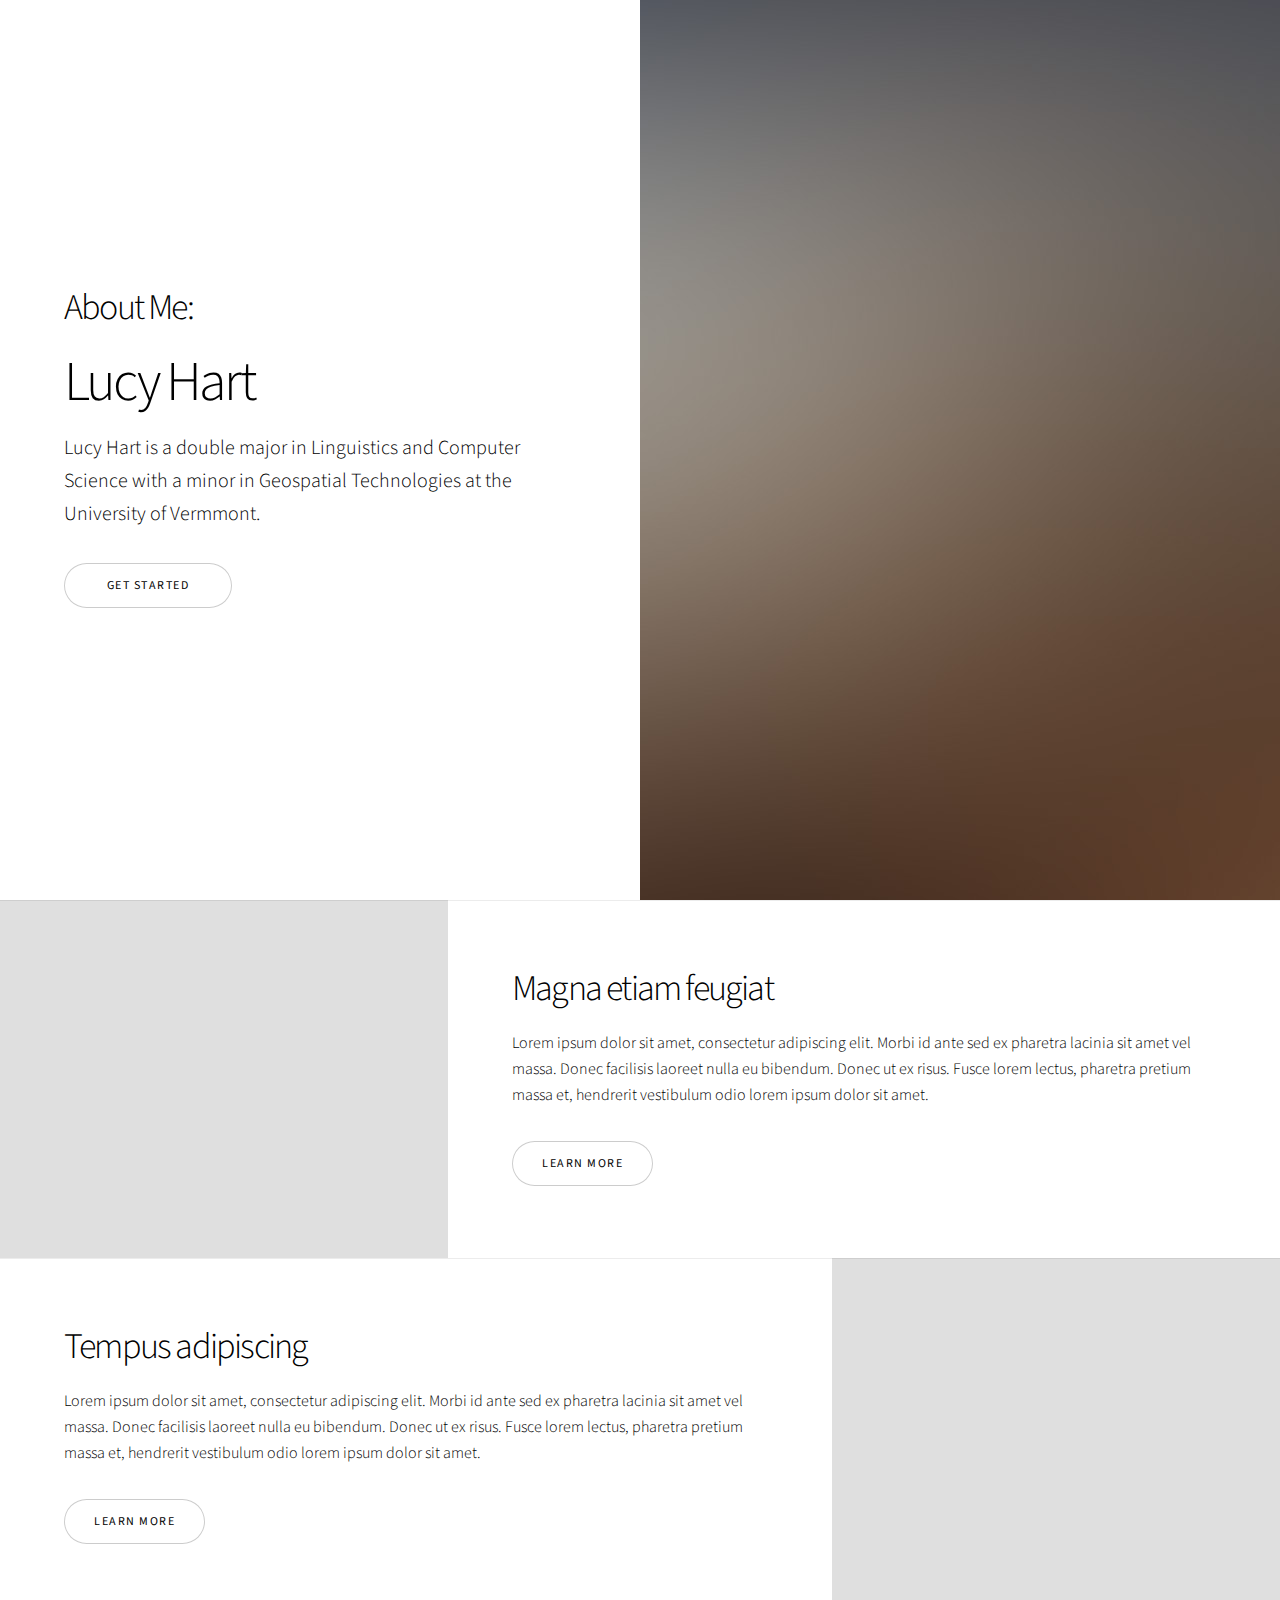
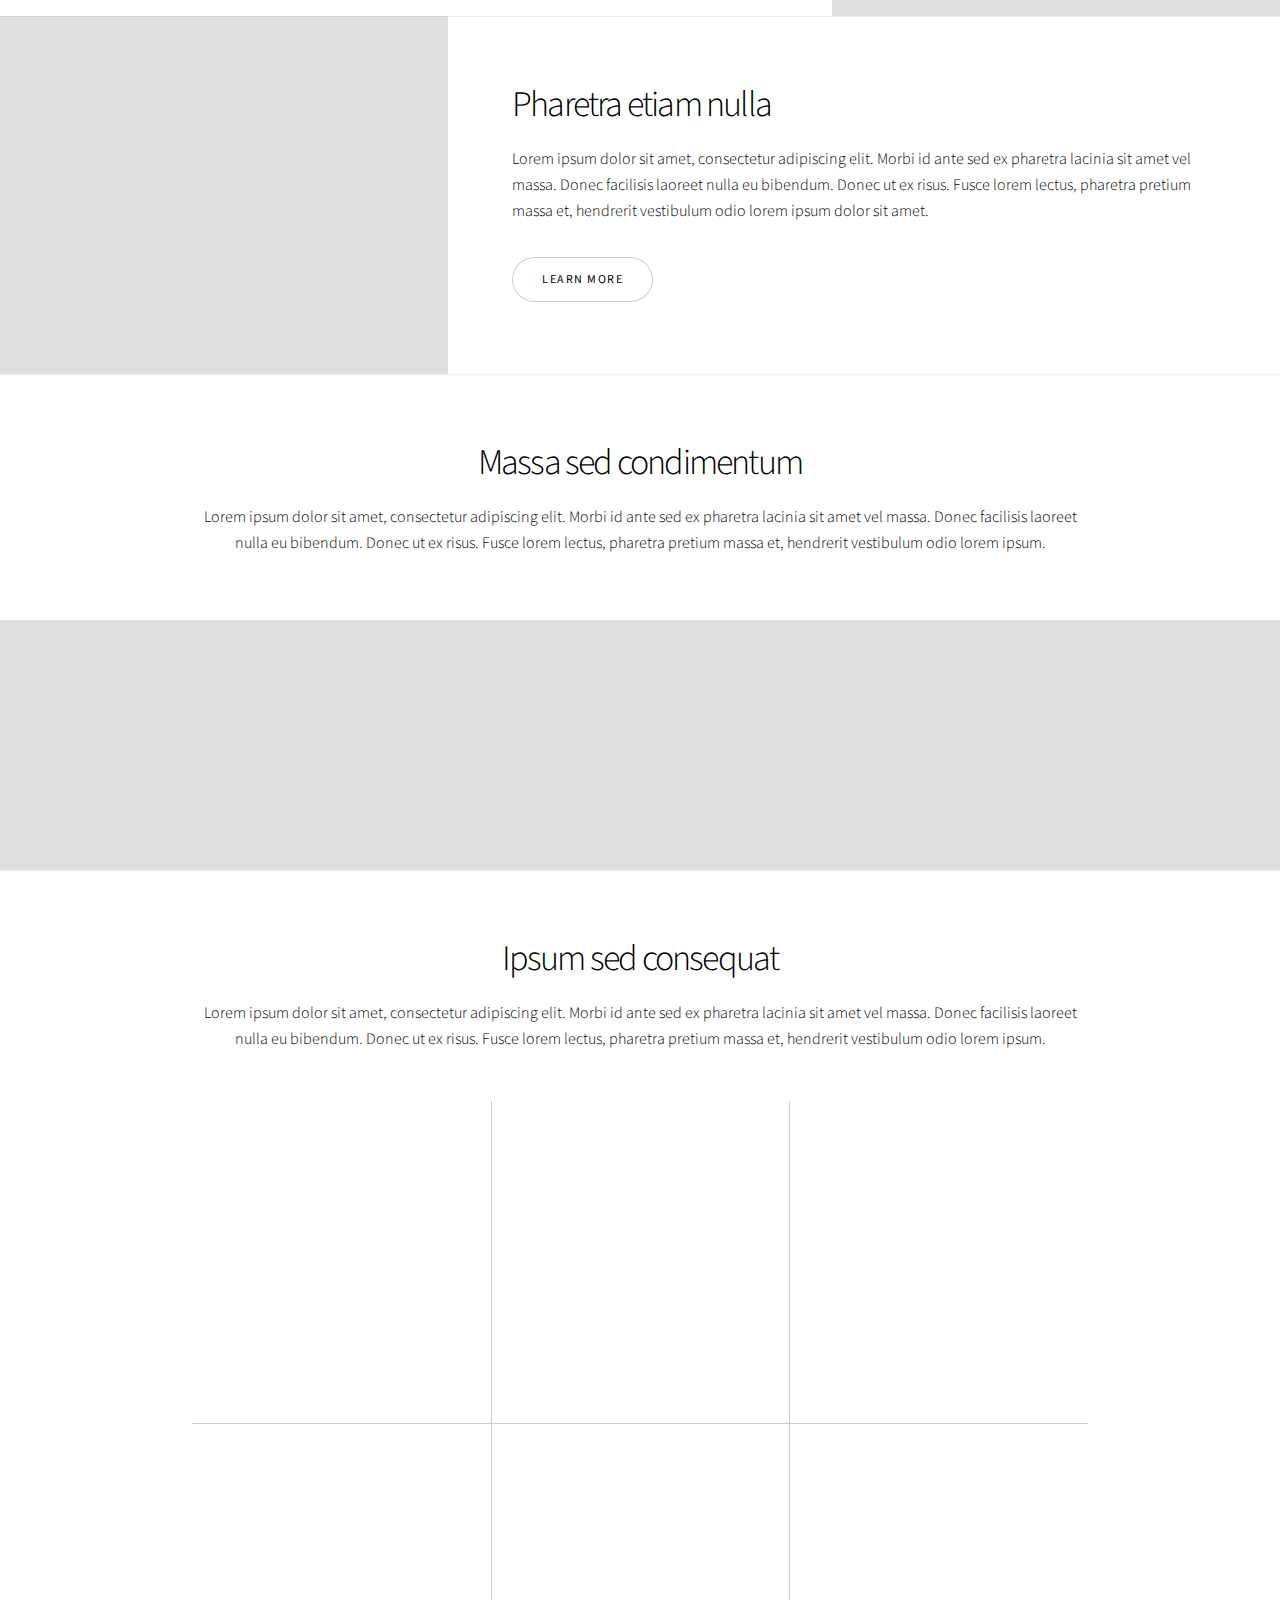
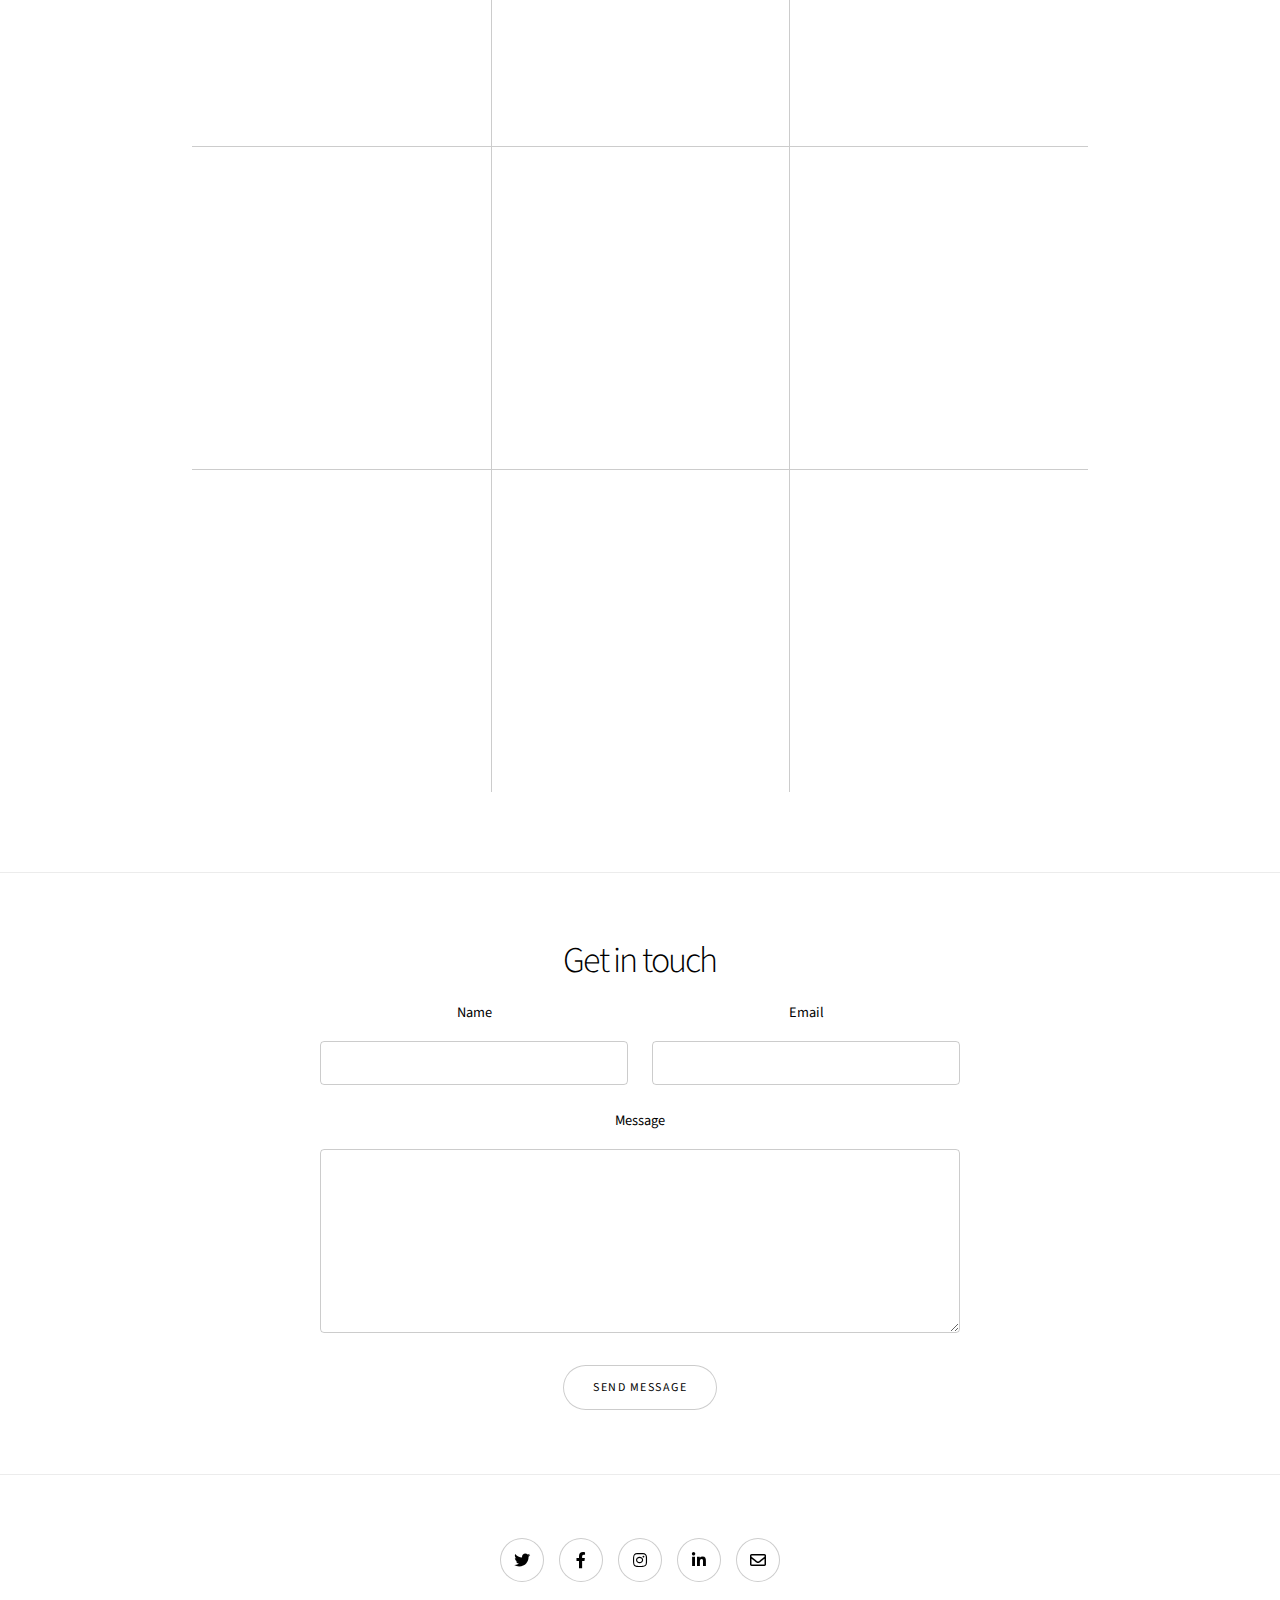
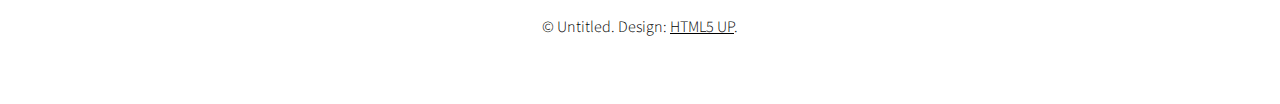
==== commit fb7c6535: "testing if updates are working" ====
--- a/index.html
+++ b/index.html
@@ -22,7 +22,7 @@
 						<div class="content">
 							<h2>About Me:</h2>
 							<h1>Lucy Hart</h1>
-							<p class="major">A (modular, highly tweakable) responsive one-page template designed by <a href="https://html5up.net">HTML5 UP</a> and released for free under the <a href="https://html5up.net/license">Creative Commons</a>.</p>
+							<p class="major"> Lucy Hart is a double major in Linguistics and Computer Science with a minor in Geospatial Technologies at the University of Vermmont.</p>
 							<ul class="actions stacked">
 								<li><a href="#first" class="button big wide smooth-scroll-middle">Get Started</a></li>
 							</ul>
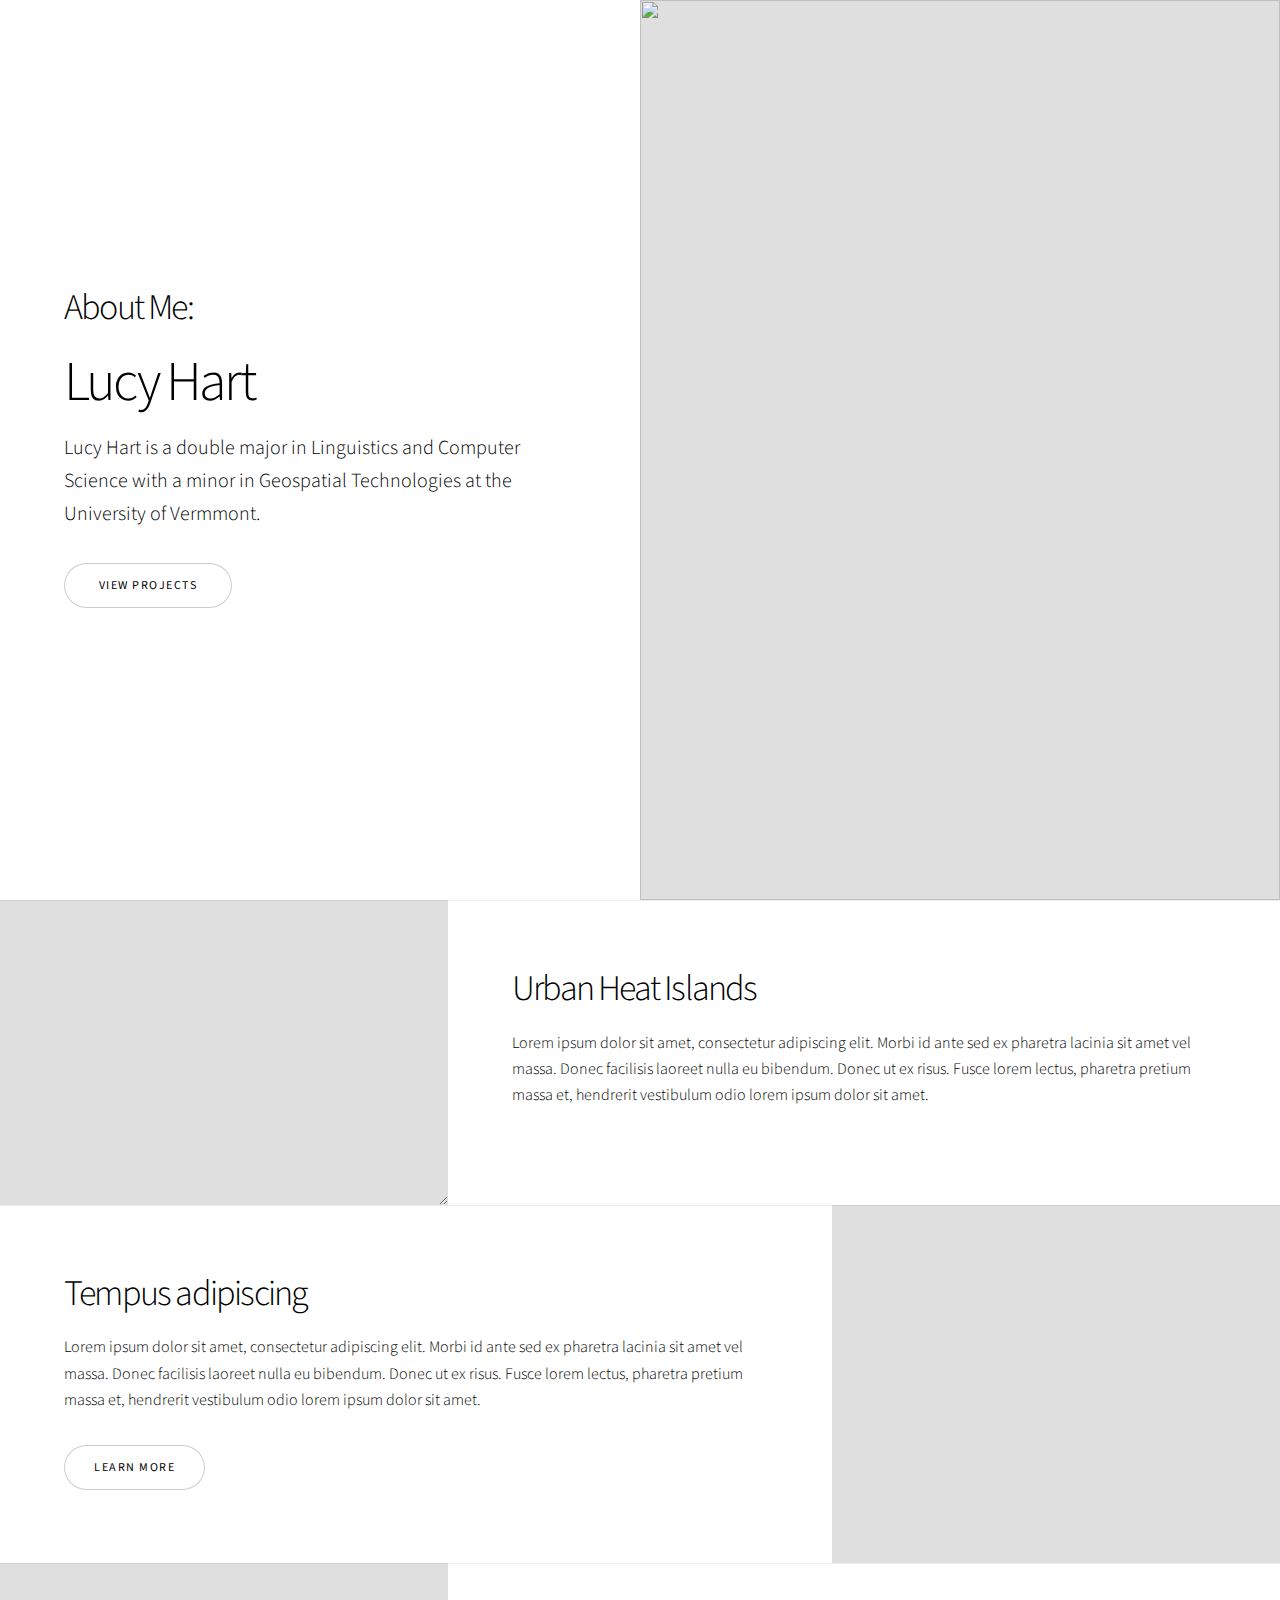
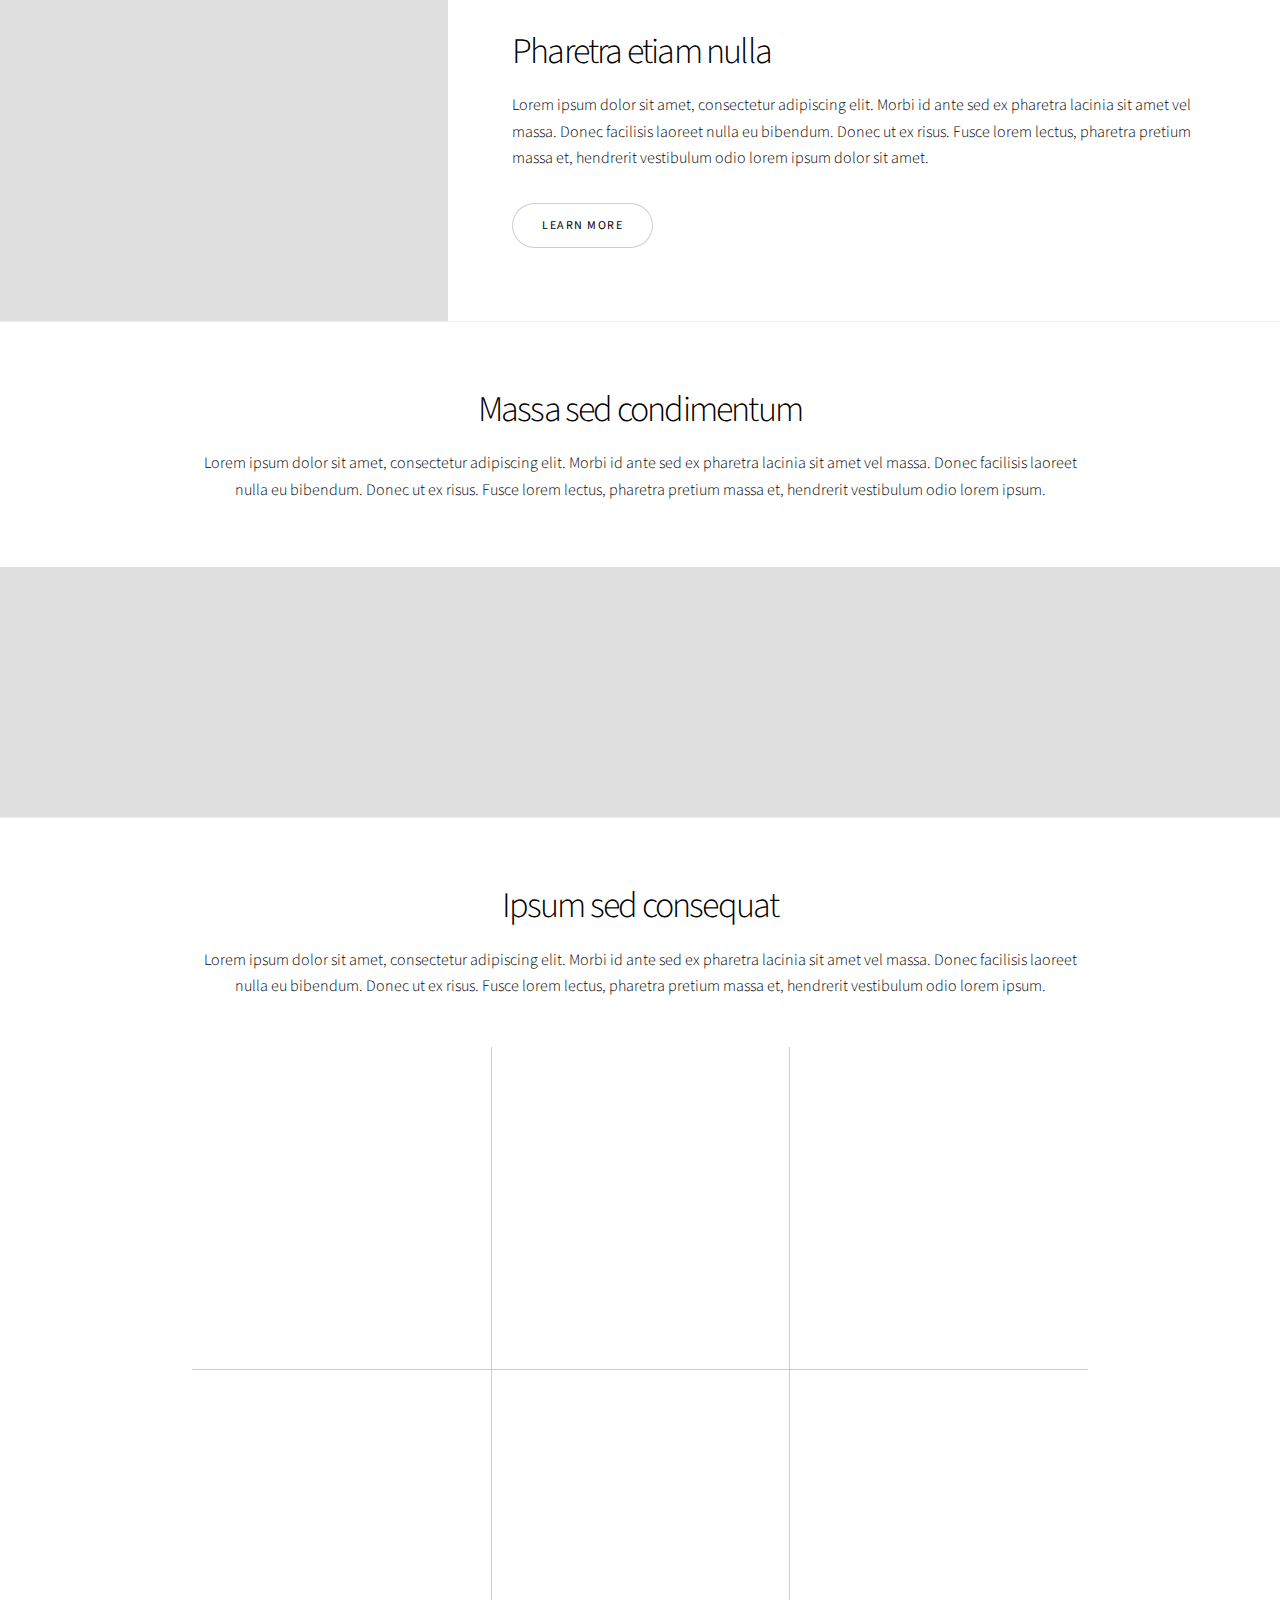
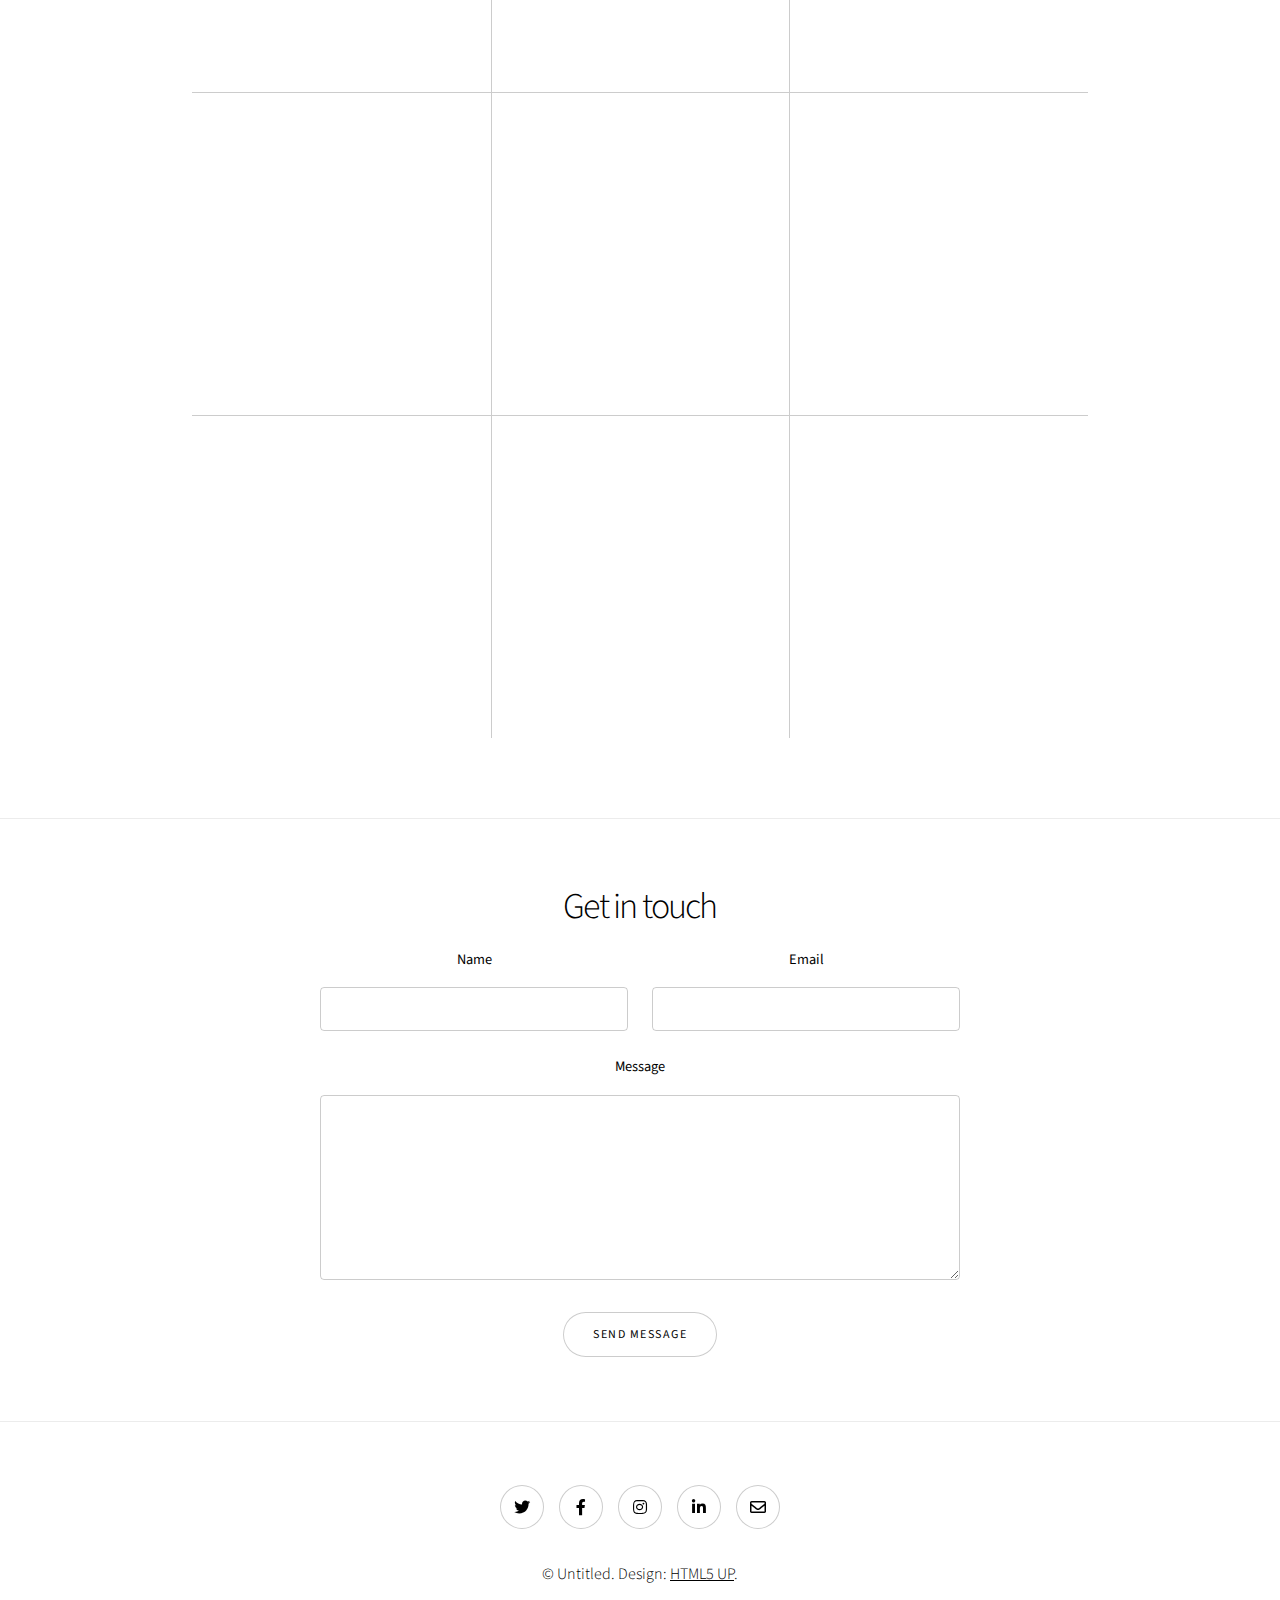
==== commit 2b5953b2: "commits aren't showing up in repo. trying again. Added iframe" ====
--- a/index.html
+++ b/index.html
@@ -24,25 +24,26 @@
 							<h1>Lucy Hart</h1>
 							<p class="major"> Lucy Hart is a double major in Linguistics and Computer Science with a minor in Geospatial Technologies at the University of Vermmont.</p>
 							<ul class="actions stacked">
-								<li><a href="#first" class="button big wide smooth-scroll-middle">Get Started</a></li>
+								<li><a href="#first" class="button big wide smooth-scroll-middle">View Projects</a></li>
 							</ul>
 						</div>
 						<div class="image">
-							<img src="images/banner.jpg" alt="" />
+							<img src="images/headshot.jpg" alt="" />
 						</div>
 					</section>
 
 				<!-- Two -->
 					<section class="spotlight style1 orient-right content-align-left image-position-center onscroll-image-fade-in" id="first">
 						<div class="content">
-							<h2>Magna etiam feugiat</h2>
+							<h2>Urban Heat Islands </h2>
 							<p>Lorem ipsum dolor sit amet, consectetur adipiscing elit. Morbi id ante sed ex pharetra lacinia sit amet vel massa. Donec facilisis laoreet nulla eu bibendum. Donec ut ex risus. Fusce lorem lectus, pharetra pretium massa et, hendrerit vestibulum odio lorem ipsum dolor sit amet.</p>
 							<ul class="actions stacked">
-								<li><a href="#" class="button">Learn More</a></li>
 							</ul>
 						</div>
 						<div class="image">
-							<img src="images/spotlight01.jpg" alt="" />
+							<body>
+							<iframe src="https://uvm.maps.arcgis.com/apps/dashboards/47d440c739b949ab878241afe4770e53"></iframe>
+							</body>
 						</div>
 					</section>
 
--- a/assets/css/main.css
+++ b/assets/css/main.css
@@ -1,10 +1,10 @@
 @import url(fontawesome-all.min.css);
 @import url("https://fonts.googleapis.com/css?family=Source+Sans+Pro:300,300i,400,400i");
 
-/*
-	Story by HTML5 UP
-	html5up.net | @ajlkn
-	Free for personal and commercial use under the CCA 3.0 license (html5up.net/license)
+/*
+	Story by HTML5 UP
+	html5up.net | @ajlkn
+	Free for personal and commercial use under the CCA 3.0 license (html5up.net/license)
 */
 
 html, body, div, span, applet, object,
@@ -2624,7 +2624,13 @@
 		box-shadow: inset 0 0 0 1px #47D3E5;
 		color: #47D3E5;
 	}
-
+/* iframe */
+iframe {
+	height: 100%;
+	width: 100%;
+	resize: both;
+	overflow: auto;
+}
 /* Image */
 
 	.image {
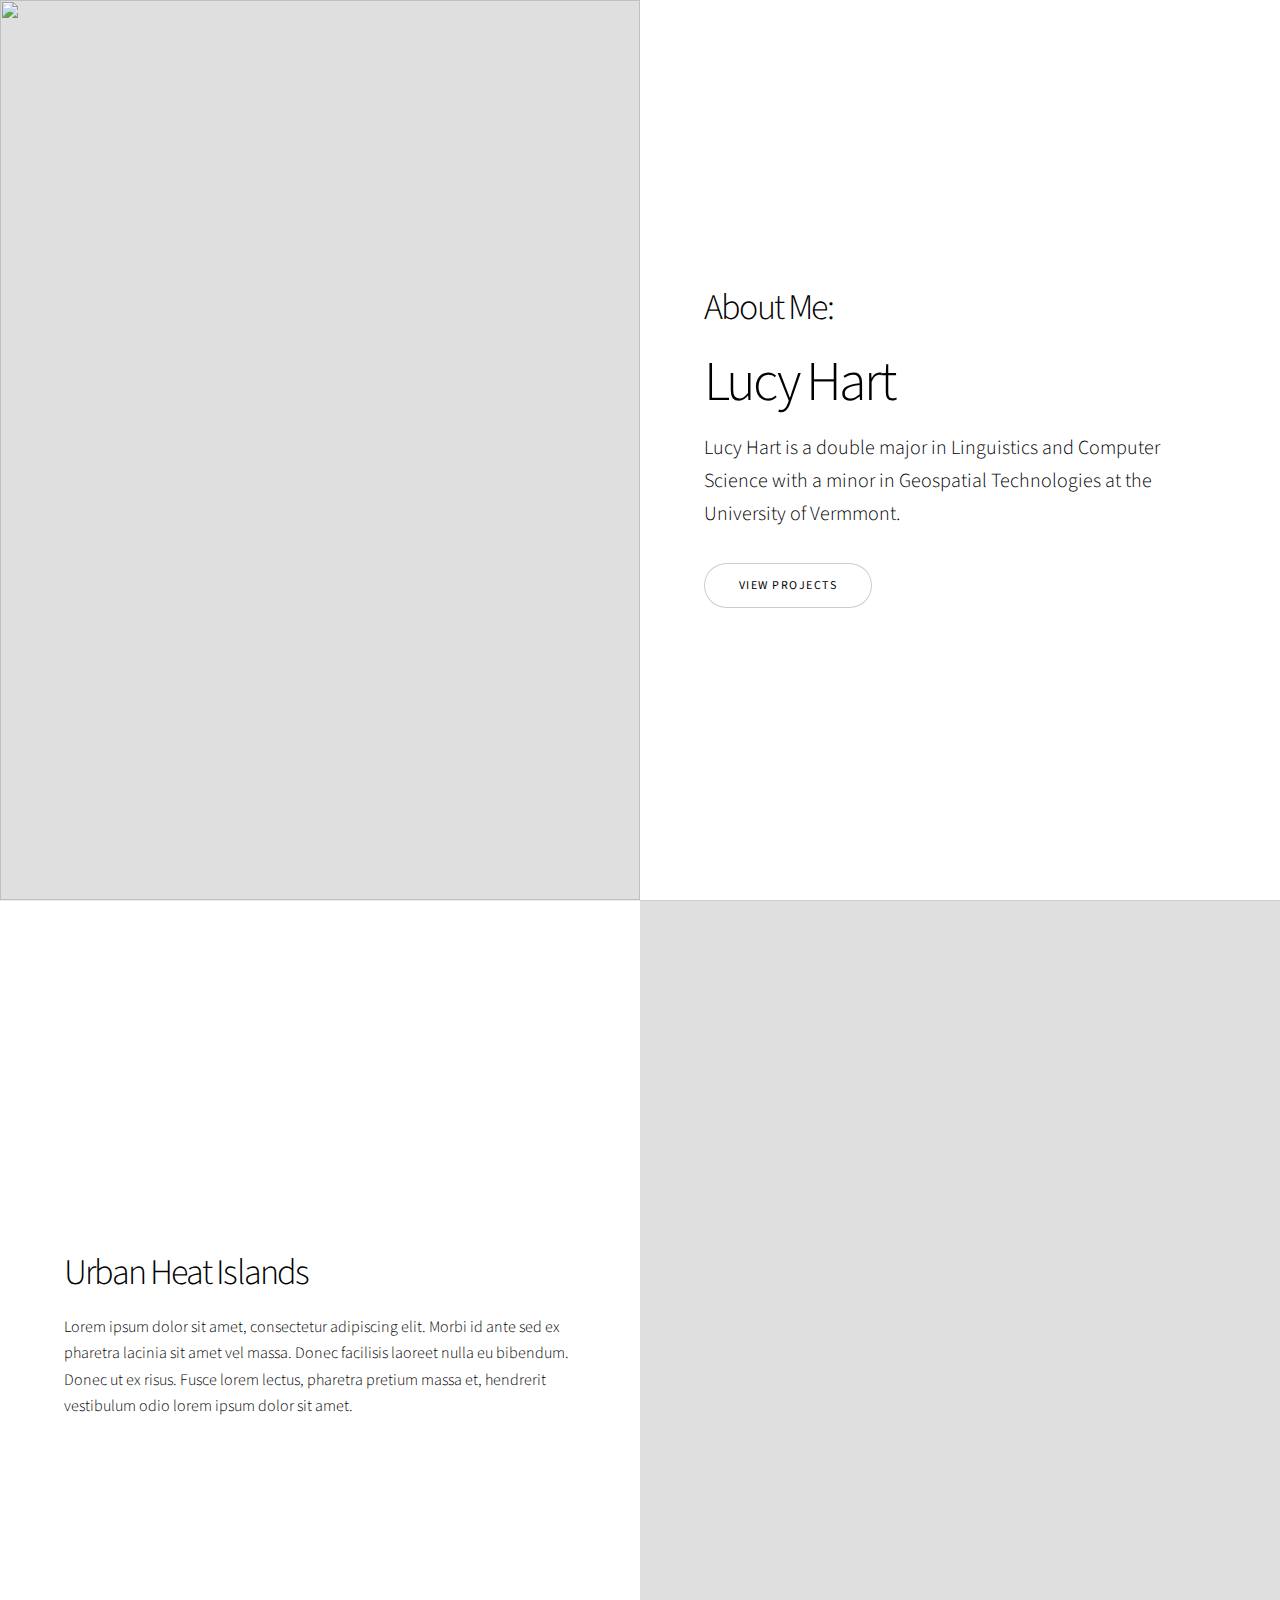
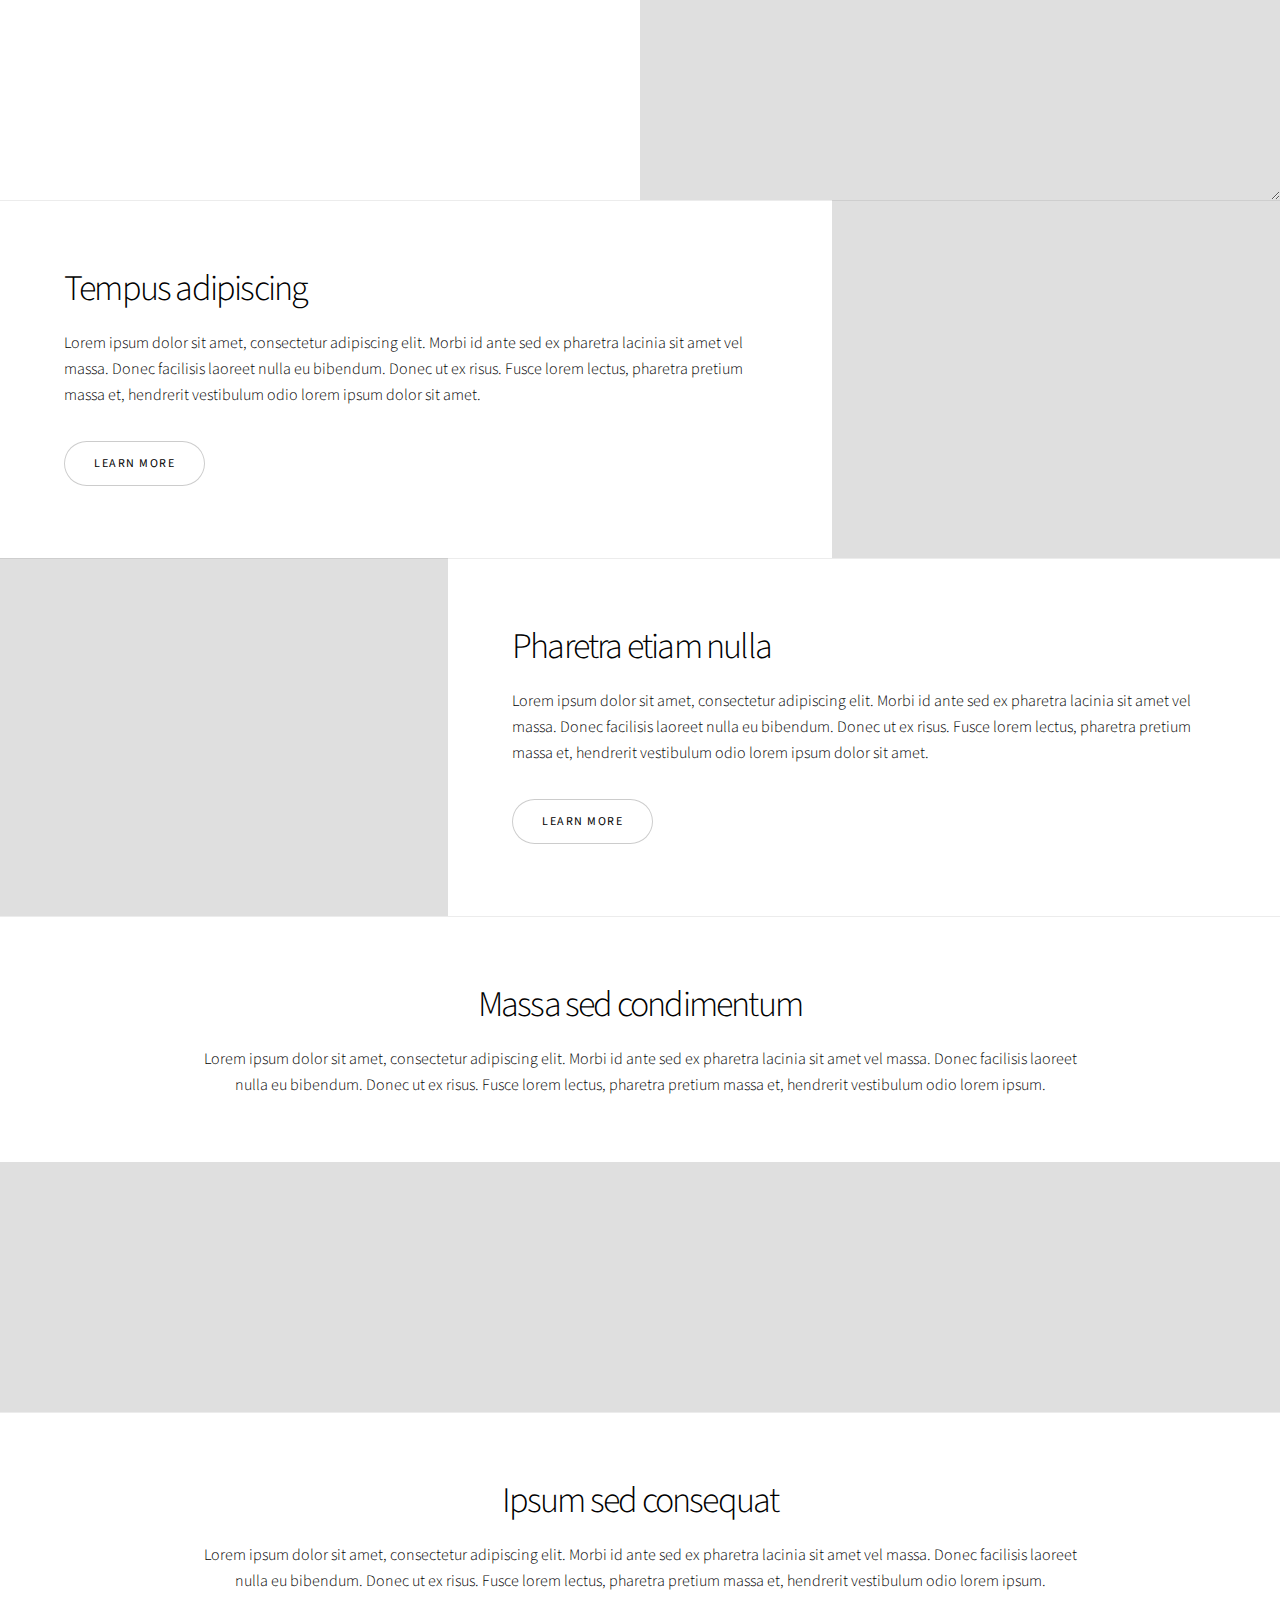
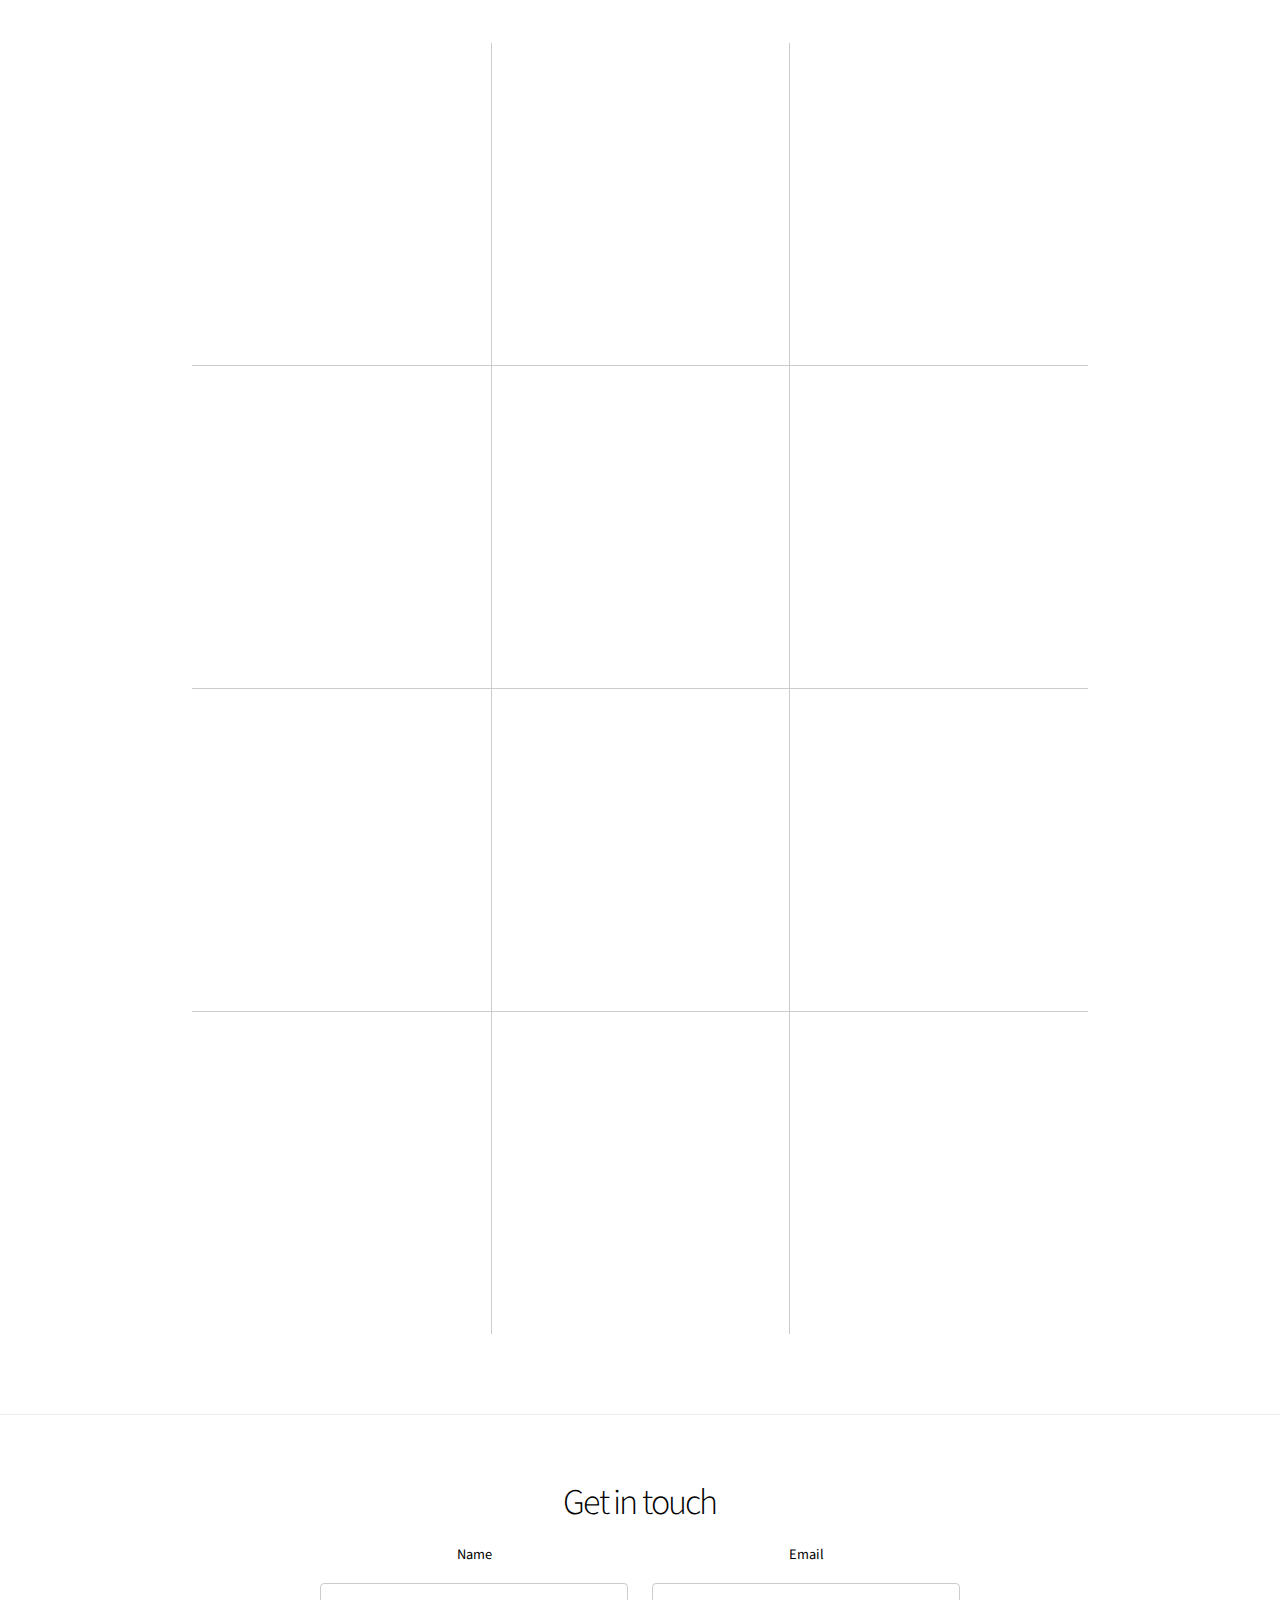
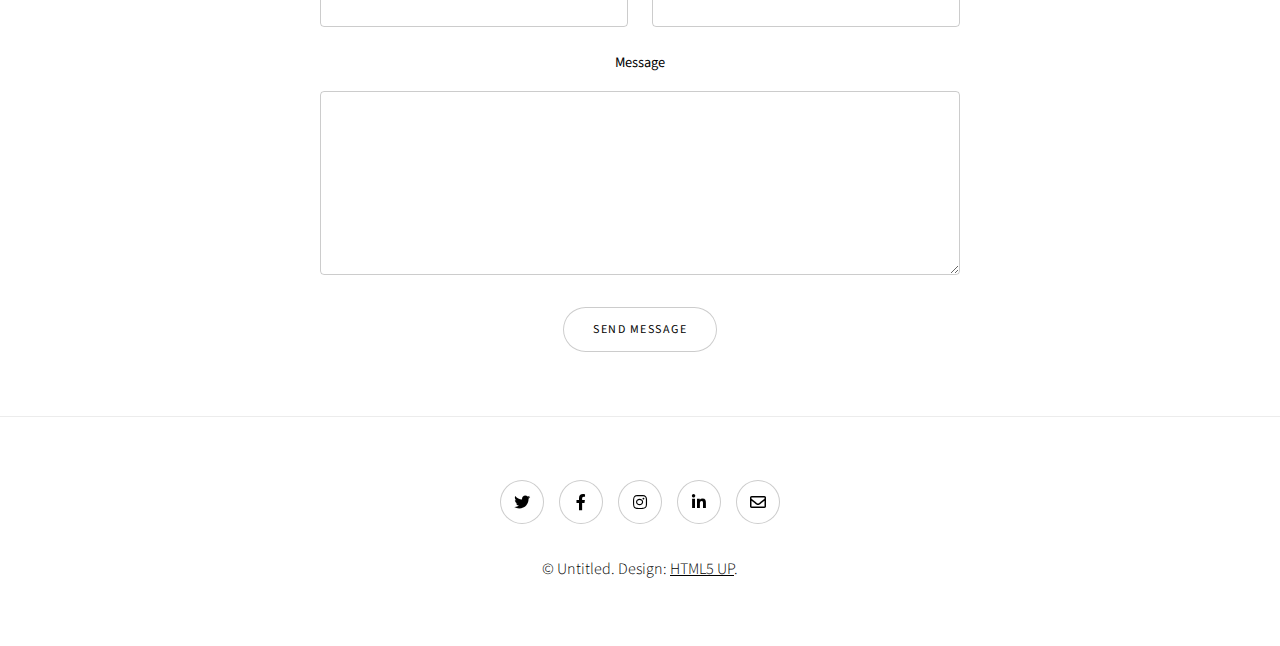
==== commit 8aacdecc: "Resized Iframe Portion" ====
--- a/index.html
+++ b/index.html
@@ -18,7 +18,7 @@
 			<div id="wrapper" class="divided">
 
 				<!-- One -->
-					<section class="banner style1 orient-left content-align-left image-position-right fullscreen onload-image-fade-in onload-content-fade-right">
+					<section class="banner style1 orient-right content-align-left image-position-right fullscreen onload-image-fade-in onload-content-fade-right">
 						<div class="content">
 							<h2>About Me:</h2>
 							<h1>Lucy Hart</h1>
@@ -28,12 +28,12 @@
 							</ul>
 						</div>
 						<div class="image">
-							<img src="images/headshot.jpg" alt="" />
+							<img src="images/Headshot.jpg" alt="" />
 						</div>
 					</section>
 
 				<!-- Two -->
-					<section class="spotlight style1 orient-right content-align-left image-position-center onscroll-image-fade-in" id="first">
+				<section class="banner style1 orient-left content-align-left image-position-left fullscreen onload-image-fade-in onload-content-fade-left">
 						<div class="content">
 							<h2>Urban Heat Islands </h2>
 							<p>Lorem ipsum dolor sit amet, consectetur adipiscing elit. Morbi id ante sed ex pharetra lacinia sit amet vel massa. Donec facilisis laoreet nulla eu bibendum. Donec ut ex risus. Fusce lorem lectus, pharetra pretium massa et, hendrerit vestibulum odio lorem ipsum dolor sit amet.</p>
--- a/assets/css/main.css
+++ b/assets/css/main.css
@@ -2646,8 +2646,8 @@
 		}
 
 		.image.left, .image.right {
-			width: 40%;
-			max-width: 10rem;
+			width: 50%;
+			max-width: 15rem;
 		}
 
 			.image.left img, .image.right img {
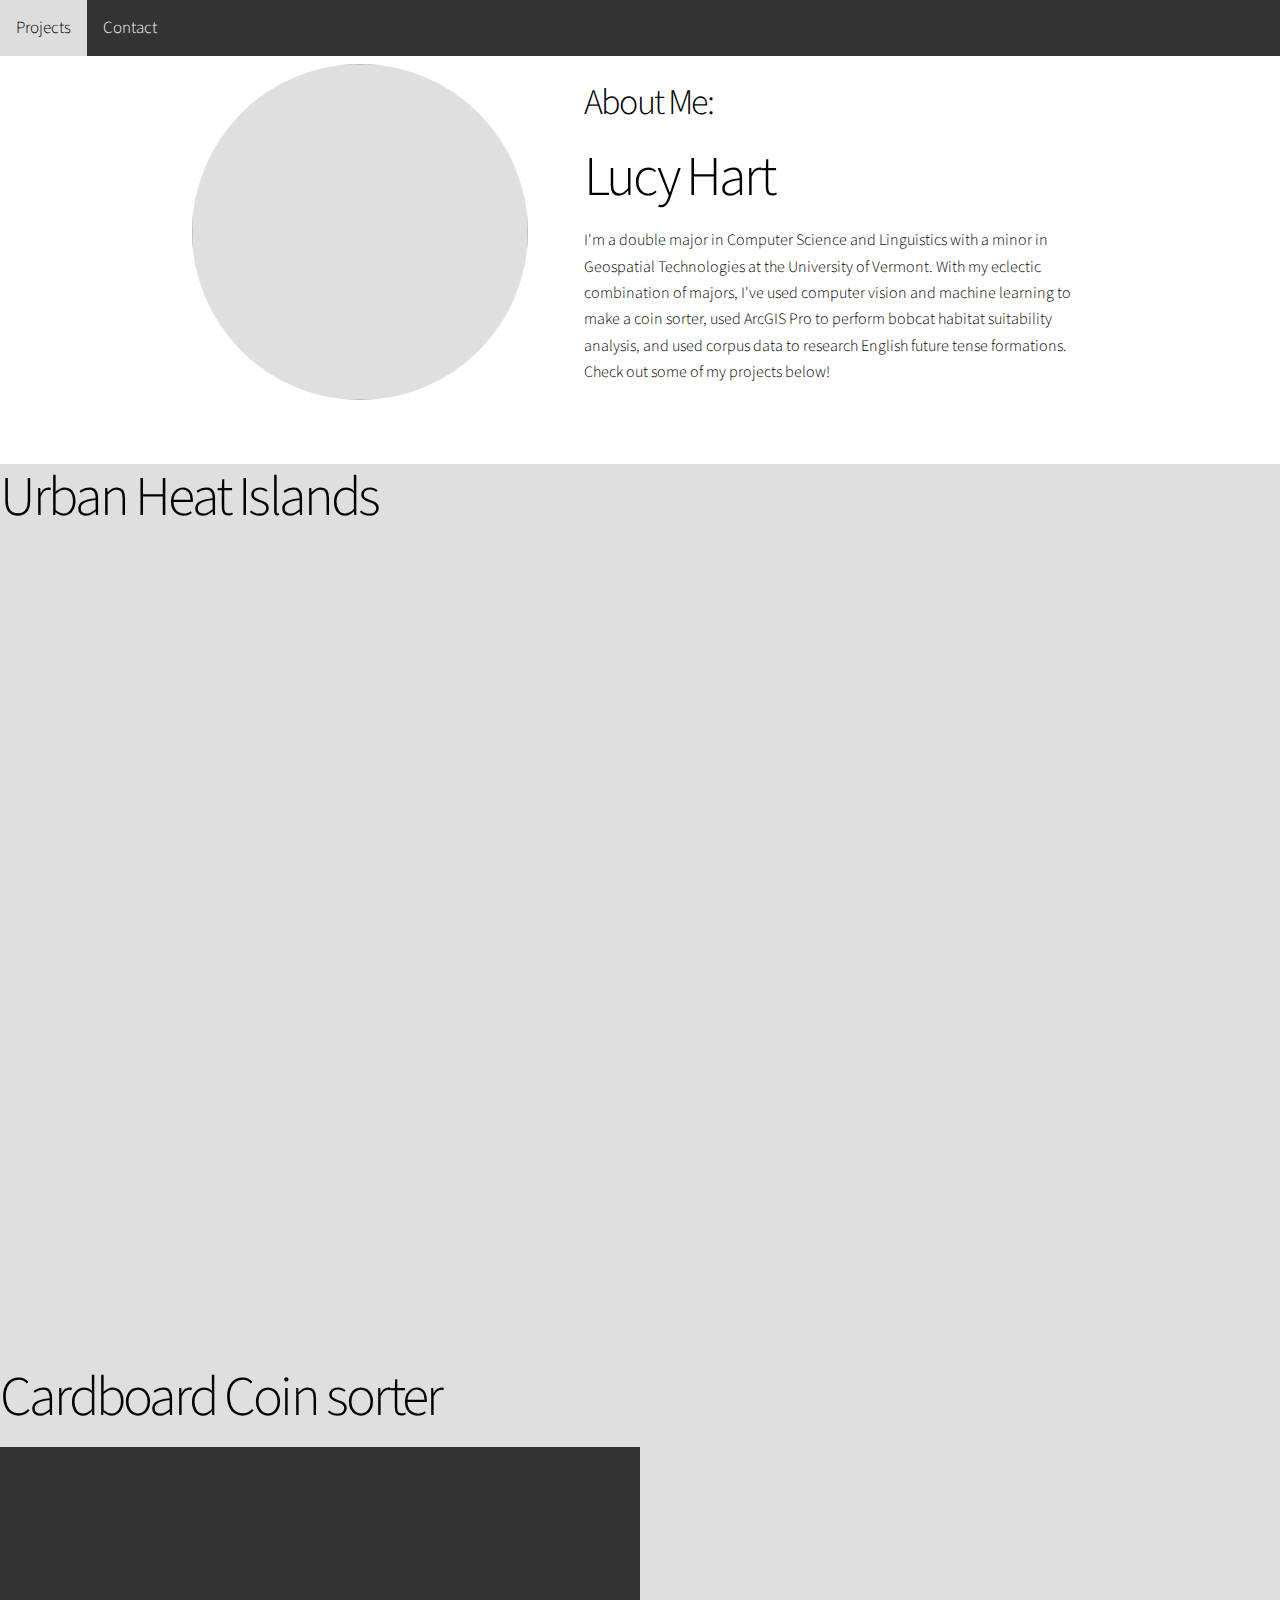
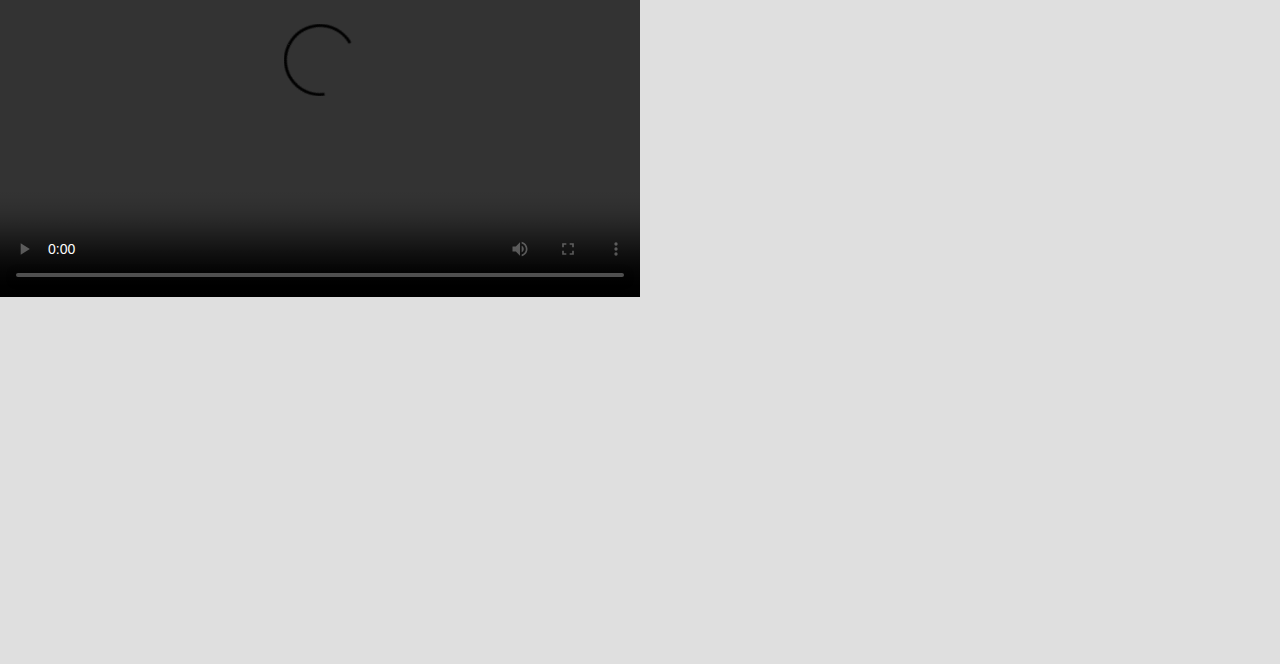
==== commit a1e8520b: "Using new Website template. Added urban heat islands at full screen, trying to get the video to load" ====
--- a/index.html
+++ b/index.html
@@ -3,356 +3,87 @@
 	Story by HTML5 UP
 	html5up.net | @ajlkn
 	Free for personal and commercial use under the CCA 3.0 license (html5up.net/license)
+
+	Note: Only needed for demo purposes. Delete for production sites.
 -->
-<html>
-	<head>
-		<title>Story by HTML5 UP</title>
-		<meta charset="utf-8" />
-		<meta name="viewport" content="width=device-width, initial-scale=1, user-scalable=no" />
-		<link rel="stylesheet" href="assets/css/main.css" />
-		<noscript><link rel="stylesheet" href="assets/css/noscript.css" /></noscript>
-	</head>
-	<body class="is-preload">
+<!-- Navbar (sit on top) -->
+<style>
+	body {margin:0;}
 
-		<!-- Wrapper -->
-			<div id="wrapper" class="divided">
+	.navbar {
+		overflow: hidden;
+		background-color: #333;
+		position: fixed;
+		top: 0;
+		width: 100%;
+		z-index: 1;
+	}
 
-				<!-- One -->
-					<section class="banner style1 orient-right content-align-left image-position-right fullscreen onload-image-fade-in onload-content-fade-right">
-						<div class="content">
-							<h2>About Me:</h2>
-							<h1>Lucy Hart</h1>
-							<p class="major"> Lucy Hart is a double major in Linguistics and Computer Science with a minor in Geospatial Technologies at the University of Vermmont.</p>
-							<ul class="actions stacked">
-								<li><a href="#first" class="button big wide smooth-scroll-middle">View Projects</a></li>
-							</ul>
-						</div>
-						<div class="image">
-							<img src="images/Headshot.jpg" alt="" />
-						</div>
-					</section>
+	.navbar a {
+		float: left;
+		display: block;
+		color: #f2f2f2;
+		text-align: center;
+		padding: 14px 16px;
+		text-decoration: none;
+		font-size: 17px;
+	}
 
-				<!-- Two -->
-				<section class="banner style1 orient-left content-align-left image-position-left fullscreen onload-image-fade-in onload-content-fade-left">
-						<div class="content">
-							<h2>Urban Heat Islands </h2>
-							<p>Lorem ipsum dolor sit amet, consectetur adipiscing elit. Morbi id ante sed ex pharetra lacinia sit amet vel massa. Donec facilisis laoreet nulla eu bibendum. Donec ut ex risus. Fusce lorem lectus, pharetra pretium massa et, hendrerit vestibulum odio lorem ipsum dolor sit amet.</p>
-							<ul class="actions stacked">
-							</ul>
-						</div>
-						<div class="image">
-							<body>
-							<iframe src="https://uvm.maps.arcgis.com/apps/dashboards/47d440c739b949ab878241afe4770e53"></iframe>
-							</body>
-						</div>
-					</section>
+	.navbar a:hover {
+		background: #ddd;
+		color: black;
+	}
 
-				<!-- Three -->
-					<section class="spotlight style1 orient-left content-align-left image-position-center onscroll-image-fade-in">
-						<div class="content">
-							<h2>Tempus adipiscing</h2>
-							<p>Lorem ipsum dolor sit amet, consectetur adipiscing elit. Morbi id ante sed ex pharetra lacinia sit amet vel massa. Donec facilisis laoreet nulla eu bibendum. Donec ut ex risus. Fusce lorem lectus, pharetra pretium massa et, hendrerit vestibulum odio lorem ipsum dolor sit amet.</p>
-							<ul class="actions stacked">
-								<li><a href="#" class="button">Learn More</a></li>
-							</ul>
-						</div>
-						<div class="image">
-							<img src="images/spotlight02.jpg" alt="" />
-						</div>
-					</section>
+	.main {
+		padding: 16px;
+		margin-top: 30px;
+		height: 1500px; /* Used in this example to enable scrolling */
+	}
+</style>
+<div class="navbar">
+	<a href="#Projects">Projects</a>
+	<a href="#contact">Contact</a>
+</div>
 
-				<!-- Four -->
-					<section class="spotlight style1 orient-right content-align-left image-position-center onscroll-image-fade-in">
-						<div class="content">
-							<h2>Pharetra etiam nulla</h2>
-							<p>Lorem ipsum dolor sit amet, consectetur adipiscing elit. Morbi id ante sed ex pharetra lacinia sit amet vel massa. Donec facilisis laoreet nulla eu bibendum. Donec ut ex risus. Fusce lorem lectus, pharetra pretium massa et, hendrerit vestibulum odio lorem ipsum dolor sit amet.</p>
-							<ul class="actions stacked">
-								<li><a href="#" class="button">Learn More</a></li>
-							</ul>
-						</div>
-						<div class="image">
-							<img src="images/spotlight03.jpg" alt="" />
-						</div>
-					</section>
+<head>
+	<title>Story by HTML5 UP</title>
+	<meta charset="utf-8" />
+	<meta name="viewport" content="width=device-width, initial-scale=1, user-scalable=no" />
+	<link rel="stylesheet" href="assets/css/main.css" />
+	<noscript><link rel="stylesheet" href="assets/css/noscript.css" /></noscript>
+</head>
+<!--about me -->
+<section class="banner style3 onscroll-image-fade-in color6">
+	<div class="content">
+		<h2>About Me:</h2>
+		<h1>Lucy Hart</h1>
+		<p>I'm a double major in Computer Science and Linguistics with a minor in Geospatial Technologies at the University of Vermont.
+			With my eclectic combination of majors, I've used computer vision and machine learning to make a coin sorter, used ArcGIS Pro to perform bobcat habitat suitability analysis, and used corpus data to research English future tense formations.
+		Check out some of my projects below!</p>
+	</div>
+	<div class="image">
+		<img src="images/Headshot.jpg" alt="" />
+	</div>
+</section>
+<!-- Urban Heat Islands -->
+<section class="banner style2 orient-left content-align-left image-position-right fullscreen onload-image-fade-in onload-content-fade-right">
 
-				<!-- Five -->
-					<section class="wrapper style1 align-center">
-						<div class="inner">
-							<h2>Massa sed condimentum</h2>
-							<p>Lorem ipsum dolor sit amet, consectetur adipiscing elit. Morbi id ante sed ex pharetra lacinia sit amet vel massa. Donec facilisis laoreet nulla eu bibendum. Donec ut ex risus. Fusce lorem lectus, pharetra pretium massa et, hendrerit vestibulum odio lorem ipsum.</p>
-						</div>
+	<div class="image">
+		<h1> Urban Heat Islands </h1>
+		<iframe src="https://uvm.maps.arcgis.com/apps/dashboards/47d440c739b949ab878241afe4770e53"></iframe>
+	</div>
+</section>
+<!-- Cardboard Coin Sorter -->
 
-						<!-- Gallery -->
-							<div class="gallery style2 medium lightbox onscroll-fade-in">
-								<article>
-									<a href="images/gallery/fulls/01.jpg" class="image">
-										<img src="images/gallery/thumbs/01.jpg" alt="" />
-									</a>
-									<div class="caption">
-										<h3>Ipsum Dolor</h3>
-										<p>Lorem ipsum dolor amet, consectetur magna etiam elit. Etiam sed ultrices.</p>
-										<ul class="actions fixed">
-											<li><span class="button small">Details</span></li>
-										</ul>
-									</div>
-								</article>
-								<article>
-									<a href="images/gallery/fulls/02.jpg" class="image">
-										<img src="images/gallery/thumbs/02.jpg" alt="" />
-									</a>
-									<div class="caption">
-										<h3>Feugiat Lorem</h3>
-										<p>Lorem ipsum dolor amet, consectetur magna etiam elit. Etiam sed ultrices.</p>
-										<ul class="actions fixed">
-											<li><span class="button small">Details</span></li>
-										</ul>
-									</div>
-								</article>
-								<article>
-									<a href="images/gallery/fulls/03.jpg" class="image">
-										<img src="images/gallery/thumbs/03.jpg" alt="" />
-									</a>
-									<div class="caption">
-										<h3>Magna Amet</h3>
-										<p>Lorem ipsum dolor amet, consectetur magna etiam elit. Etiam sed ultrices.</p>
-										<ul class="actions fixed">
-											<li><span class="button small">Details</span></li>
-										</ul>
-									</div>
-								</article>
-								<article>
-									<a href="images/gallery/fulls/04.jpg" class="image">
-										<img src="images/gallery/thumbs/04.jpg" alt="" />
-									</a>
-									<div class="caption">
-										<h3>Sed Tempus</h3>
-										<p>Lorem ipsum dolor amet, consectetur magna etiam elit. Etiam sed ultrices.</p>
-										<ul class="actions fixed">
-											<li><span class="button small">Details</span></li>
-										</ul>
-									</div>
-								</article>
-								<article>
-									<a href="images/gallery/fulls/05.jpg" class="image">
-										<img src="images/gallery/thumbs/05.jpg" alt="" />
-									</a>
-									<div class="caption">
-										<h3>Ultrices Magna</h3>
-										<p>Lorem ipsum dolor amet, consectetur magna etiam elit. Etiam sed ultrices.</p>
-										<ul class="actions fixed">
-											<li><span class="button small">Details</span></li>
-										</ul>
-									</div>
-								</article>
-								<article>
-									<a href="images/gallery/fulls/06.jpg" class="image">
-										<img src="images/gallery/thumbs/06.jpg" alt="" />
-									</a>
-									<div class="caption">
-										<h3>Sed Tempus</h3>
-										<p>Lorem ipsum dolor amet, consectetur magna etiam elit. Etiam sed ultrices.</p>
-										<ul class="actions fixed">
-											<li><span class="button small">Details</span></li>
-										</ul>
-									</div>
-								</article>
-								<article>
-									<a href="images/gallery/fulls/07.jpg" class="image">
-										<img src="images/gallery/thumbs/07.jpg" alt="" />
-									</a>
-									<div class="caption">
-										<h3>Ipsum Lorem</h3>
-										<p>Lorem ipsum dolor amet, consectetur magna etiam elit. Etiam sed ultrices.</p>
-										<ul class="actions fixed">
-											<li><span class="button small">Details</span></li>
-										</ul>
-									</div>
-								</article>
-								<article>
-									<a href="images/gallery/fulls/08.jpg" class="image">
-										<img src="images/gallery/thumbs/08.jpg" alt="" />
-									</a>
-									<div class="caption">
-										<h3>Magna Risus</h3>
-										<p>Lorem ipsum dolor amet, consectetur magna etiam elit. Etiam sed ultrices.</p>
-										<ul class="actions fixed">
-											<li><span class="button small">Details</span></li>
-										</ul>
-									</div>
-								</article>
-								<article>
-									<a href="images/gallery/fulls/09.jpg" class="image">
-										<img src="images/gallery/thumbs/09.jpg" alt="" />
-									</a>
-									<div class="caption">
-										<h3>Tempus Dolor</h3>
-										<p>Lorem ipsum dolor amet, consectetur magna etiam elit. Etiam sed ultrices.</p>
-										<ul class="actions fixed">
-											<li><span class="button small">Details</span></li>
-										</ul>
-									</div>
-								</article>
-								<article>
-									<a href="images/gallery/fulls/10.jpg" class="image">
-										<img src="images/gallery/thumbs/10.jpg" alt="" />
-									</a>
-									<div class="caption">
-										<h3>Sed Etiam</h3>
-										<p>Lorem ipsum dolor amet, consectetur magna etiam elit. Etiam sed ultrices.</p>
-										<ul class="actions fixed">
-											<li><span class="button small">Details</span></li>
-										</ul>
-									</div>
-								</article>
-								<article>
-									<a href="images/gallery/fulls/11.jpg" class="image">
-										<img src="images/gallery/thumbs/11.jpg" alt="" />
-									</a>
-									<div class="caption">
-										<h3>Magna Lorem</h3>
-										<p>Lorem ipsum dolor amet, consectetur magna etiam elit. Etiam sed ultrices.</p>
-										<ul class="actions fixed">
-											<li><span class="button small">Details</span></li>
-										</ul>
-									</div>
-								</article>
-								<article>
-									<a href="images/gallery/fulls/12.jpg" class="image">
-										<img src="images/gallery/thumbs/12.jpg" alt="" />
-									</a>
-									<div class="caption">
-										<h3>Ipsum Dolor</h3>
-										<p>Lorem ipsum dolor amet, consectetur magna etiam elit. Etiam sed ultrices.</p>
-										<ul class="actions fixed">
-											<li><span class="button small">Details</span></li>
-										</ul>
-									</div>
-								</article>
-							</div>
+<section class="banner style2 orient-left content-align-left image-position-right fullscreen onload-image-fade-in onload-content-fade-right">
 
-					</section>
+	<div class="image">
+		<h1> Cardboard Coin sorter</h1>
+		<video width=50% height=50% controls ="controls autoplay"> <source src="images/coinsorterdemo.mp4" type="video/mp4">your browser does not support the video tag</video>
+	</div>
+</section>
 
-				<!-- Six -->
-					<section class="wrapper style1 align-center">
-						<div class="inner">
-							<h2>Ipsum sed consequat</h2>
-							<p>Lorem ipsum dolor sit amet, consectetur adipiscing elit. Morbi id ante sed ex pharetra lacinia sit amet vel massa. Donec facilisis laoreet nulla eu bibendum. Donec ut ex risus. Fusce lorem lectus, pharetra pretium massa et, hendrerit vestibulum odio lorem ipsum.</p>
-							<div class="items style1 medium onscroll-fade-in">
-								<section>
-									<span class="icon style2 major fa-gem"></span>
-									<h3>Lorem</h3>
-									<p>Lorem ipsum dolor sit amet, consectetur adipiscing elit. Morbi dui turpis, cursus eget orci amet aliquam congue semper. Etiam eget ultrices risus nec tempor elit.</p>
-								</section>
-								<section>
-									<span class="icon solid style2 major fa-save"></span>
-									<h3>Ipsum</h3>
-									<p>Lorem ipsum dolor sit amet, consectetur adipiscing elit. Morbi dui turpis, cursus eget orci amet aliquam congue semper. Etiam eget ultrices risus nec tempor elit.</p>
-								</section>
-								<section>
-									<span class="icon solid style2 major fa-chart-bar"></span>
-									<h3>Dolor</h3>
-									<p>Lorem ipsum dolor sit amet, consectetur adipiscing elit. Morbi dui turpis, cursus eget orci amet aliquam congue semper. Etiam eget ultrices risus nec tempor elit.</p>
-								</section>
-								<section>
-									<span class="icon solid style2 major fa-wifi"></span>
-									<h3>Amet</h3>
-									<p>Lorem ipsum dolor sit amet, consectetur adipiscing elit. Morbi dui turpis, cursus eget orci amet aliquam congue semper. Etiam eget ultrices risus nec tempor elit.</p>
-								</section>
-								<section>
-									<span class="icon solid style2 major fa-cog"></span>
-									<h3>Magna</h3>
-									<p>Lorem ipsum dolor sit amet, consectetur adipiscing elit. Morbi dui turpis, cursus eget orci amet aliquam congue semper. Etiam eget ultrices risus nec tempor elit.</p>
-								</section>
-								<section>
-									<span class="icon style2 major fa-paper-plane"></span>
-									<h3>Tempus</h3>
-									<p>Lorem ipsum dolor sit amet, consectetur adipiscing elit. Morbi dui turpis, cursus eget orci amet aliquam congue semper. Etiam eget ultrices risus nec tempor elit.</p>
-								</section>
-								<section>
-									<span class="icon solid style2 major fa-desktop"></span>
-									<h3>Aliquam</h3>
-									<p>Lorem ipsum dolor sit amet, consectetur adipiscing elit. Morbi dui turpis, cursus eget orci amet aliquam congue semper. Etiam eget ultrices risus nec tempor elit.</p>
-								</section>
-								<section>
-									<span class="icon solid style2 major fa-sync-alt"></span>
-									<h3>Elit</h3>
-									<p>Lorem ipsum dolor sit amet, consectetur adipiscing elit. Morbi dui turpis, cursus eget orci amet aliquam congue semper. Etiam eget ultrices risus nec tempor elit.</p>
-								</section>
-								<section>
-									<span class="icon solid style2 major fa-hashtag"></span>
-									<h3>Morbi</h3>
-									<p>Lorem ipsum dolor sit amet, consectetur adipiscing elit. Morbi dui turpis, cursus eget orci amet aliquam congue semper. Etiam eget ultrices risus nec tempor elit.</p>
-								</section>
-								<section>
-									<span class="icon solid style2 major fa-bolt"></span>
-									<h3>Turpis</h3>
-									<p>Lorem ipsum dolor sit amet, consectetur adipiscing elit. Morbi dui turpis, cursus eget orci amet aliquam congue semper. Etiam eget ultrices risus nec tempor elit.</p>
-								</section>
-								<section>
-									<span class="icon solid style2 major fa-envelope"></span>
-									<h3>Ultrices</h3>
-									<p>Lorem ipsum dolor sit amet, consectetur adipiscing elit. Morbi dui turpis, cursus eget orci amet aliquam congue semper. Etiam eget ultrices risus nec tempor elit.</p>
-								</section>
-								<section>
-									<span class="icon solid style2 major fa-leaf"></span>
-									<h3>Risus</h3>
-									<p>Lorem ipsum dolor sit amet, consectetur adipiscing elit. Morbi dui turpis, cursus eget orci amet aliquam congue semper. Etiam eget ultrices risus nec tempor elit.</p>
-								</section>
-							</div>
-						</div>
-					</section>
 
-				<!-- Seven -->
-					<section class="wrapper style1 align-center">
-						<div class="inner medium">
-							<h2>Get in touch</h2>
-							<form method="post" action="#">
-								<div class="fields">
-									<div class="field half">
-										<label for="name">Name</label>
-										<input type="text" name="name" id="name" value="" />
-									</div>
-									<div class="field half">
-										<label for="email">Email</label>
-										<input type="email" name="email" id="email" value="" />
-									</div>
-									<div class="field">
-										<label for="message">Message</label>
-										<textarea name="message" id="message" rows="6"></textarea>
-									</div>
-								</div>
-								<ul class="actions special">
-									<li><input type="submit" name="submit" id="submit" value="Send Message" /></li>
-								</ul>
-							</form>
 
-						</div>
-					</section>
 
-				<!-- Footer -->
-					<footer class="wrapper style1 align-center">
-						<div class="inner">
-							<ul class="icons">
-								<li><a href="#" class="icon brands style2 fa-twitter"><span class="label">Twitter</span></a></li>
-								<li><a href="#" class="icon brands style2 fa-facebook-f"><span class="label">Facebook</span></a></li>
-								<li><a href="#" class="icon brands style2 fa-instagram"><span class="label">Instagram</span></a></li>
-								<li><a href="#" class="icon brands style2 fa-linkedin-in"><span class="label">LinkedIn</span></a></li>
-								<li><a href="#" class="icon style2 fa-envelope"><span class="label">Email</span></a></li>
-							</ul>
-							<p>&copy; Untitled. Design: <a href="https://html5up.net">HTML5 UP</a>.</p>
-						</div>
-					</footer>
 
-			</div>
-
-		<!-- Scripts -->
-			<script src="assets/js/jquery.min.js"></script>
-			<script src="assets/js/jquery.scrollex.min.js"></script>
-			<script src="assets/js/jquery.scrolly.min.js"></script>
-			<script src="assets/js/browser.min.js"></script>
-			<script src="assets/js/breakpoints.min.js"></script>
-			<script src="assets/js/util.js"></script>
-			<script src="assets/js/main.js"></script>
-
-	</body>
-</html>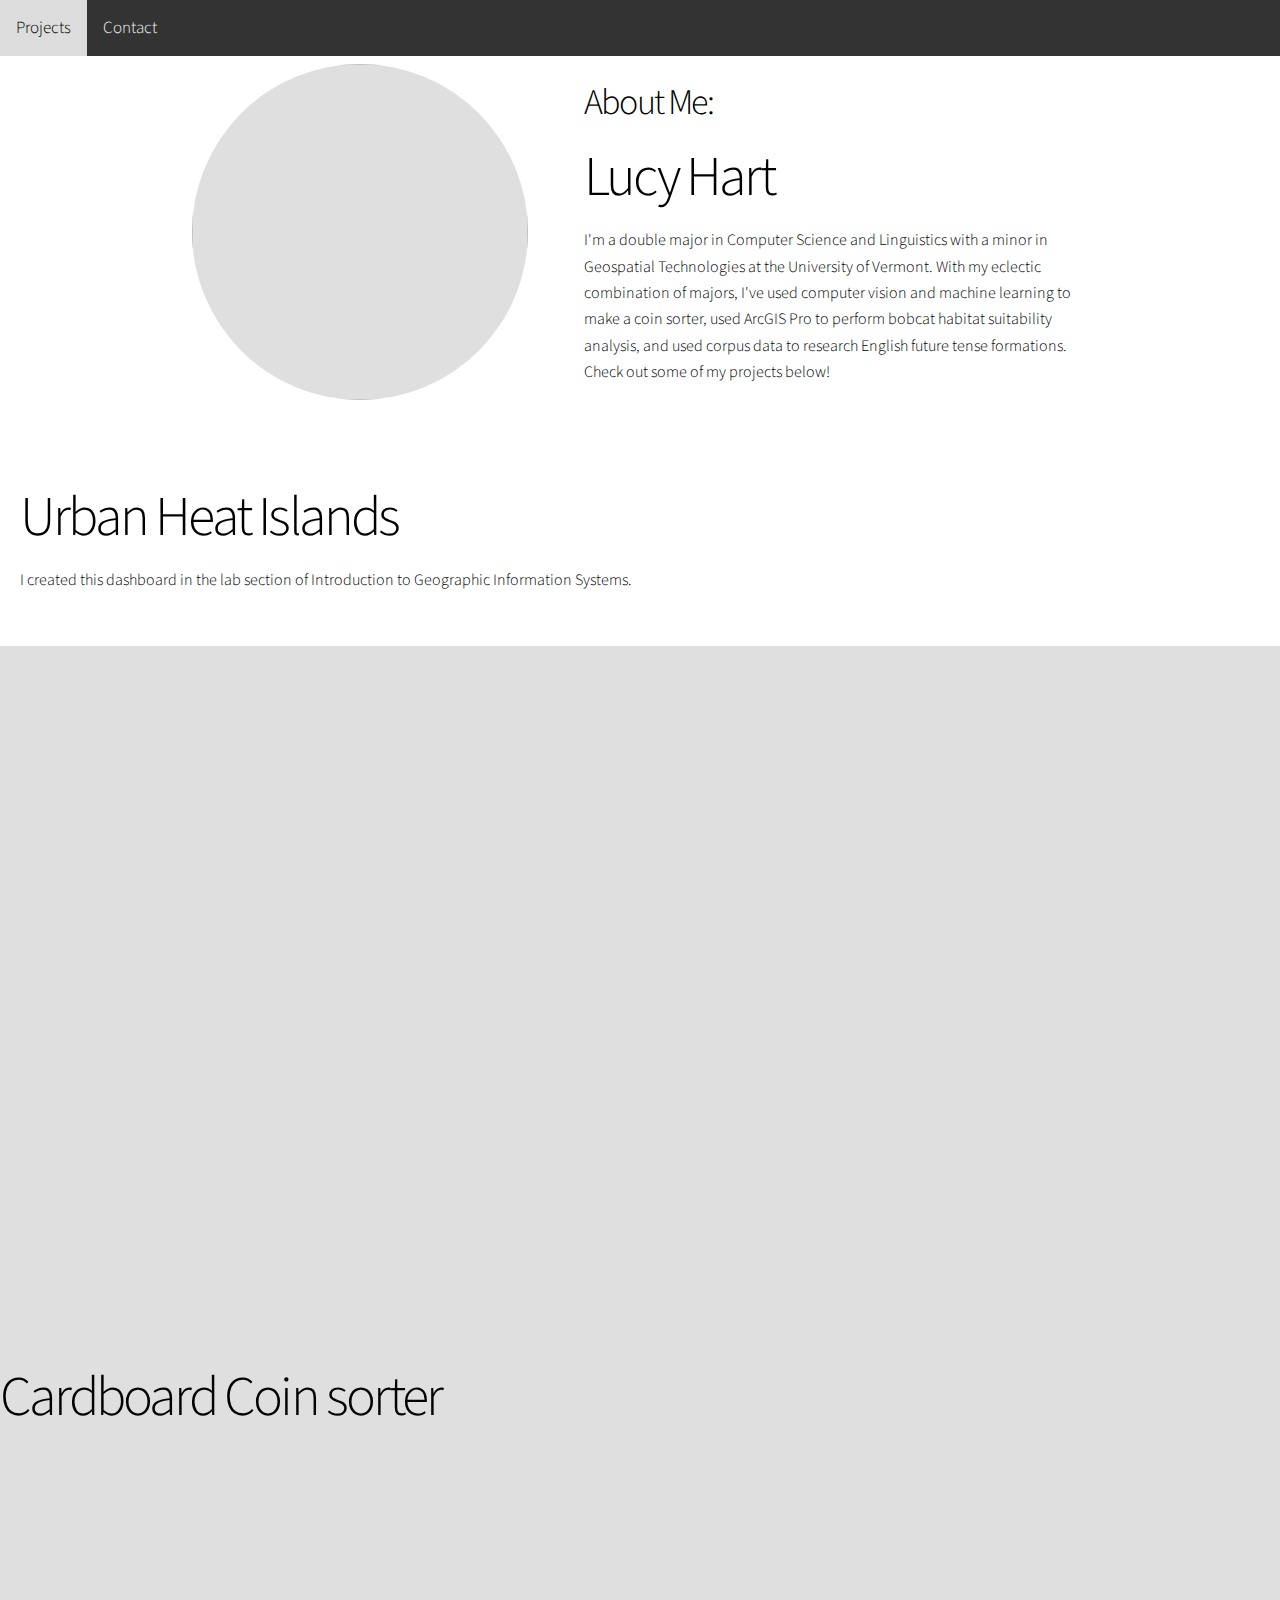
==== commit 8d361723: "end of work session 2/23 commit so I can see if the video works on the github hosted site." ====
--- a/index.html
+++ b/index.html
@@ -69,7 +69,11 @@
 <section class="banner style2 orient-left content-align-left image-position-right fullscreen onload-image-fade-in onload-content-fade-right">
 
 	<div class="image">
-		<h1> Urban Heat Islands </h1>
+		<div style = "padding:20px; background-color: white;">
+			<h1> Urban Heat Islands </h1>
+			<p>I created this dashboard in the lab section of Introduction to Geographic Information Systems.</p>
+			</div>
+
 		<iframe src="https://uvm.maps.arcgis.com/apps/dashboards/47d440c739b949ab878241afe4770e53"></iframe>
 	</div>
 </section>
@@ -79,11 +83,9 @@
 
 	<div class="image">
 		<h1> Cardboard Coin sorter</h1>
-		<video width=50% height=50% controls ="controls autoplay"> <source src="images/coinsorterdemo.mp4" type="video/mp4">your browser does not support the video tag</video>
+		<iframe width=50% height=50%
+				src="https://www.youtube.com/embed/9ebkQCkpm3s">
+		</iframe>
+
 	</div>
 </section>
-
-
-
-
-
--- a/assets/css/main.css
+++ b/assets/css/main.css
@@ -17,7 +17,7 @@
 tfoot, thead, tr, th, td, article, aside,
 canvas, details, embed, figure, figcaption,
 footer, header, hgroup, menu, nav, output, ruby,
-section, summary, time, mark, audio, video {
+section, summary, time, mark, audio {
 	margin: 0;
 	padding: 0;
 	border: 0;
